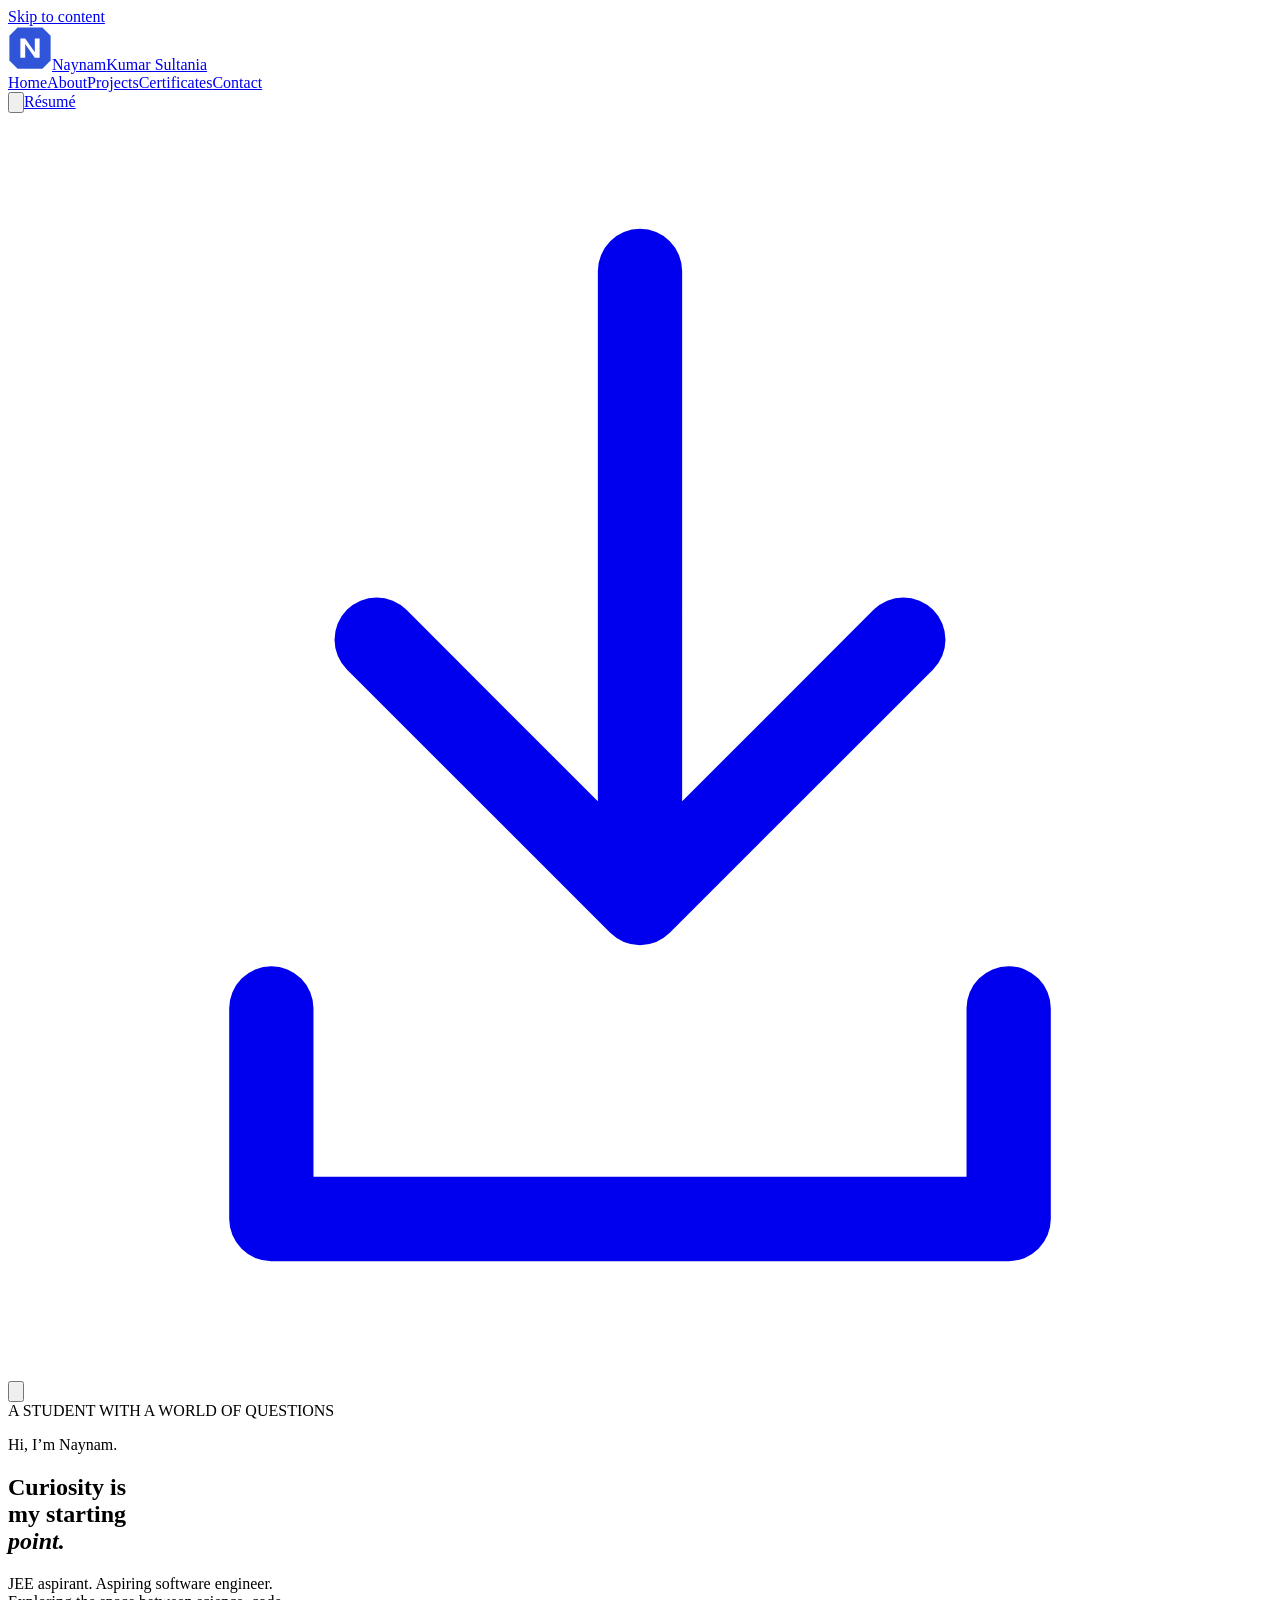
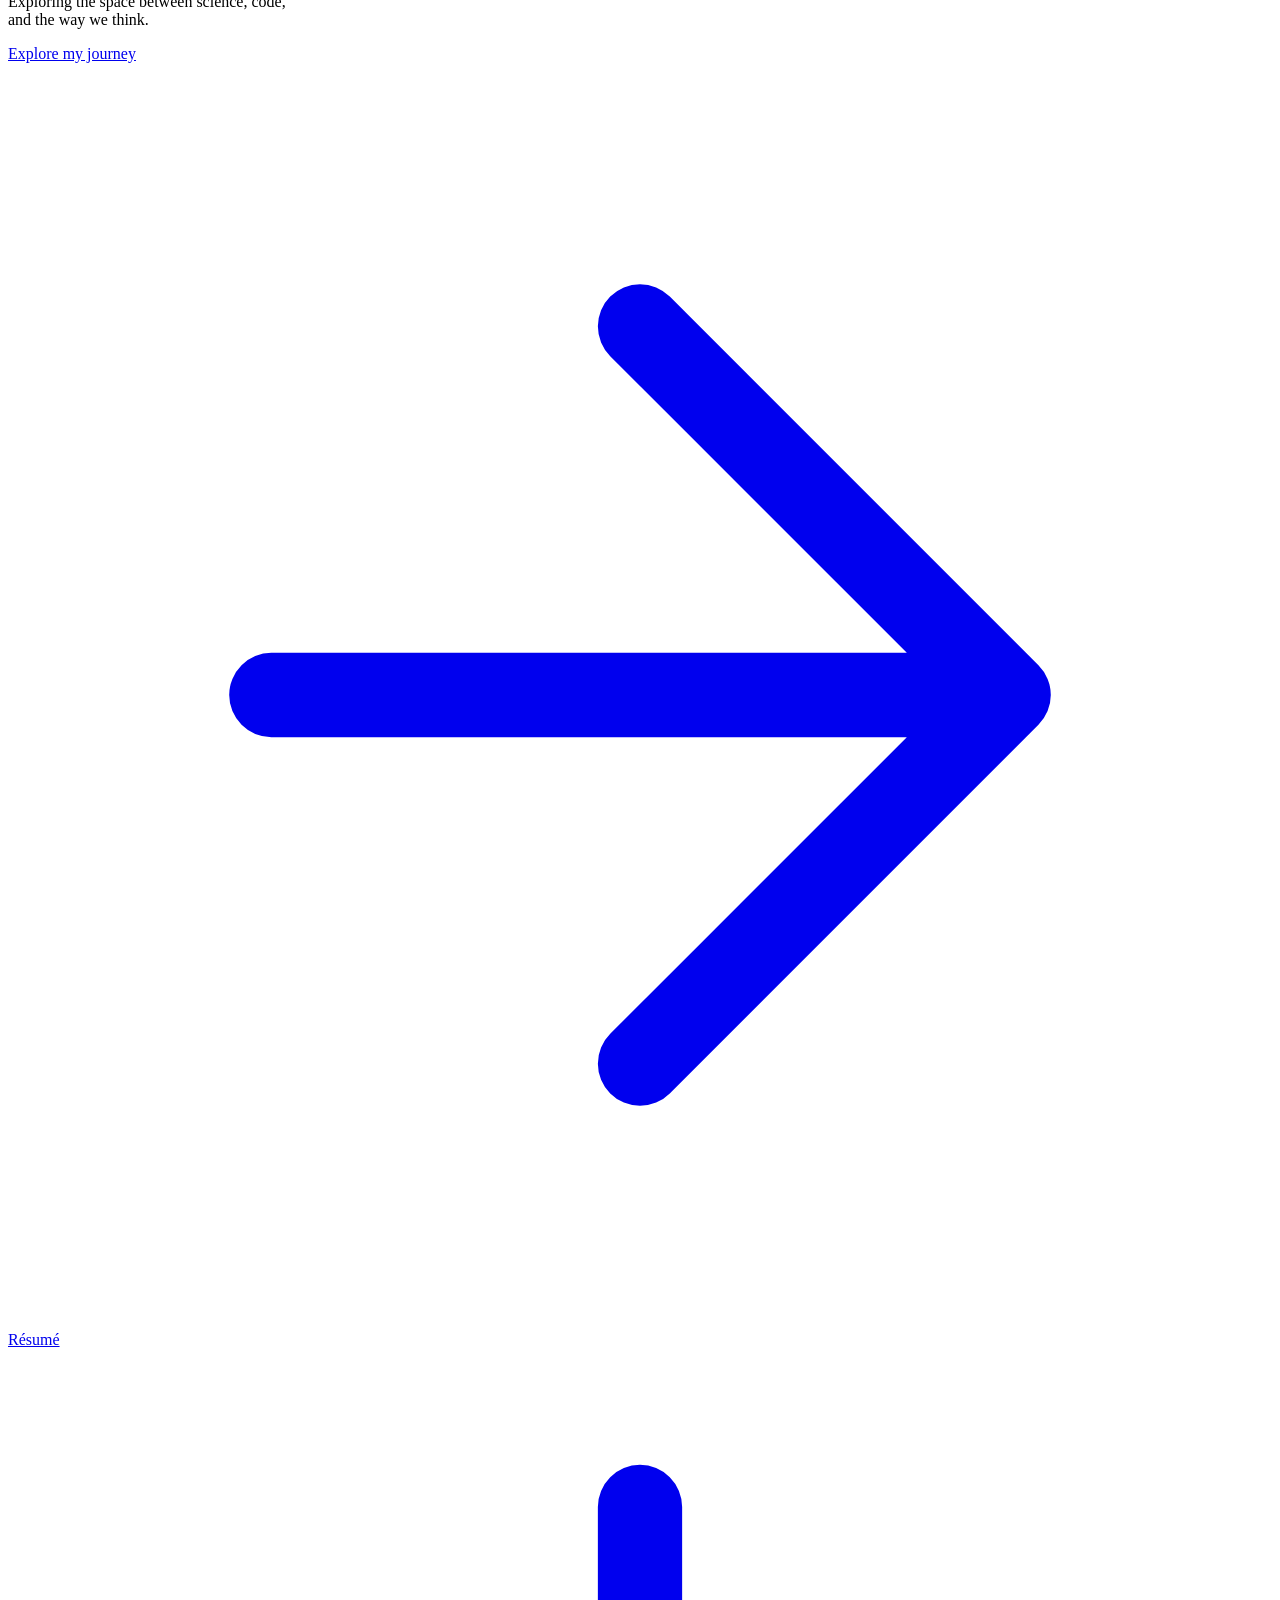
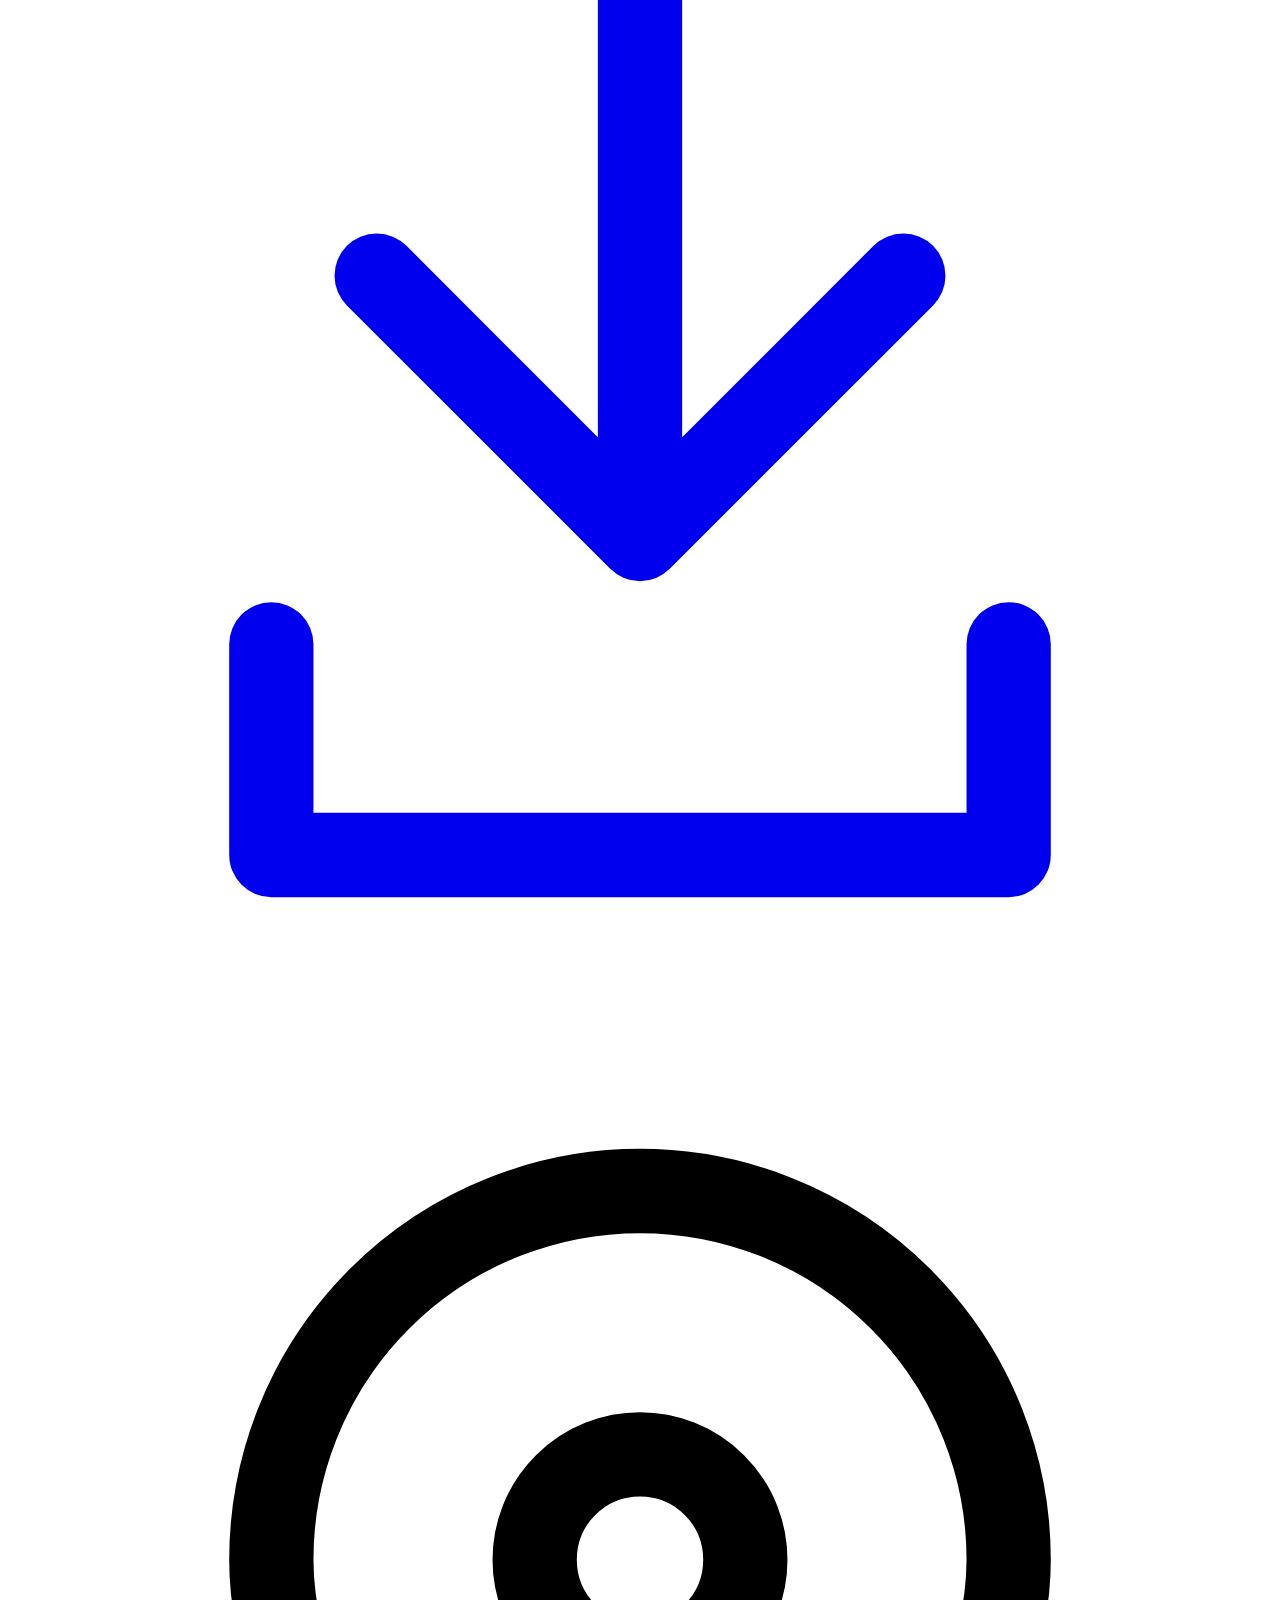
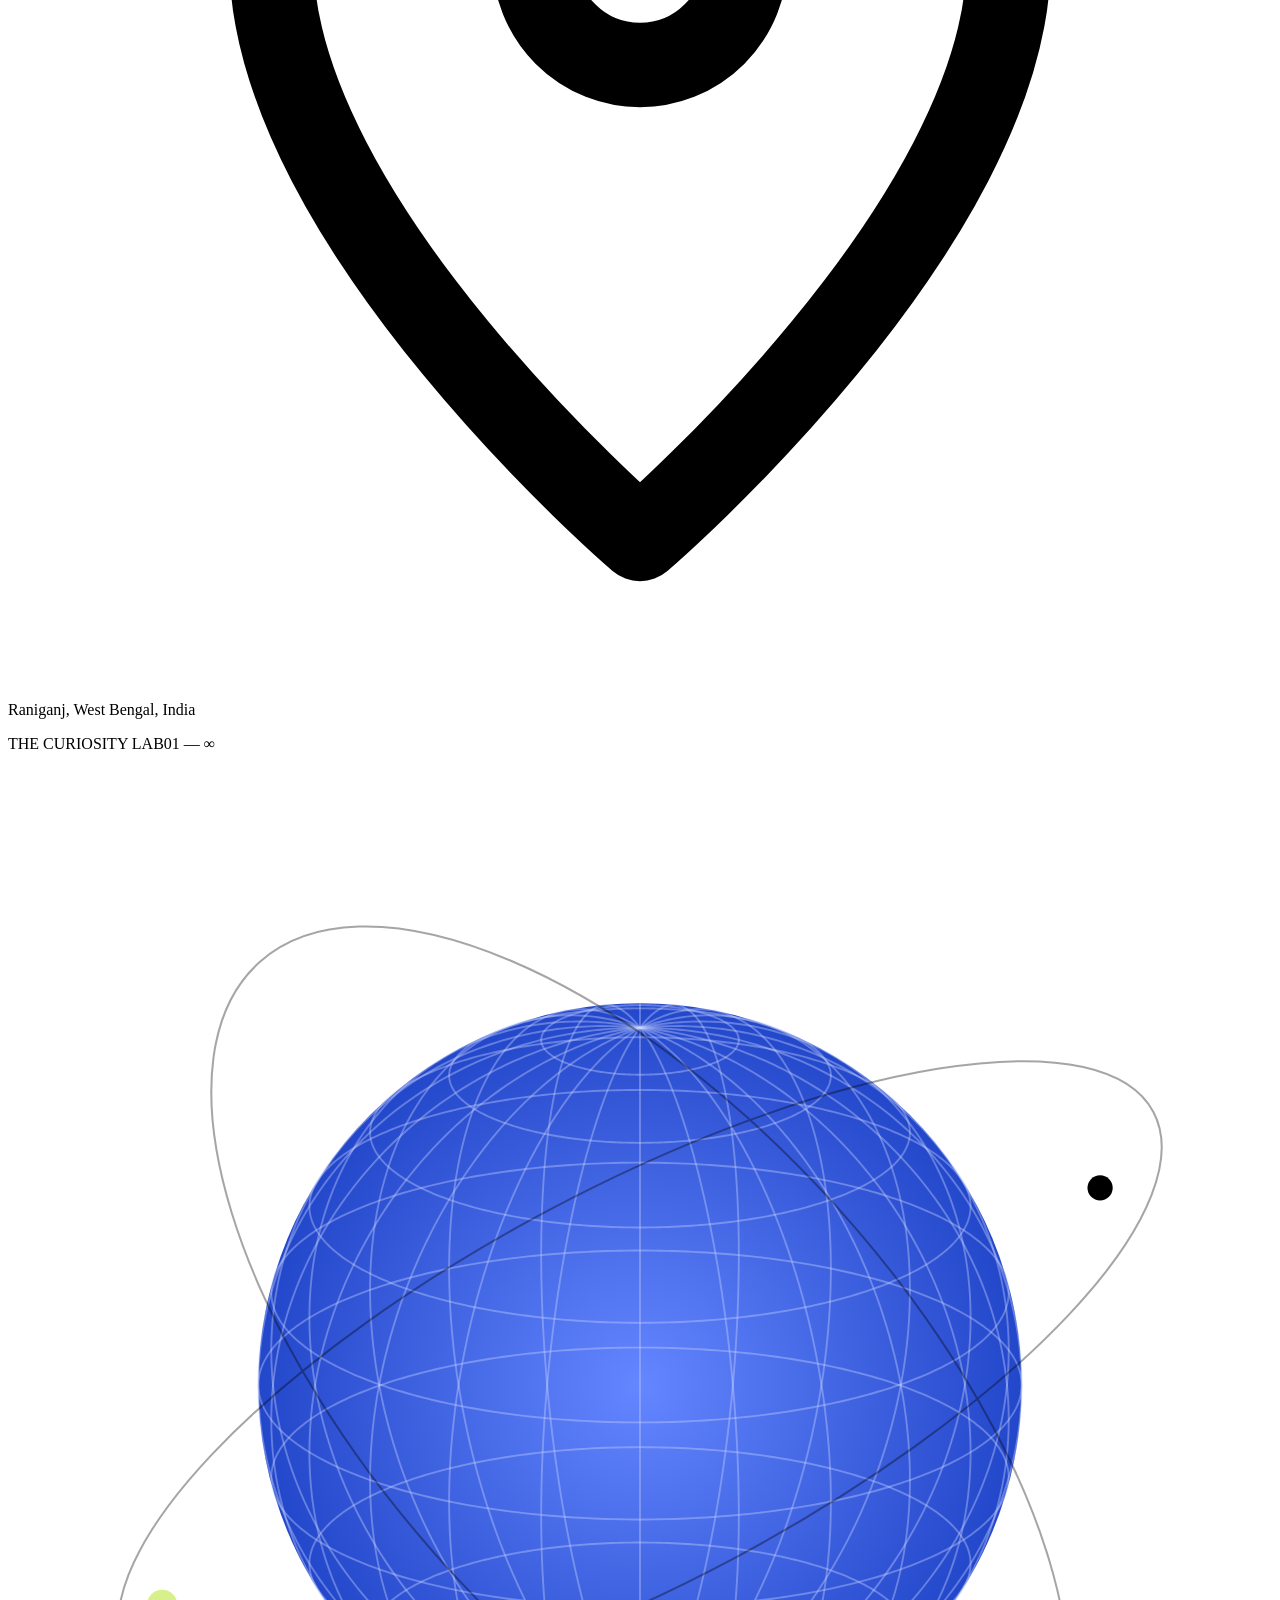
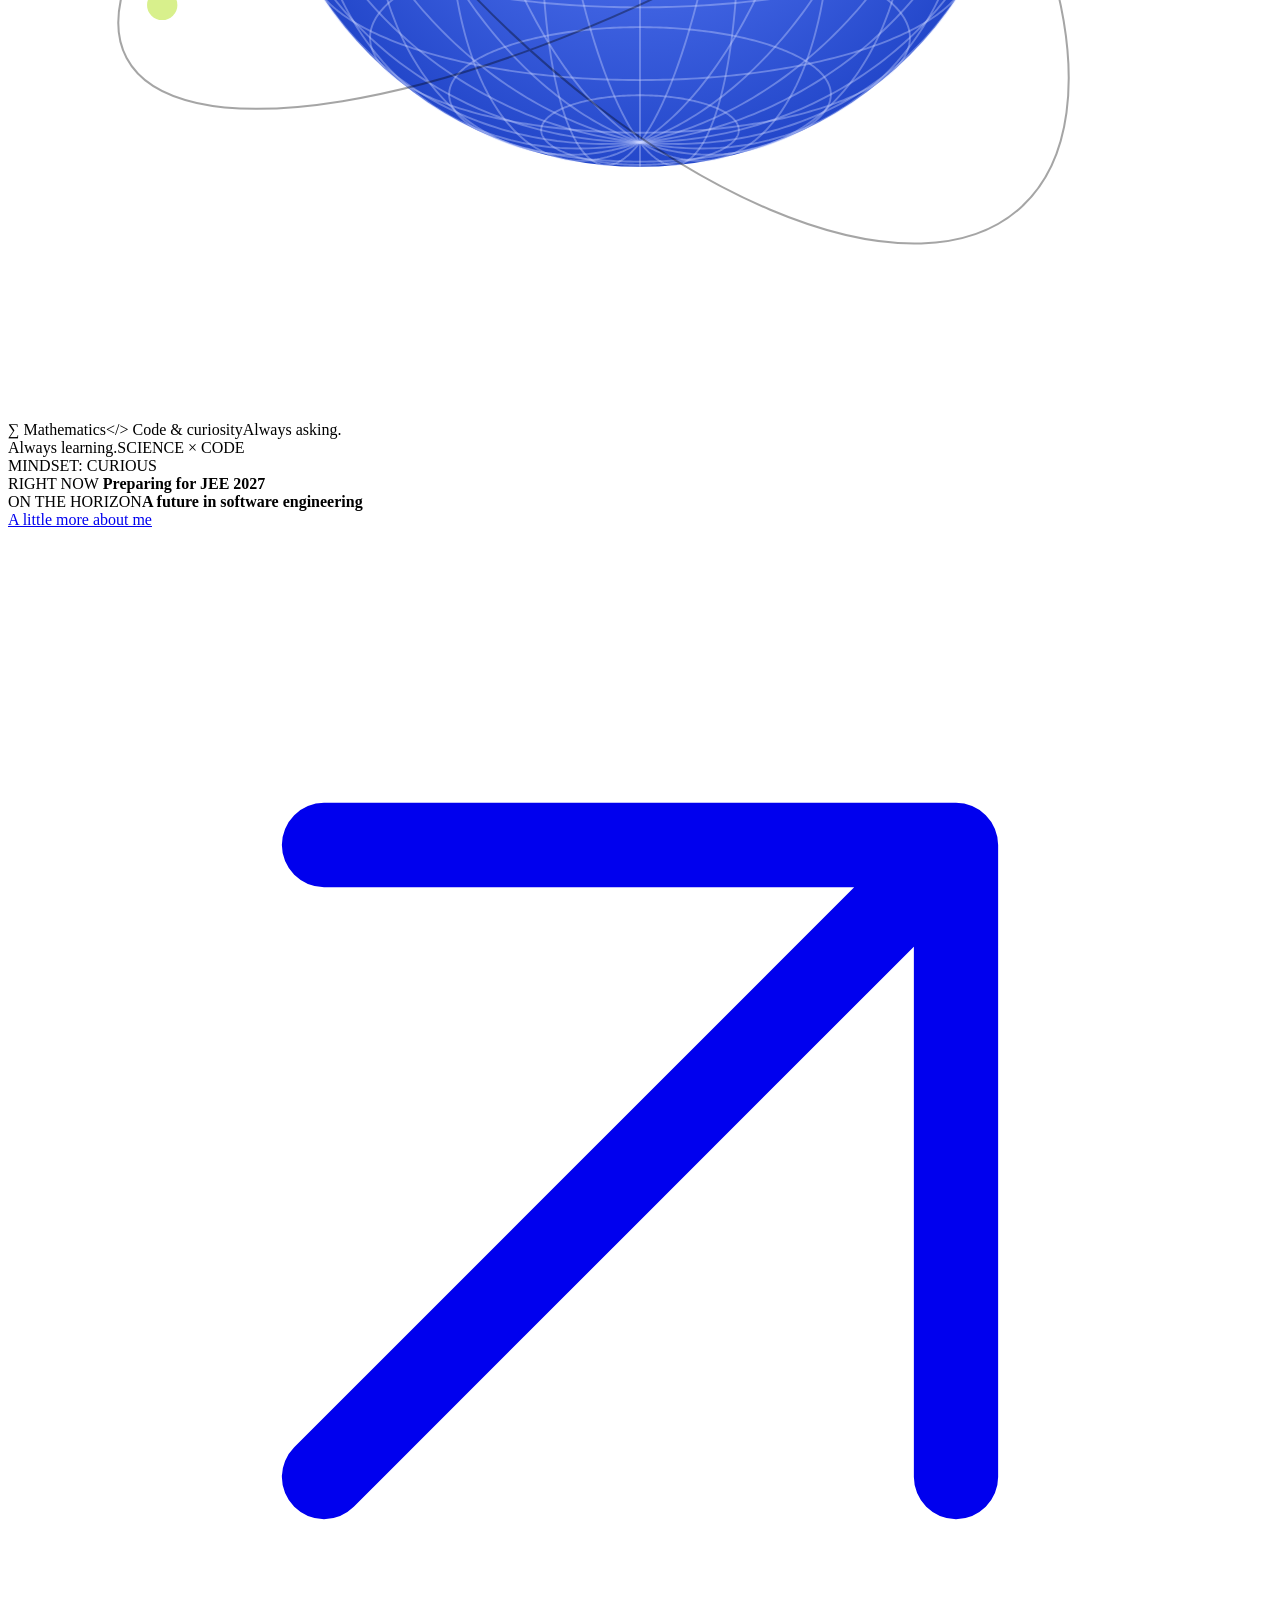
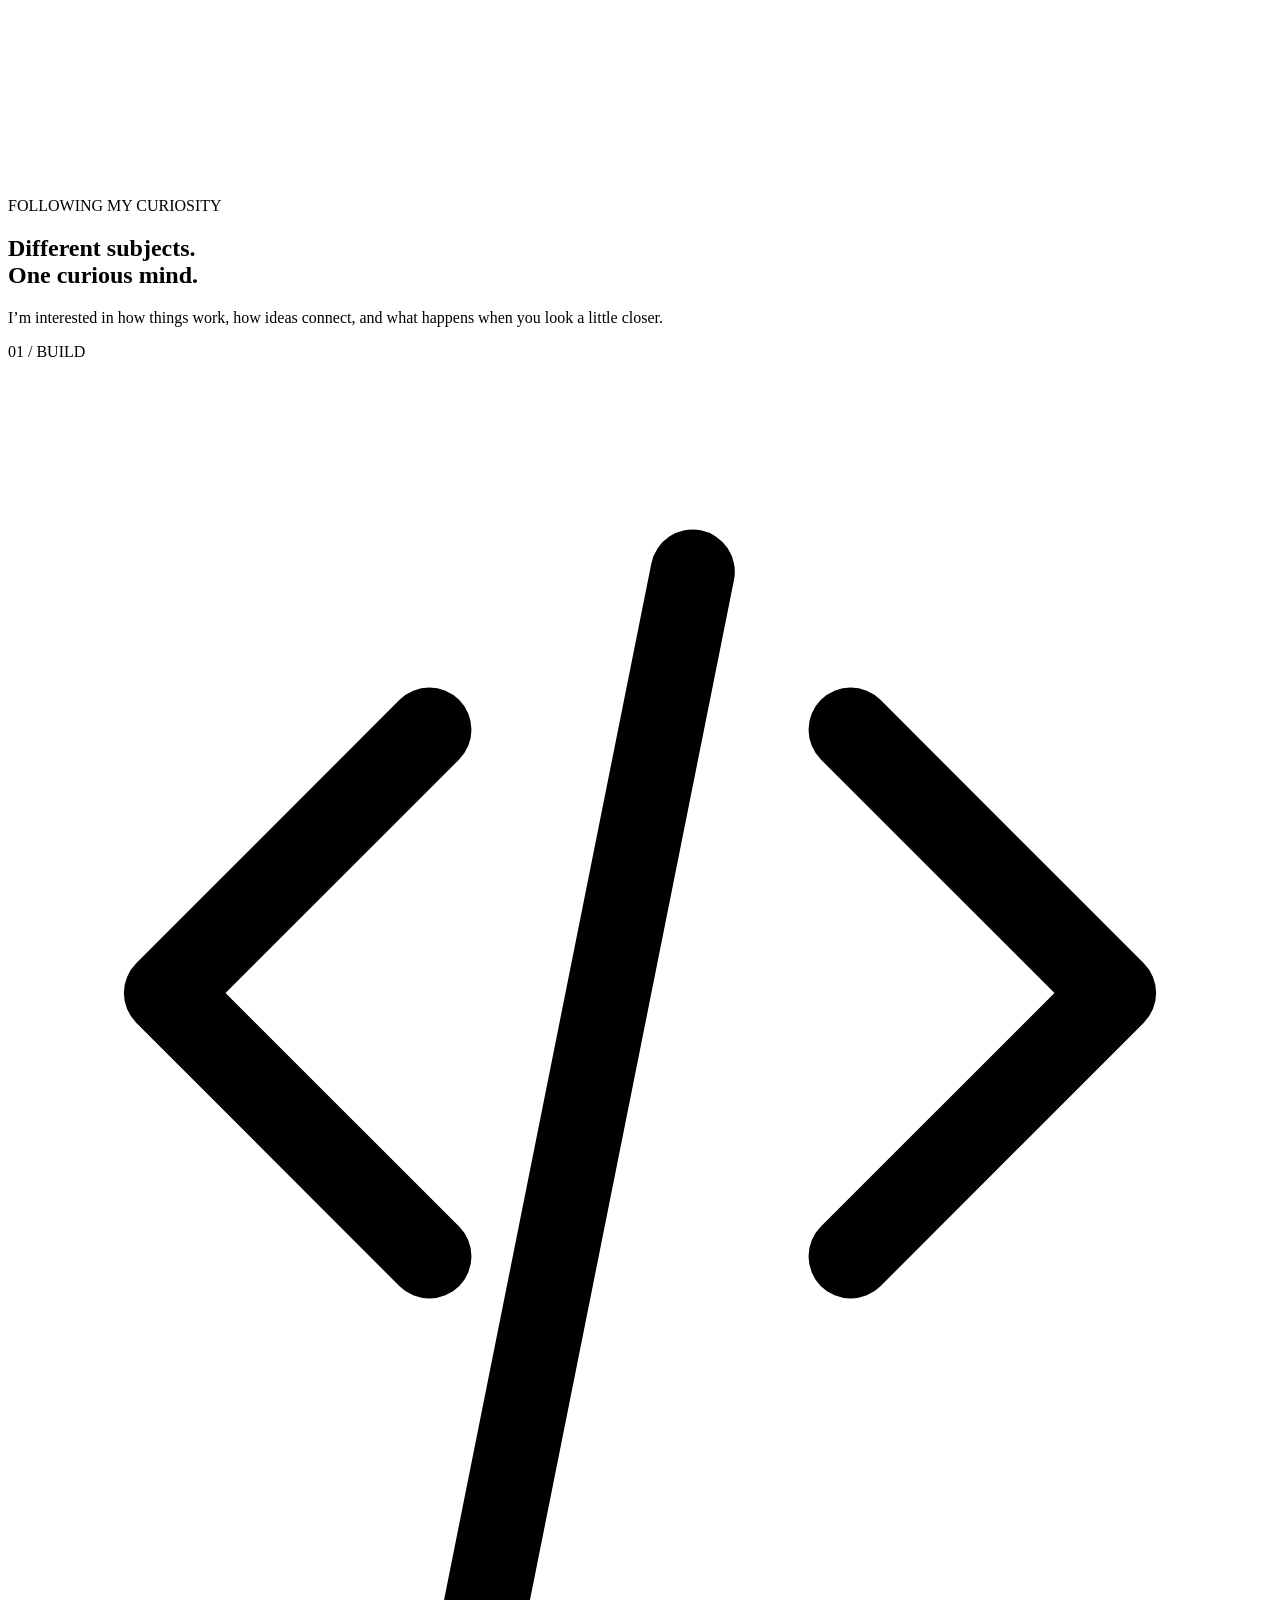
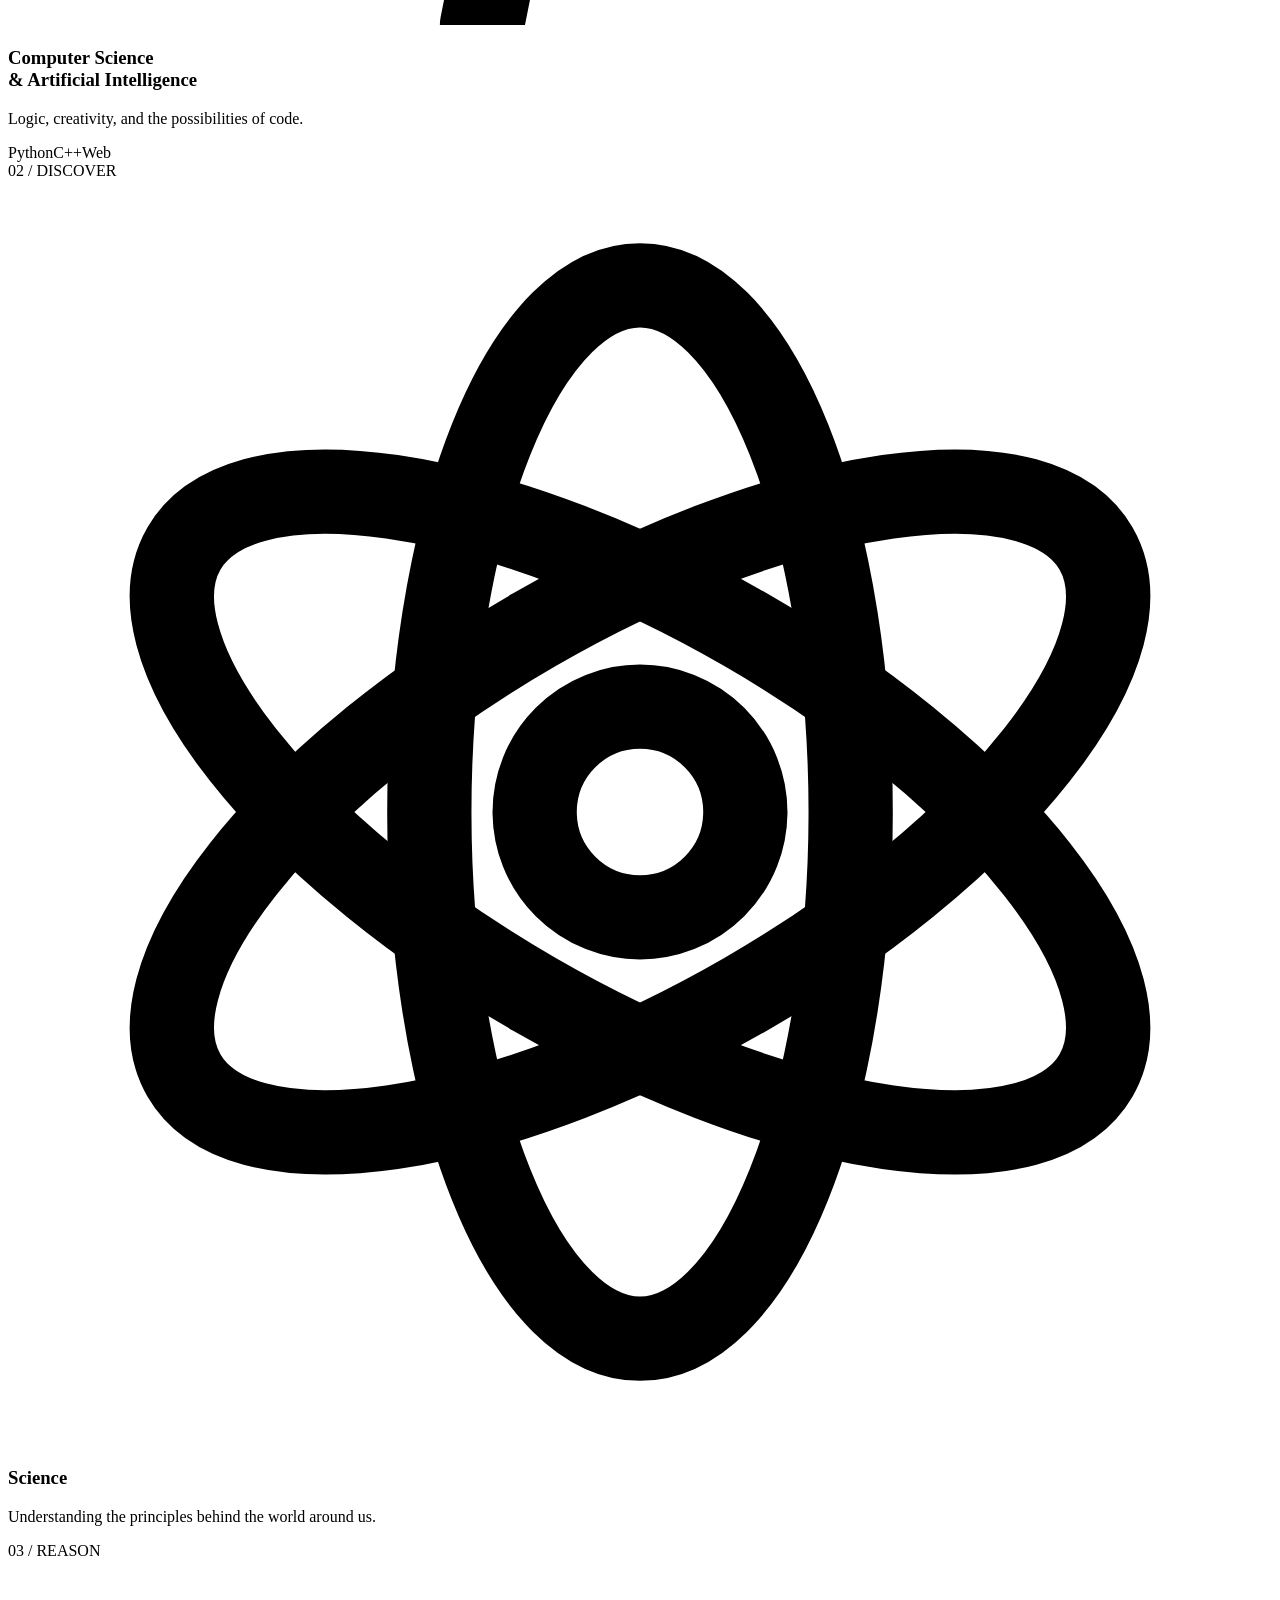
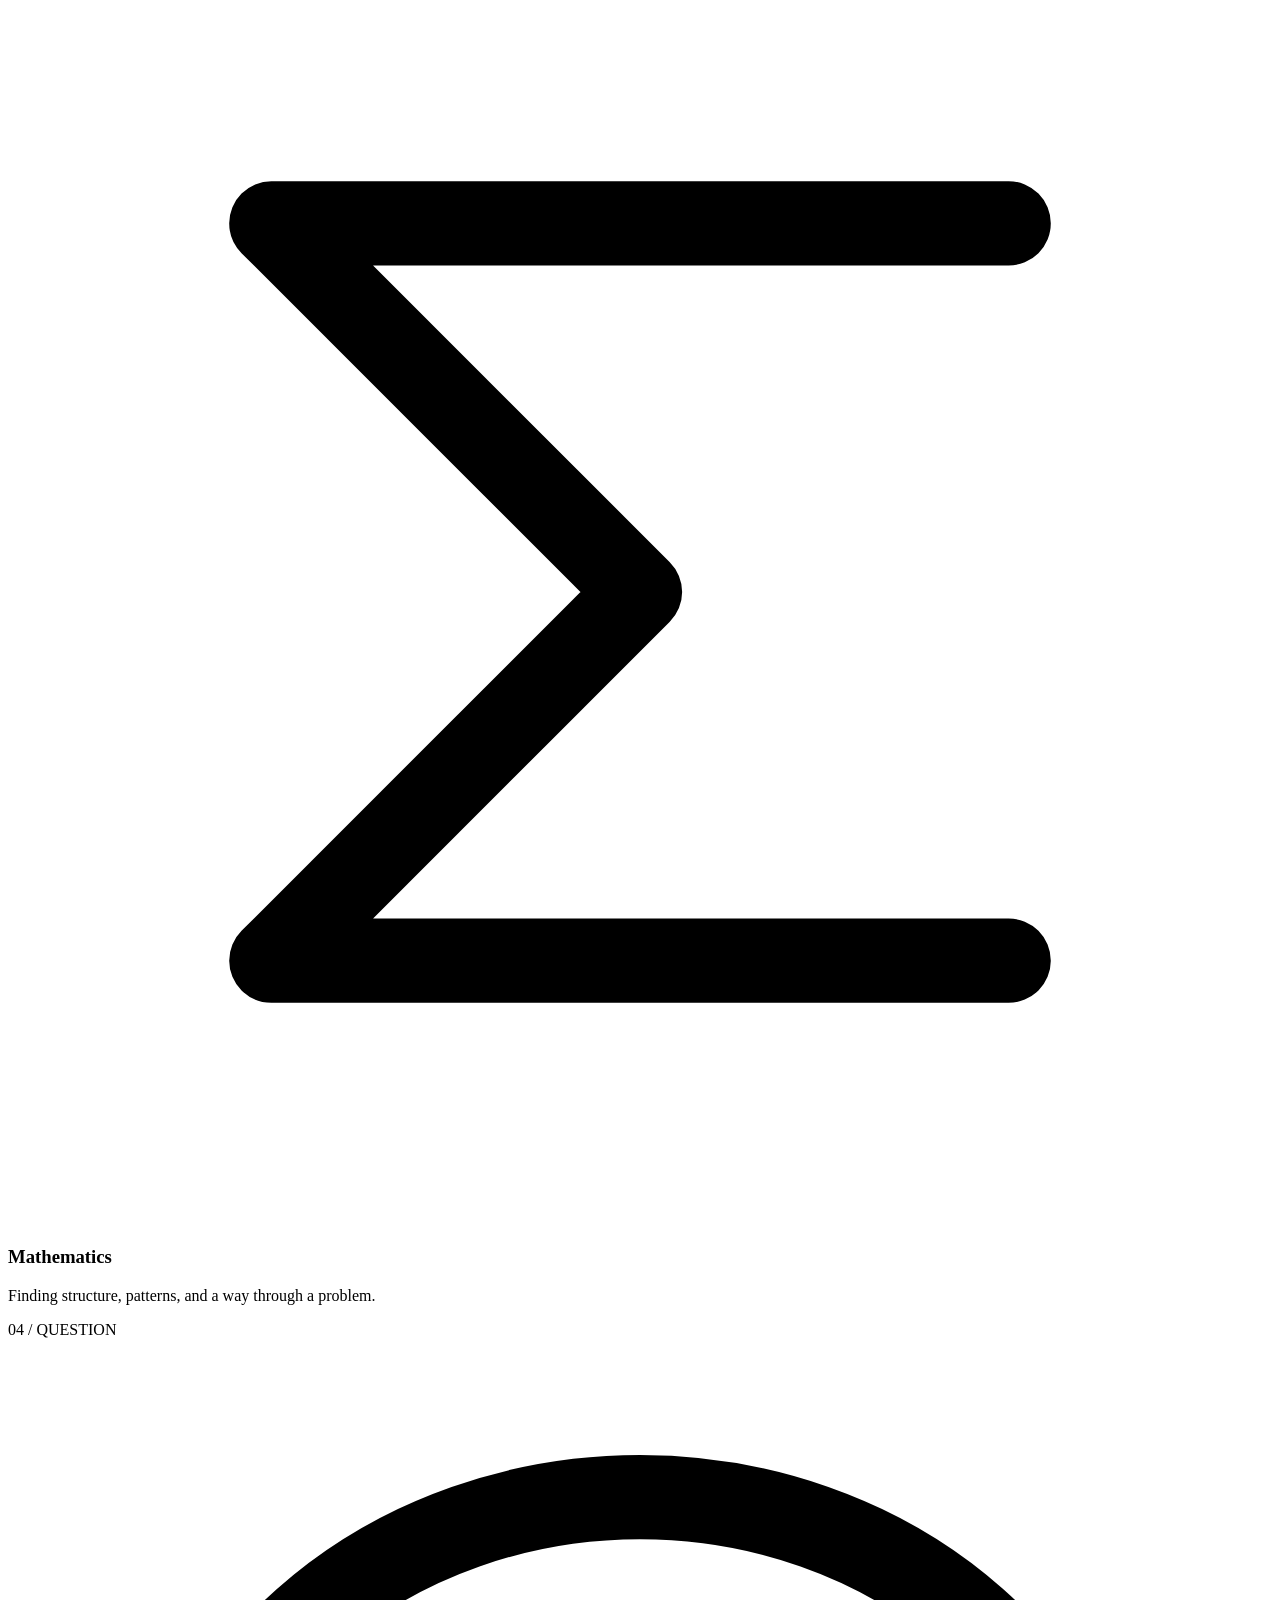
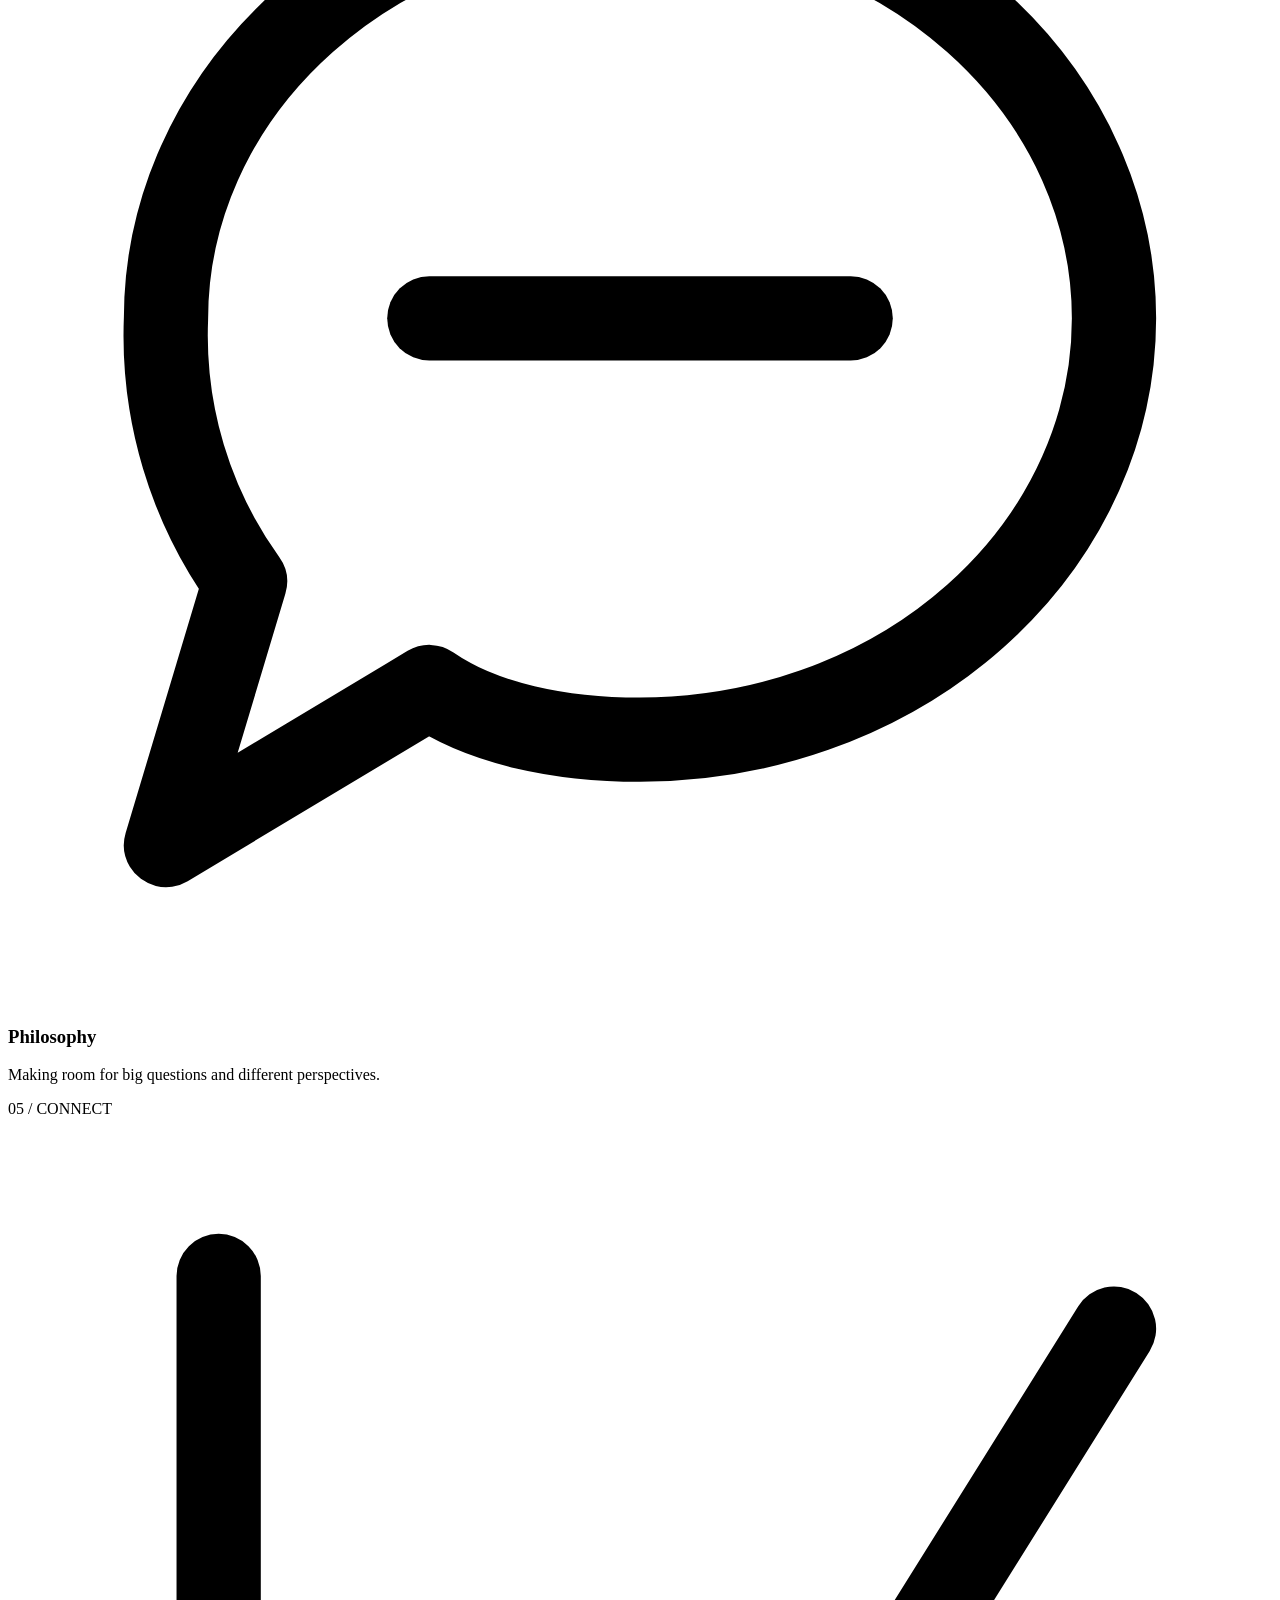
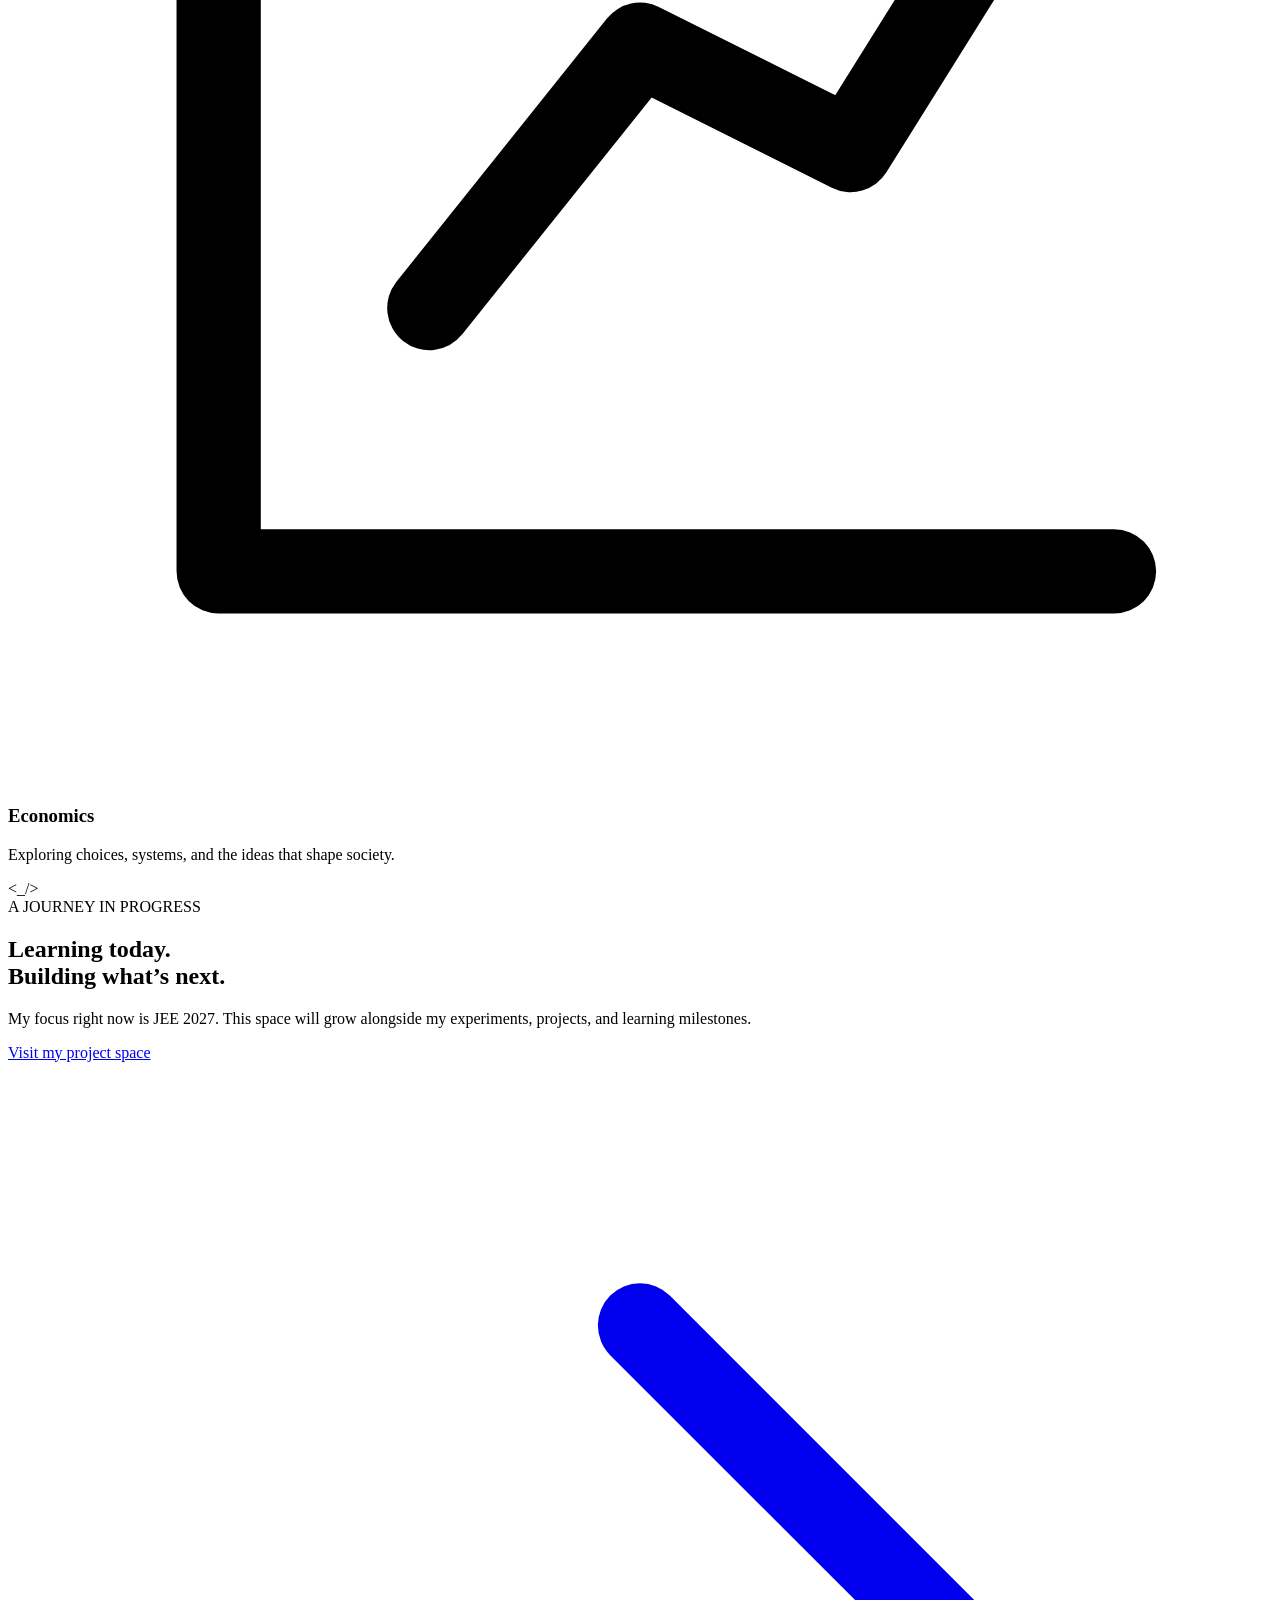
==== index.html @ 292aede2 "Publish responsive portfolio pages" ====
<!doctype html>
<html lang="en"><head><meta charset="utf-8"><meta name="viewport" content="width=device-width, initial-scale=1"><title>Home — Naynam Kumar Sultania</title><meta name="description" content="Student &amp; aspiring software engineer. Explore Naynam Kumar Sultania’s interests, education, skills, and journey toward JEE 2027."><meta name="theme-color" content="#f8f9fc"><meta name="color-scheme" content="light dark"><meta property="og:type" content="website"><meta property="og:title" content="Home — Naynam Kumar Sultania"><meta property="og:description" content="Student &amp; aspiring software engineer. Explore Naynam Kumar Sultania’s interests, education, skills, and journey toward JEE 2027."><meta name="twitter:card" content="summary"><link rel="icon" href="assets/favicon.svg?v=2" type="image/svg+xml"><script src="assets/theme.js"></script><link rel="stylesheet" href="assets/style.css?v=2"><script type="application/ld+json">{"@context": "https://schema.org", "@type": "Person", "name": "Naynam Kumar Sultania", "jobTitle": "JEE aspirant and aspiring software engineer", "email": "mailto:naynamsultania4@gmail.com", "address": {"@type": "PostalAddress", "addressLocality": "Raniganj", "addressRegion": "West Bengal", "addressCountry": "IN"}, "knowsAbout": ["Science", "Mathematics", "Computer Science", "Artificial Intelligence", "Philosophy", "Economics", "Python", "C++", "HTML", "CSS", "JavaScript", "MySQL", "PostgreSQL"], "url": "https://naynamsultania4-spec.github.io/"}</script><script defer src="assets/content.js"></script><script defer src="assets/main.js"></script><link rel="canonical" href="https://naynamsultania4-spec.github.io/"><meta property="og:url" content="https://naynamsultania4-spec.github.io/"></head>
<body data-page="index"><a class="skip-link" href="#main">Skip to content</a><header class="site-header"><div class="container header-inner"><a class="brand" href="index.html" aria-label="Naynam Kumar Sultania, home"><svg class="brand-symbol" xmlns="http://www.w3.org/2000/svg" viewBox="0 0 64 64" width="44" height="44" aria-hidden="true" focusable="false"><path class="brand-plate" d="M14 2H50L62 14V50L50 62H14L2 50V14Z" fill="#3155d9"/><path class="brand-letter" d="M18 46V18H25L39 38V18H46V46H39L25 26V46Z" fill="#ffffff"/></svg><span class="brand-wordmark" aria-hidden="true"><span class="brand-name">Naynam</span><span class="brand-surname">Kumar Sultania</span></span></a><nav id="main-nav" aria-label="Main navigation"><a href="index.html" aria-current="page">Home</a><a href="about.html" >About</a><a href="projects.html" >Projects</a><a href="certificates.html" >Certificates</a><a href="contact.html" >Contact</a></nav><div class="header-actions"><button type="button" class="icon-button theme-toggle" aria-label="Switch to dark mode"><svg class="icon" viewBox="0 0 24 24" fill="none" stroke="currentColor" stroke-width="1.6" stroke-linecap="round" stroke-linejoin="round" aria-hidden="true"><path d="M20.7 13A9 9 0 0 1 11 3.3 9 9 0 1 0 20.7 13Z"/></svg><svg class="icon" viewBox="0 0 24 24" fill="none" stroke="currentColor" stroke-width="1.6" stroke-linecap="round" stroke-linejoin="round" aria-hidden="true"><circle cx="12" cy="12" r="4"/><path d="M12 2v2m0 16v2M2 12h2m16 0h2M5 5l1.4 1.4m11.2 11.2L19 19M5 19l1.4-1.4M17.6 6.4 19 5"/></svg></button><a class="resume-link" href="assets/Naynam_Kumar_Sultania_Resume.pdf" download>Résumé <svg class="icon" viewBox="0 0 24 24" fill="none" stroke="currentColor" stroke-width="1.6" stroke-linecap="round" stroke-linejoin="round" aria-hidden="true"><path d="M12 3v12m-5-5 5 5 5-5M5 17v4h14v-4"/></svg></a><button type="button" class="icon-button menu-toggle" aria-label="Open menu" aria-controls="main-nav" aria-expanded="false"><svg class="icon" viewBox="0 0 24 24" fill="none" stroke="currentColor" stroke-width="1.6" stroke-linecap="round" stroke-linejoin="round" aria-hidden="true"><path d="M4 7h16M4 12h16M4 17h16"/></svg></button></div></div></header>
<main id="main">
<section class="hero container">
 <div class="hero-copy"><div class="availability"><span></span> A STUDENT WITH A WORLD OF QUESTIONS</div>
 <p class="hero-hello">Hi, I’m Naynam.</p><h1>Curiosity is<br>my starting<br><em>point.</em></h1>
 <p class="hero-description">JEE aspirant. Aspiring software engineer.<br>Exploring the space between science, code,<br class="desktop-break"> and the way we think.</p>
 <div class="hero-actions"><a class="button primary" href="about.html" >Explore my journey<svg class="icon" viewBox="0 0 24 24" fill="none" stroke="currentColor" stroke-width="1.6" stroke-linecap="round" stroke-linejoin="round" aria-hidden="true"><path d="M5 12h14M12 5l7 7-7 7"/></svg></a><a class="button secondary" href="assets/Naynam_Kumar_Sultania_Resume.pdf" download>Résumé<svg class="icon" viewBox="0 0 24 24" fill="none" stroke="currentColor" stroke-width="1.6" stroke-linecap="round" stroke-linejoin="round" aria-hidden="true"><path d="M12 3v12m-5-5 5 5 5-5M5 17v4h14v-4"/></svg></a></div>
 <p class="hero-location"><svg class="icon" viewBox="0 0 24 24" fill="none" stroke="currentColor" stroke-width="1.6" stroke-linecap="round" stroke-linejoin="round" aria-hidden="true"><path d="M19 10c0 5-7 11-7 11S5 15 5 10a7 7 0 0 1 14 0Z"/><circle cx="12" cy="10" r="2"/></svg> Raniganj, West Bengal, India</p></div>
 <div class="orbit-art" aria-hidden="true"><div class="art-top"><span>THE CURIOSITY LAB</span><span>01 — ∞</span></div>
    <svg class="orbital" viewBox="0 0 500 500"><defs><radialGradient id="sphere"><stop stop-color="#6486ff"/><stop offset="1" stop-color="#2347ca"/></radialGradient></defs><circle cx="250" cy="250" r="151" fill="url(#sphere)"/><g fill="none" stroke="#cad5ff" stroke-opacity=".38" stroke-width=".75"><polyline points="289.08,113.49 289.08,113.25 289.06,113.01 289.03,112.77 288.99,112.53 288.93,112.30 288.87,112.06 288.79,111.82 288.70,111.58 288.60,111.34 288.49,111.10 288.36,110.87 288.23,110.63 288.08,110.40 287.92,110.16 287.75,109.93 287.57,109.70 287.37,109.47 287.17,109.24 286.95,109.01 286.72,108.79 286.49,108.56 286.24,108.34 285.97,108.12 285.70,107.90 285.42,107.68 285.13,107.46 284.82,107.24 284.51,107.03 284.18,106.82 283.85,106.61 283.50,106.40 283.14,106.20 282.78,106.00 282.40,105.80 282.01,105.60 281.62,105.40 281.21,105.21 280.80,105.02 280.37,104.83 279.94,104.65 279.50,104.46 279.04,104.28 278.58,104.11 278.11,103.93 277.63,103.76 277.15,103.59 276.65,103.43 276.15,103.26 275.64,103.10 275.12,102.95 274.59,102.80 274.06,102.65 273.52,102.50 272.97,102.36 272.42,102.22 271.85,102.08 271.29,101.95 270.71,101.82 270.13,101.69 269.54,101.57 268.95,101.45 268.35,101.34 267.74,101.23 267.13,101.12 266.52,101.02 265.90,100.92 265.27,100.82 264.64,100.73 264.01,100.64 263.37,100.56 262.72,100.48 262.08,100.40 261.43,100.33 260.77,100.26 260.12,100.20 259.45,100.14 258.79,100.08 258.13,100.03 257.46,99.98 256.79,99.94 256.11,99.90 255.44,99.86 254.76,99.83 254.09,99.80 253.41,99.78 252.73,99.76 252.05,99.75 251.36,99.74 250.68,99.73 250.00,99.73 249.32,99.73 248.64,99.74 247.95,99.75 247.27,99.76 246.59,99.78 245.91,99.80 245.24,99.83 244.56,99.86 243.89,99.90 243.21,99.94 242.54,99.98 241.87,100.03 241.21,100.08 240.55,100.14 239.88,100.20 239.23,100.26 238.57,100.33 237.92,100.40 237.28,100.48 236.63,100.56 235.99,100.64 235.36,100.73 234.73,100.82 234.10,100.92 233.48,101.02 232.87,101.12 232.26,101.23 231.65,101.34 231.05,101.45 230.46,101.57 229.87,101.69 229.29,101.82 228.71,101.95 228.15,102.08 227.58,102.22 227.03,102.36 226.48,102.50 225.94,102.65 225.41,102.80 224.88,102.95 224.36,103.10 223.85,103.26 223.35,103.43 222.85,103.59 222.37,103.76 221.89,103.93 221.42,104.11 220.96,104.28 220.50,104.46 220.06,104.65 219.63,104.83 219.20,105.02 218.79,105.21 218.38,105.40 217.99,105.60 217.60,105.80 217.22,106.00 216.86,106.20 216.50,106.40 216.15,106.61 215.82,106.82 215.49,107.03 215.18,107.24 214.87,107.46 214.58,107.68 214.30,107.90 214.03,108.12 213.76,108.34 213.51,108.56 213.28,108.79 213.05,109.01 212.83,109.24 212.63,109.47 212.43,109.70 212.25,109.93 212.08,110.16 211.92,110.40 211.77,110.63 211.64,110.87 211.51,111.10 211.40,111.34 211.30,111.58 211.21,111.82 211.13,112.06 211.07,112.30 211.01,112.53 210.97,112.77 210.94,113.01 210.92,113.25 210.92,113.49 210.92,113.74 210.94,113.98 210.97,114.22 211.01,114.46 211.07,114.69 211.13,114.93 211.21,115.17 211.30,115.41 211.40,115.65 211.51,115.89 211.64,116.12 211.77,116.36 211.92,116.59 212.08,116.83 212.25,117.06 212.43,117.29 212.63,117.52 212.83,117.75 213.05,117.98 213.28,118.20 213.51,118.43 213.76,118.65 214.03,118.87 214.30,119.09 214.58,119.31 214.87,119.53 215.18,119.75 215.49,119.96 215.82,120.17 216.15,120.38 216.50,120.59 216.86,120.79 217.22,120.99 217.60,121.19 217.99,121.39 218.38,121.59 218.79,121.78 219.20,121.97 219.63,122.16 220.06,122.34 220.50,122.53 220.96,122.71 221.42,122.88 221.89,123.06 222.37,123.23 222.85,123.40 223.35,123.56 223.85,123.73 224.36,123.89 224.88,124.04 225.41,124.19 225.94,124.34 226.48,124.49 227.03,124.63 227.58,124.77 228.15,124.91 228.71,125.04 229.29,125.17 229.87,125.30 230.46,125.42 231.05,125.54 231.65,125.65 232.26,125.76 232.87,125.87 233.48,125.97 234.10,126.07 234.73,126.17 235.36,126.26 235.99,126.35 236.63,126.43 237.28,126.51 237.92,126.59 238.57,126.66 239.23,126.73 239.88,126.79 240.55,126.85 241.21,126.91 241.87,126.96 242.54,127.01 243.21,127.05 243.89,127.09 244.56,127.13 245.24,127.16 245.91,127.19 246.59,127.21 247.27,127.23 247.95,127.24 248.64,127.25 249.32,127.26 250.00,127.26 250.68,127.26 251.36,127.25 252.05,127.24 252.73,127.23 253.41,127.21 254.09,127.19 254.76,127.16 255.44,127.13 256.11,127.09 256.79,127.05 257.46,127.01 258.13,126.96 258.79,126.91 259.45,126.85 260.12,126.79 260.77,126.73 261.43,126.66 262.08,126.59 262.72,126.51 263.37,126.43 264.01,126.35 264.64,126.26 265.27,126.17 265.90,126.07 266.52,125.97 267.13,125.87 267.74,125.76 268.35,125.65 268.95,125.54 269.54,125.42 270.13,125.30 270.71,125.17 271.29,125.04 271.85,124.91 272.42,124.77 272.97,124.63 273.52,124.49 274.06,124.34 274.59,124.19 275.12,124.04 275.64,123.89 276.15,123.73 276.65,123.56 277.15,123.40 277.63,123.23 278.11,123.06 278.58,122.88 279.04,122.71 279.50,122.53 279.94,122.34 280.37,122.16 280.80,121.97 281.21,121.78 281.62,121.59 282.01,121.39 282.40,121.19 282.78,120.99 283.14,120.79 283.50,120.59 283.85,120.38 284.18,120.17 284.51,119.96 284.82,119.75 285.13,119.53 285.42,119.31 285.70,119.09 285.97,118.87 286.24,118.65 286.49,118.43 286.72,118.20 286.95,117.98 287.17,117.75 287.37,117.52 287.57,117.29 287.75,117.06 287.92,116.83 288.08,116.59 288.23,116.36 288.36,116.12 288.49,115.89 288.60,115.65 288.70,115.41 288.79,115.17 288.87,114.93 288.93,114.69 288.99,114.46 289.03,114.22 289.06,113.98 289.08,113.74 289.08,113.49"/><polyline points="325.50,127.61 325.49,127.15 325.45,126.68 325.40,126.22 325.32,125.76 325.21,125.29 325.09,124.83 324.94,124.37 324.77,123.91 324.57,123.45 324.35,122.99 324.11,122.54 323.85,122.08 323.56,121.63 323.26,121.18 322.93,120.73 322.58,120.28 322.20,119.84 321.80,119.39 321.39,118.95 320.95,118.52 320.49,118.08 320.00,117.65 319.50,117.22 318.97,116.80 318.43,116.37 317.86,115.95 317.27,115.54 316.66,115.13 316.03,114.72 315.38,114.31 314.72,113.91 314.03,113.52 313.32,113.13 312.59,112.74 311.85,112.36 311.08,111.98 310.30,111.61 309.49,111.24 308.67,110.88 307.84,110.52 306.98,110.16 306.11,109.82 305.22,109.47 304.31,109.14 303.39,108.81 302.45,108.48 301.49,108.16 300.52,107.85 299.53,107.54 298.53,107.24 297.51,106.94 296.48,106.65 295.44,106.37 294.38,106.10 293.31,105.83 292.22,105.56 291.12,105.31 290.01,105.06 288.89,104.82 287.75,104.58 286.60,104.35 285.45,104.13 284.28,103.92 283.10,103.71 281.91,103.51 280.71,103.32 279.50,103.13 278.28,102.95 277.06,102.78 275.82,102.62 274.58,102.47 273.33,102.32 272.07,102.18 270.81,102.05 269.54,101.92 268.27,101.81 266.98,101.70 265.70,101.60 264.41,101.50 263.11,101.42 261.81,101.34 260.51,101.28 259.20,101.21 257.89,101.16 256.58,101.12 255.27,101.08 253.95,101.05 252.63,101.03 251.32,101.02 250.00,101.02 248.68,101.02 247.37,101.03 246.05,101.05 244.73,101.08 243.42,101.12 242.11,101.16 240.80,101.21 239.49,101.28 238.19,101.34 236.89,101.42 235.59,101.50 234.30,101.60 233.02,101.70 231.73,101.81 230.46,101.92 229.19,102.05 227.93,102.18 226.67,102.32 225.42,102.47 224.18,102.62 222.94,102.78 221.72,102.95 220.50,103.13 219.29,103.32 218.09,103.51 216.90,103.71 215.72,103.92 214.55,104.13 213.40,104.35 212.25,104.58 211.11,104.82 209.99,105.06 208.88,105.31 207.78,105.56 206.69,105.83 205.62,106.10 204.56,106.37 203.52,106.65 202.49,106.94 201.47,107.24 200.47,107.54 199.48,107.85 198.51,108.16 197.55,108.48 196.61,108.81 195.69,109.14 194.78,109.47 193.89,109.82 193.02,110.16 192.16,110.52 191.33,110.88 190.51,111.24 189.70,111.61 188.92,111.98 188.15,112.36 187.41,112.74 186.68,113.13 185.97,113.52 185.28,113.91 184.62,114.31 183.97,114.72 183.34,115.13 182.73,115.54 182.14,115.95 181.57,116.37 181.03,116.80 180.50,117.22 180.00,117.65 179.51,118.08 179.05,118.52 178.61,118.95 178.20,119.39 177.80,119.84 177.42,120.28 177.07,120.73 176.74,121.18 176.44,121.63 176.15,122.08 175.89,122.54 175.65,122.99 175.43,123.45 175.23,123.91 175.06,124.37 174.91,124.83 174.79,125.29 174.68,125.76 174.60,126.22 174.55,126.68 174.51,127.15 174.50,127.61 174.51,128.08 174.55,128.54 174.60,129.00 174.68,129.47 174.79,129.93 174.91,130.39 175.06,130.85 175.23,131.31 175.43,131.77 175.65,132.23 175.89,132.69 176.15,133.14 176.44,133.60 176.74,134.05 177.07,134.50 177.42,134.94 177.80,135.39 178.20,135.83 178.61,136.27 179.05,136.71 179.51,137.14 180.00,137.58 180.50,138.01 181.03,138.43 181.57,138.85 182.14,139.27 182.73,139.69 183.34,140.10 183.97,140.51 184.62,140.91 185.28,141.31 185.97,141.71 186.68,142.10 187.41,142.49 188.15,142.87 188.92,143.25 189.70,143.62 190.51,143.99 191.33,144.35 192.16,144.71 193.02,145.06 193.89,145.41 194.78,145.75 195.69,146.09 196.61,146.42 197.55,146.74 198.51,147.06 199.48,147.38 200.47,147.69 201.47,147.99 202.49,148.28 203.52,148.57 204.56,148.85 205.62,149.13 206.69,149.40 207.78,149.66 208.88,149.92 209.99,150.17 211.11,150.41 212.25,150.65 213.40,150.87 214.55,151.10 215.72,151.31 216.90,151.52 218.09,151.72 219.29,151.91 220.50,152.10 221.72,152.27 222.94,152.44 224.18,152.61 225.42,152.76 226.67,152.91 227.93,153.05 229.19,153.18 230.46,153.30 231.73,153.42 233.02,153.53 234.30,153.63 235.59,153.72 236.89,153.81 238.19,153.88 239.49,153.95 240.80,154.01 242.11,154.06 243.42,154.11 244.73,154.14 246.05,154.17 247.37,154.19 248.68,154.21 250.00,154.21 251.32,154.21 252.63,154.19 253.95,154.17 255.27,154.14 256.58,154.11 257.89,154.06 259.20,154.01 260.51,153.95 261.81,153.88 263.11,153.81 264.41,153.72 265.70,153.63 266.98,153.53 268.27,153.42 269.54,153.30 270.81,153.18 272.07,153.05 273.33,152.91 274.58,152.76 275.82,152.61 277.06,152.44 278.28,152.27 279.50,152.10 280.71,151.91 281.91,151.72 283.10,151.52 284.28,151.31 285.45,151.10 286.60,150.87 287.75,150.65 288.89,150.41 290.01,150.17 291.12,149.92 292.22,149.66 293.31,149.40 294.38,149.13 295.44,148.85 296.48,148.57 297.51,148.28 298.53,147.99 299.53,147.69 300.52,147.38 301.49,147.06 302.45,146.74 303.39,146.42 304.31,146.09 305.22,145.75 306.11,145.41 306.98,145.06 307.84,144.71 308.67,144.35 309.49,143.99 310.30,143.62 311.08,143.25 311.85,142.87 312.59,142.49 313.32,142.10 314.03,141.71 314.72,141.31 315.38,140.91 316.03,140.51 316.66,140.10 317.27,139.69 317.86,139.27 318.43,138.85 318.97,138.43 319.50,138.01 320.00,137.58 320.49,137.14 320.95,136.71 321.39,136.27 321.80,135.83 322.20,135.39 322.58,134.94 322.93,134.50 323.26,134.05 323.56,133.60 323.85,133.14 324.11,132.69 324.35,132.23 324.57,131.77 324.77,131.31 324.94,130.85 325.09,130.39 325.21,129.93 325.32,129.47 325.40,129.00 325.45,128.54 325.49,128.08 325.50,127.61"/><polyline points="356.77,150.07 356.76,149.41 356.71,148.76 356.63,148.10 356.51,147.45 356.37,146.79 356.19,146.14 355.98,145.49 355.73,144.84 355.46,144.19 355.15,143.54 354.81,142.89 354.44,142.25 354.04,141.61 353.60,140.97 353.13,140.34 352.64,139.70 352.11,139.07 351.55,138.45 350.96,137.83 350.33,137.21 349.68,136.59 349.00,135.98 348.29,135.37 347.54,134.77 346.77,134.18 345.97,133.58 345.14,133.00 344.28,132.41 343.39,131.84 342.47,131.26 341.52,130.70 340.55,130.14 339.55,129.59 338.52,129.04 337.46,128.50 336.38,127.96 335.27,127.44 334.14,126.91 332.98,126.40 331.79,125.89 330.58,125.39 329.35,124.90 328.09,124.42 326.81,123.94 325.50,123.47 324.17,123.01 322.82,122.56 321.45,122.12 320.05,121.68 318.63,121.26 317.19,120.84 315.74,120.43 314.26,120.03 312.76,119.64 311.24,119.26 309.71,118.89 308.15,118.53 306.58,118.17 304.99,117.83 303.39,117.50 301.76,117.17 300.13,116.86 298.47,116.56 296.81,116.26 295.12,115.98 293.43,115.71 291.72,115.45 290.00,115.20 288.26,114.96 286.52,114.73 284.76,114.51 282.99,114.30 281.22,114.10 279.43,113.92 277.63,113.74 275.83,113.58 274.02,113.42 272.20,113.28 270.37,113.15 268.54,113.03 266.70,112.92 264.86,112.82 263.01,112.74 261.16,112.66 259.31,112.60 257.45,112.55 255.59,112.51 253.73,112.48 251.86,112.46 250.00,112.46 248.14,112.46 246.27,112.48 244.41,112.51 242.55,112.55 240.69,112.60 238.84,112.66 236.99,112.74 235.14,112.82 233.30,112.92 231.46,113.03 229.63,113.15 227.80,113.28 225.98,113.42 224.17,113.58 222.37,113.74 220.57,113.92 218.78,114.10 217.01,114.30 215.24,114.51 213.48,114.73 211.74,114.96 210.00,115.20 208.28,115.45 206.57,115.71 204.88,115.98 203.19,116.26 201.53,116.56 199.87,116.86 198.24,117.17 196.61,117.50 195.01,117.83 193.42,118.17 191.85,118.53 190.29,118.89 188.76,119.26 187.24,119.64 185.74,120.03 184.26,120.43 182.81,120.84 181.37,121.26 179.95,121.68 178.55,122.12 177.18,122.56 175.83,123.01 174.50,123.47 173.19,123.94 171.91,124.42 170.65,124.90 169.42,125.39 168.21,125.89 167.02,126.40 165.86,126.91 164.73,127.44 163.62,127.96 162.54,128.50 161.48,129.04 160.45,129.59 159.45,130.14 158.48,130.70 157.53,131.26 156.61,131.84 155.72,132.41 154.86,133.00 154.03,133.58 153.23,134.18 152.46,134.77 151.71,135.37 151.00,135.98 150.32,136.59 149.67,137.21 149.04,137.83 148.45,138.45 147.89,139.07 147.36,139.70 146.87,140.34 146.40,140.97 145.96,141.61 145.56,142.25 145.19,142.89 144.85,143.54 144.54,144.19 144.27,144.84 144.02,145.49 143.81,146.14 143.63,146.79 143.49,147.45 143.37,148.10 143.29,148.76 143.24,149.41 143.23,150.07 143.24,150.73 143.29,151.38 143.37,152.04 143.49,152.70 143.63,153.35 143.81,154.00 144.02,154.66 144.27,155.31 144.54,155.96 144.85,156.60 145.19,157.25 145.56,157.89 145.96,158.53 146.40,159.17 146.87,159.81 147.36,160.44 147.89,161.07 148.45,161.69 149.04,162.32 149.67,162.94 150.32,163.55 151.00,164.16 151.71,164.77 152.46,165.37 153.23,165.97 154.03,166.56 154.86,167.15 155.72,167.73 156.61,168.31 157.53,168.88 158.48,169.44 159.45,170.00 160.45,170.56 161.48,171.10 162.54,171.65 163.62,172.18 164.73,172.71 165.86,173.23 167.02,173.74 168.21,174.25 169.42,174.75 170.65,175.24 171.91,175.72 173.19,176.20 174.50,176.67 175.83,177.13 177.18,177.58 178.55,178.02 179.95,178.46 181.37,178.88 182.81,179.30 184.26,179.71 185.74,180.11 187.24,180.50 188.76,180.88 190.29,181.25 191.85,181.62 193.42,181.97 195.01,182.31 196.61,182.65 198.24,182.97 199.87,183.28 201.53,183.59 203.19,183.88 204.88,184.16 206.57,184.43 208.28,184.69 210.00,184.95 211.74,185.19 213.48,185.42 215.24,185.64 217.01,185.84 218.78,186.04 220.57,186.23 222.37,186.40 224.17,186.57 225.98,186.72 227.80,186.86 229.63,186.99 231.46,187.11 233.30,187.22 235.14,187.32 236.99,187.40 238.84,187.48 240.69,187.54 242.55,187.59 244.41,187.63 246.27,187.66 248.14,187.68 250.00,187.68 251.86,187.68 253.73,187.66 255.59,187.63 257.45,187.59 259.31,187.54 261.16,187.48 263.01,187.40 264.86,187.32 266.70,187.22 268.54,187.11 270.37,186.99 272.20,186.86 274.02,186.72 275.83,186.57 277.63,186.40 279.43,186.23 281.22,186.04 282.99,185.84 284.76,185.64 286.52,185.42 288.26,185.19 290.00,184.95 291.72,184.69 293.43,184.43 295.12,184.16 296.81,183.88 298.47,183.59 300.13,183.28 301.76,182.97 303.39,182.65 304.99,182.31 306.58,181.97 308.15,181.62 309.71,181.25 311.24,180.88 312.76,180.50 314.26,180.11 315.74,179.71 317.19,179.30 318.63,178.88 320.05,178.46 321.45,178.02 322.82,177.58 324.17,177.13 325.50,176.67 326.81,176.20 328.09,175.72 329.35,175.24 330.58,174.75 331.79,174.25 332.98,173.74 334.14,173.23 335.27,172.71 336.38,172.18 337.46,171.65 338.52,171.10 339.55,170.56 340.55,170.00 341.52,169.44 342.47,168.88 343.39,168.31 344.28,167.73 345.14,167.15 345.97,166.56 346.77,165.97 347.54,165.37 348.29,164.77 349.00,164.16 349.68,163.55 350.33,162.94 350.96,162.32 351.55,161.69 352.11,161.07 352.64,160.44 353.13,159.81 353.60,159.17 354.04,158.53 354.44,157.89 354.81,157.25 355.15,156.60 355.46,155.96 355.73,155.31 355.98,154.66 356.19,154.00 356.37,153.35 356.51,152.70 356.63,152.04 356.71,151.38 356.76,150.73 356.77,150.07"/><polyline points="380.77,179.34 380.75,178.54 380.69,177.73 380.59,176.93 380.45,176.13 380.27,175.32 380.05,174.52 379.80,173.73 379.50,172.93 379.16,172.13 378.78,171.34 378.37,170.55 377.91,169.76 377.42,168.98 376.89,168.20 376.31,167.42 375.70,166.64 375.06,165.87 374.37,165.10 373.65,164.34 372.88,163.58 372.08,162.83 371.25,162.08 370.37,161.34 369.46,160.60 368.52,159.87 367.54,159.15 366.52,158.43 365.46,157.71 364.37,157.01 363.25,156.31 362.09,155.61 360.90,154.93 359.67,154.25 358.41,153.58 357.12,152.92 355.80,152.26 354.44,151.62 353.05,150.98 351.63,150.35 350.18,149.73 348.69,149.12 347.18,148.52 345.64,147.92 344.07,147.34 342.47,146.77 340.84,146.20 339.18,145.65 337.50,145.11 335.79,144.57 334.06,144.05 332.30,143.54 330.51,143.04 328.70,142.55 326.86,142.07 325.01,141.60 323.13,141.15 321.22,140.70 319.30,140.27 317.35,139.85 315.38,139.44 313.40,139.05 311.39,138.67 309.37,138.29 307.33,137.94 305.27,137.59 303.19,137.26 301.10,136.94 298.99,136.63 296.86,136.33 294.73,136.05 292.57,135.78 290.41,135.53 288.23,135.29 286.05,135.06 283.85,134.84 281.64,134.64 279.42,134.45 277.19,134.28 274.95,134.12 272.71,133.97 270.46,133.84 268.20,133.72 265.94,133.62 263.67,133.53 261.40,133.45 259.12,133.39 256.84,133.34 254.56,133.30 252.28,133.28 250.00,133.27 247.72,133.28 245.44,133.30 243.16,133.34 240.88,133.39 238.60,133.45 236.33,133.53 234.06,133.62 231.80,133.72 229.54,133.84 227.29,133.97 225.05,134.12 222.81,134.28 220.58,134.45 218.36,134.64 216.15,134.84 213.95,135.06 211.77,135.29 209.59,135.53 207.43,135.78 205.27,136.05 203.14,136.33 201.01,136.63 198.90,136.94 196.81,137.26 194.73,137.59 192.67,137.94 190.63,138.29 188.61,138.67 186.60,139.05 184.62,139.44 182.65,139.85 180.70,140.27 178.78,140.70 176.87,141.15 174.99,141.60 173.14,142.07 171.30,142.55 169.49,143.04 167.70,143.54 165.94,144.05 164.21,144.57 162.50,145.11 160.82,145.65 159.16,146.20 157.53,146.77 155.93,147.34 154.36,147.92 152.82,148.52 151.31,149.12 149.82,149.73 148.37,150.35 146.95,150.98 145.56,151.62 144.20,152.26 142.88,152.92 141.59,153.58 140.33,154.25 139.10,154.93 137.91,155.61 136.75,156.31 135.63,157.01 134.54,157.71 133.48,158.43 132.46,159.15 131.48,159.87 130.54,160.60 129.63,161.34 128.75,162.08 127.92,162.83 127.12,163.58 126.35,164.34 125.63,165.10 124.94,165.87 124.30,166.64 123.69,167.42 123.11,168.20 122.58,168.98 122.09,169.76 121.63,170.55 121.22,171.34 120.84,172.13 120.50,172.93 120.20,173.73 119.95,174.52 119.73,175.32 119.55,176.13 119.41,176.93 119.31,177.73 119.25,178.54 119.23,179.34 119.25,180.14 119.31,180.95 119.41,181.75 119.55,182.55 119.73,183.35 119.95,184.16 120.20,184.95 120.50,185.75 120.84,186.55 121.22,187.34 121.63,188.13 122.09,188.92 122.58,189.70 123.11,190.48 123.69,191.26 124.30,192.04 124.94,192.81 125.63,193.58 126.35,194.34 127.12,195.10 127.92,195.85 128.75,196.60 129.63,197.34 130.54,198.08 131.48,198.81 132.46,199.53 133.48,200.25 134.54,200.97 135.63,201.67 136.75,202.37 137.91,203.07 139.10,203.75 140.33,204.43 141.59,205.10 142.88,205.76 144.20,206.42 145.56,207.06 146.95,207.70 148.37,208.33 149.82,208.95 151.31,209.56 152.82,210.16 154.36,210.76 155.93,211.34 157.53,211.91 159.16,212.48 160.82,213.03 162.50,213.57 164.21,214.11 165.94,214.63 167.70,215.14 169.49,215.64 171.30,216.13 173.14,216.61 174.99,217.08 176.87,217.53 178.78,217.97 180.70,218.41 182.65,218.83 184.62,219.23 186.60,219.63 188.61,220.01 190.63,220.39 192.67,220.74 194.73,221.09 196.81,221.42 198.90,221.74 201.01,222.05 203.14,222.35 205.27,222.63 207.43,222.90 209.59,223.15 211.77,223.39 213.95,223.62 216.15,223.84 218.36,224.04 220.58,224.23 222.81,224.40 225.05,224.56 227.29,224.71 229.54,224.84 231.80,224.96 234.06,225.06 236.33,225.15 238.60,225.23 240.88,225.29 243.16,225.34 245.44,225.38 247.72,225.40 250.00,225.41 252.28,225.40 254.56,225.38 256.84,225.34 259.12,225.29 261.40,225.23 263.67,225.15 265.94,225.06 268.20,224.96 270.46,224.84 272.71,224.71 274.95,224.56 277.19,224.40 279.42,224.23 281.64,224.04 283.85,223.84 286.05,223.62 288.23,223.39 290.41,223.15 292.57,222.90 294.73,222.63 296.86,222.35 298.99,222.05 301.10,221.74 303.19,221.42 305.27,221.09 307.33,220.74 309.37,220.39 311.39,220.01 313.40,219.63 315.38,219.23 317.35,218.83 319.30,218.41 321.22,217.97 323.13,217.53 325.01,217.08 326.86,216.61 328.70,216.13 330.51,215.64 332.30,215.14 334.06,214.63 335.79,214.11 337.50,213.57 339.18,213.03 340.84,212.48 342.47,211.91 344.07,211.34 345.64,210.76 347.18,210.16 348.69,209.56 350.18,208.95 351.63,208.33 353.05,207.70 354.44,207.06 355.80,206.42 357.12,205.76 358.41,205.10 359.67,204.43 360.90,203.75 362.09,203.07 363.25,202.37 364.37,201.67 365.46,200.97 366.52,200.25 367.54,199.53 368.52,198.81 369.46,198.08 370.37,197.34 371.25,196.60 372.08,195.85 372.88,195.10 373.65,194.34 374.37,193.58 375.06,192.81 375.70,192.04 376.31,191.26 376.89,190.48 377.42,189.70 377.91,188.92 378.37,188.13 378.78,187.34 379.16,186.55 379.50,185.75 379.80,184.95 380.05,184.16 380.27,183.35 380.45,182.55 380.59,181.75 380.69,180.95 380.75,180.14 380.77,179.34"/><polyline points="395.85,213.42 395.83,212.53 395.77,211.63 395.65,210.73 395.50,209.84 395.30,208.95 395.06,208.05 394.77,207.16 394.44,206.27 394.06,205.39 393.64,204.50 393.18,203.62 392.67,202.74 392.12,201.87 391.52,200.99 390.88,200.13 390.20,199.26 389.48,198.40 388.72,197.55 387.91,196.70 387.06,195.85 386.17,195.01 385.23,194.18 384.26,193.35 383.24,192.53 382.19,191.71 381.09,190.90 379.96,190.10 378.78,189.30 377.57,188.51 376.31,187.73 375.02,186.96 373.69,186.20 372.32,185.44 370.92,184.69 369.48,183.95 368.00,183.22 366.48,182.50 364.94,181.79 363.35,181.09 361.73,180.40 360.08,179.71 358.39,179.04 356.67,178.38 354.92,177.73 353.13,177.09 351.32,176.46 349.47,175.85 347.60,175.24 345.69,174.65 343.75,174.06 341.79,173.49 339.80,172.93 337.78,172.39 335.73,171.86 333.66,171.33 331.56,170.83 329.44,170.33 327.29,169.85 325.12,169.38 322.93,168.93 320.71,168.48 318.47,168.06 316.22,167.64 313.94,167.24 311.64,166.86 309.32,166.48 306.99,166.13 304.64,165.78 302.27,165.46 299.89,165.14 297.49,164.84 295.07,164.56 292.64,164.29 290.20,164.03 287.75,163.79 285.29,163.57 282.81,163.36 280.32,163.17 277.83,162.99 275.33,162.82 272.82,162.68 270.30,162.54 267.78,162.43 265.25,162.32 262.71,162.24 260.17,162.17 257.63,162.11 255.09,162.07 252.55,162.05 250.00,162.04 247.45,162.05 244.91,162.07 242.37,162.11 239.83,162.17 237.29,162.24 234.75,162.32 232.22,162.43 229.70,162.54 227.18,162.68 224.67,162.82 222.17,162.99 219.68,163.17 217.19,163.36 214.71,163.57 212.25,163.79 209.80,164.03 207.36,164.29 204.93,164.56 202.51,164.84 200.11,165.14 197.73,165.46 195.36,165.78 193.01,166.13 190.68,166.48 188.36,166.86 186.06,167.24 183.78,167.64 181.53,168.06 179.29,168.48 177.07,168.93 174.88,169.38 172.71,169.85 170.56,170.33 168.44,170.83 166.34,171.33 164.27,171.86 162.22,172.39 160.20,172.93 158.21,173.49 156.25,174.06 154.31,174.65 152.40,175.24 150.53,175.85 148.68,176.46 146.87,177.09 145.08,177.73 143.33,178.38 141.61,179.04 139.92,179.71 138.27,180.40 136.65,181.09 135.06,181.79 133.52,182.50 132.00,183.22 130.52,183.95 129.08,184.69 127.68,185.44 126.31,186.20 124.98,186.96 123.69,187.73 122.43,188.51 121.22,189.30 120.04,190.10 118.91,190.90 117.81,191.71 116.76,192.53 115.74,193.35 114.77,194.18 113.83,195.01 112.94,195.85 112.09,196.70 111.28,197.55 110.52,198.40 109.80,199.26 109.12,200.13 108.48,200.99 107.88,201.87 107.33,202.74 106.82,203.62 106.36,204.50 105.94,205.39 105.56,206.27 105.23,207.16 104.94,208.05 104.70,208.95 104.50,209.84 104.35,210.73 104.23,211.63 104.17,212.53 104.15,213.42 104.17,214.32 104.23,215.22 104.35,216.11 104.50,217.01 104.70,217.90 104.94,218.79 105.23,219.69 105.56,220.57 105.94,221.46 106.36,222.35 106.82,223.23 107.33,224.11 107.88,224.98 108.48,225.85 109.12,226.72 109.80,227.59 110.52,228.45 111.28,229.30 112.09,230.15 112.94,231.00 113.83,231.84 114.77,232.67 115.74,233.50 116.76,234.32 117.81,235.14 118.91,235.95 120.04,236.75 121.22,237.55 122.43,238.33 123.69,239.11 124.98,239.89 126.31,240.65 127.68,241.41 129.08,242.16 130.52,242.89 132.00,243.62 133.52,244.35 135.06,245.06 136.65,245.76 138.27,246.45 139.92,247.13 141.61,247.80 143.33,248.47 145.08,249.12 146.87,249.76 148.68,250.38 150.53,251.00 152.40,251.61 154.31,252.20 156.25,252.78 158.21,253.35 160.20,253.91 162.22,254.46 164.27,254.99 166.34,255.51 168.44,256.02 170.56,256.52 172.71,257.00 174.88,257.47 177.07,257.92 179.29,258.36 181.53,258.79 183.78,259.20 186.06,259.60 188.36,259.99 190.68,260.36 193.01,260.72 195.36,261.06 197.73,261.39 200.11,261.71 202.51,262.01 204.93,262.29 207.36,262.56 209.80,262.81 212.25,263.05 214.71,263.28 217.19,263.49 219.68,263.68 222.17,263.86 224.67,264.02 227.18,264.17 229.70,264.30 232.22,264.42 234.75,264.52 237.29,264.61 239.83,264.68 242.37,264.73 244.91,264.77 247.45,264.80 250.00,264.80 252.55,264.80 255.09,264.77 257.63,264.73 260.17,264.68 262.71,264.61 265.25,264.52 267.78,264.42 270.30,264.30 272.82,264.17 275.33,264.02 277.83,263.86 280.32,263.68 282.81,263.49 285.29,263.28 287.75,263.05 290.20,262.81 292.64,262.56 295.07,262.29 297.49,262.01 299.89,261.71 302.27,261.39 304.64,261.06 306.99,260.72 309.32,260.36 311.64,259.99 313.94,259.60 316.22,259.20 318.47,258.79 320.71,258.36 322.93,257.92 325.12,257.47 327.29,257.00 329.44,256.52 331.56,256.02 333.66,255.51 335.73,254.99 337.78,254.46 339.80,253.91 341.79,253.35 343.75,252.78 345.69,252.20 347.60,251.61 349.47,251.00 351.32,250.38 353.13,249.76 354.92,249.12 356.67,248.47 358.39,247.80 360.08,247.13 361.73,246.45 363.35,245.76 364.94,245.06 366.48,244.35 368.00,243.62 369.48,242.89 370.92,242.16 372.32,241.41 373.69,240.65 375.02,239.89 376.31,239.11 377.57,238.33 378.78,237.55 379.96,236.75 381.09,235.95 382.19,235.14 383.24,234.32 384.26,233.50 385.23,232.67 386.17,231.84 387.06,231.00 387.91,230.15 388.72,229.30 389.48,228.45 390.20,227.59 390.88,226.72 391.52,225.85 392.12,224.98 392.67,224.11 393.18,223.23 393.64,222.35 394.06,221.46 394.44,220.57 394.77,219.69 395.06,218.79 395.30,217.90 395.50,217.01 395.65,216.11 395.77,215.22 395.83,214.32 395.85,213.42"/><polyline points="401.00,250.00 400.98,249.07 400.91,248.14 400.79,247.22 400.63,246.29 400.43,245.36 400.17,244.44 399.87,243.52 399.53,242.60 399.14,241.68 398.71,240.76 398.23,239.85 397.70,238.94 397.13,238.03 396.51,237.13 395.85,236.23 395.15,235.34 394.40,234.45 393.61,233.56 392.77,232.68 391.89,231.81 390.97,230.94 390.00,230.07 389.00,229.22 387.95,228.36 386.85,227.52 385.72,226.68 384.54,225.85 383.33,225.03 382.07,224.21 380.77,223.40 379.43,222.60 378.06,221.81 376.64,221.03 375.18,220.25 373.69,219.49 372.16,218.73 370.59,217.99 368.99,217.25 367.35,216.52 365.67,215.81 363.96,215.10 362.21,214.41 360.43,213.72 358.62,213.05 356.77,212.39 354.89,211.74 352.98,211.10 351.04,210.47 349.06,209.85 347.06,209.25 345.03,208.66 342.96,208.08 340.87,207.52 338.76,206.97 336.61,206.43 334.44,205.90 332.24,205.39 330.02,204.89 327.77,204.40 325.50,203.93 323.21,203.48 320.89,203.03 318.55,202.60 316.19,202.19 313.82,201.79 311.42,201.41 309.00,201.04 306.57,200.68 304.11,200.34 301.65,200.01 299.16,199.70 296.66,199.41 294.15,199.13 291.62,198.87 289.08,198.62 286.53,198.39 283.97,198.17 281.39,197.97 278.81,197.78 276.22,197.61 273.62,197.46 271.02,197.32 268.40,197.20 265.78,197.10 263.16,197.01 260.53,196.94 257.90,196.88 255.27,196.84 252.64,196.81 250.00,196.81 247.36,196.81 244.73,196.84 242.10,196.88 239.47,196.94 236.84,197.01 234.22,197.10 231.60,197.20 228.98,197.32 226.38,197.46 223.78,197.61 221.19,197.78 218.61,197.97 216.03,198.17 213.47,198.39 210.92,198.62 208.38,198.87 205.85,199.13 203.34,199.41 200.84,199.70 198.35,200.01 195.89,200.34 193.43,200.68 191.00,201.04 188.58,201.41 186.18,201.79 183.81,202.19 181.45,202.60 179.11,203.03 176.79,203.48 174.50,203.93 172.23,204.40 169.98,204.89 167.76,205.39 165.56,205.90 163.39,206.43 161.24,206.97 159.13,207.52 157.04,208.08 154.97,208.66 152.94,209.25 150.94,209.85 148.96,210.47 147.02,211.10 145.11,211.74 143.23,212.39 141.38,213.05 139.57,213.72 137.79,214.41 136.04,215.10 134.33,215.81 132.65,216.52 131.01,217.25 129.41,217.99 127.84,218.73 126.31,219.49 124.82,220.25 123.36,221.03 121.94,221.81 120.57,222.60 119.23,223.40 117.93,224.21 116.67,225.03 115.46,225.85 114.28,226.68 113.15,227.52 112.05,228.36 111.00,229.22 110.00,230.07 109.03,230.94 108.11,231.81 107.23,232.68 106.39,233.56 105.60,234.45 104.85,235.34 104.15,236.23 103.49,237.13 102.87,238.03 102.30,238.94 101.77,239.85 101.29,240.76 100.86,241.68 100.47,242.60 100.13,243.52 99.83,244.44 99.57,245.36 99.37,246.29 99.21,247.22 99.09,248.14 99.02,249.07 99.00,250.00 99.02,250.93 99.09,251.86 99.21,252.78 99.37,253.71 99.57,254.64 99.83,255.56 100.13,256.48 100.47,257.40 100.86,258.32 101.29,259.24 101.77,260.15 102.30,261.06 102.87,261.97 103.49,262.87 104.15,263.77 104.85,264.66 105.60,265.55 106.39,266.44 107.23,267.32 108.11,268.19 109.03,269.06 110.00,269.93 111.00,270.78 112.05,271.64 113.15,272.48 114.28,273.32 115.46,274.15 116.67,274.97 117.93,275.79 119.23,276.60 120.57,277.40 121.94,278.19 123.36,278.97 124.82,279.75 126.31,280.51 127.84,281.27 129.41,282.01 131.01,282.75 132.65,283.48 134.33,284.19 136.04,284.90 137.79,285.59 139.57,286.28 141.38,286.95 143.23,287.61 145.11,288.26 147.02,288.90 148.96,289.53 150.94,290.15 152.94,290.75 154.97,291.34 157.04,291.92 159.13,292.48 161.24,293.03 163.39,293.57 165.56,294.10 167.76,294.61 169.98,295.11 172.23,295.60 174.50,296.07 176.79,296.52 179.11,296.97 181.45,297.40 183.81,297.81 186.18,298.21 188.58,298.59 191.00,298.96 193.43,299.32 195.89,299.66 198.35,299.99 200.84,300.30 203.34,300.59 205.85,300.87 208.38,301.13 210.92,301.38 213.47,301.61 216.03,301.83 218.61,302.03 221.19,302.22 223.78,302.39 226.38,302.54 228.98,302.68 231.60,302.80 234.22,302.90 236.84,302.99 239.47,303.06 242.10,303.12 244.73,303.16 247.36,303.19 250.00,303.19 252.64,303.19 255.27,303.16 257.90,303.12 260.53,303.06 263.16,302.99 265.78,302.90 268.40,302.80 271.02,302.68 273.62,302.54 276.22,302.39 278.81,302.22 281.39,302.03 283.97,301.83 286.53,301.61 289.08,301.38 291.62,301.13 294.15,300.87 296.66,300.59 299.16,300.30 301.65,299.99 304.11,299.66 306.57,299.32 309.00,298.96 311.42,298.59 313.82,298.21 316.19,297.81 318.55,297.40 320.89,296.97 323.21,296.52 325.50,296.07 327.77,295.60 330.02,295.11 332.24,294.61 334.44,294.10 336.61,293.57 338.76,293.03 340.87,292.48 342.96,291.92 345.03,291.34 347.06,290.75 349.06,290.15 351.04,289.53 352.98,288.90 354.89,288.26 356.77,287.61 358.62,286.95 360.43,286.28 362.21,285.59 363.96,284.90 365.67,284.19 367.35,283.48 368.99,282.75 370.59,282.01 372.16,281.27 373.69,280.51 375.18,279.75 376.64,278.97 378.06,278.19 379.43,277.40 380.77,276.60 382.07,275.79 383.33,274.97 384.54,274.15 385.72,273.32 386.85,272.48 387.95,271.64 389.00,270.78 390.00,269.93 390.97,269.06 391.89,268.19 392.77,267.32 393.61,266.44 394.40,265.55 395.15,264.66 395.85,263.77 396.51,262.87 397.13,261.97 397.70,261.06 398.23,260.15 398.71,259.24 399.14,258.32 399.53,257.40 399.87,256.48 400.17,255.56 400.43,254.64 400.63,253.71 400.79,252.78 400.91,251.86 400.98,250.93 401.00,250.00"/><polyline points="395.85,286.58 395.83,285.68 395.77,284.78 395.65,283.89 395.50,282.99 395.30,282.10 395.06,281.21 394.77,280.31 394.44,279.43 394.06,278.54 393.64,277.65 393.18,276.77 392.67,275.89 392.12,275.02 391.52,274.15 390.88,273.28 390.20,272.41 389.48,271.55 388.72,270.70 387.91,269.85 387.06,269.00 386.17,268.16 385.23,267.33 384.26,266.50 383.24,265.68 382.19,264.86 381.09,264.05 379.96,263.25 378.78,262.45 377.57,261.67 376.31,260.89 375.02,260.11 373.69,259.35 372.32,258.59 370.92,257.84 369.48,257.11 368.00,256.38 366.48,255.65 364.94,254.94 363.35,254.24 361.73,253.55 360.08,252.87 358.39,252.20 356.67,251.53 354.92,250.88 353.13,250.24 351.32,249.62 349.47,249.00 347.60,248.39 345.69,247.80 343.75,247.22 341.79,246.65 339.80,246.09 337.78,245.54 335.73,245.01 333.66,244.49 331.56,243.98 329.44,243.48 327.29,243.00 325.12,242.53 322.93,242.08 320.71,241.64 318.47,241.21 316.22,240.80 313.94,240.40 311.64,240.01 309.32,239.64 306.99,239.28 304.64,238.94 302.27,238.61 299.89,238.29 297.49,237.99 295.07,237.71 292.64,237.44 290.20,237.19 287.75,236.95 285.29,236.72 282.81,236.51 280.32,236.32 277.83,236.14 275.33,235.98 272.82,235.83 270.30,235.70 267.78,235.58 265.25,235.48 262.71,235.39 260.17,235.32 257.63,235.27 255.09,235.23 252.55,235.20 250.00,235.20 247.45,235.20 244.91,235.23 242.37,235.27 239.83,235.32 237.29,235.39 234.75,235.48 232.22,235.58 229.70,235.70 227.18,235.83 224.67,235.98 222.17,236.14 219.68,236.32 217.19,236.51 214.71,236.72 212.25,236.95 209.80,237.19 207.36,237.44 204.93,237.71 202.51,237.99 200.11,238.29 197.73,238.61 195.36,238.94 193.01,239.28 190.68,239.64 188.36,240.01 186.06,240.40 183.78,240.80 181.53,241.21 179.29,241.64 177.07,242.08 174.88,242.53 172.71,243.00 170.56,243.48 168.44,243.98 166.34,244.49 164.27,245.01 162.22,245.54 160.20,246.09 158.21,246.65 156.25,247.22 154.31,247.80 152.40,248.39 150.53,249.00 148.68,249.62 146.87,250.24 145.08,250.88 143.33,251.53 141.61,252.20 139.92,252.87 138.27,253.55 136.65,254.24 135.06,254.94 133.52,255.65 132.00,256.38 130.52,257.11 129.08,257.84 127.68,258.59 126.31,259.35 124.98,260.11 123.69,260.89 122.43,261.67 121.22,262.45 120.04,263.25 118.91,264.05 117.81,264.86 116.76,265.68 115.74,266.50 114.77,267.33 113.83,268.16 112.94,269.00 112.09,269.85 111.28,270.70 110.52,271.55 109.80,272.41 109.12,273.28 108.48,274.15 107.88,275.02 107.33,275.89 106.82,276.77 106.36,277.65 105.94,278.54 105.56,279.43 105.23,280.31 104.94,281.21 104.70,282.10 104.50,282.99 104.35,283.89 104.23,284.78 104.17,285.68 104.15,286.58 104.17,287.47 104.23,288.37 104.35,289.27 104.50,290.16 104.70,291.05 104.94,291.95 105.23,292.84 105.56,293.73 105.94,294.61 106.36,295.50 106.82,296.38 107.33,297.26 107.88,298.13 108.48,299.01 109.12,299.87 109.80,300.74 110.52,301.60 111.28,302.45 112.09,303.30 112.94,304.15 113.83,304.99 114.77,305.82 115.74,306.65 116.76,307.47 117.81,308.29 118.91,309.10 120.04,309.90 121.22,310.70 122.43,311.49 123.69,312.27 124.98,313.04 126.31,313.80 127.68,314.56 129.08,315.31 130.52,316.05 132.00,316.78 133.52,317.50 135.06,318.21 136.65,318.91 138.27,319.60 139.92,320.29 141.61,320.96 143.33,321.62 145.08,322.27 146.87,322.91 148.68,323.54 150.53,324.15 152.40,324.76 154.31,325.35 156.25,325.94 158.21,326.51 160.20,327.07 162.22,327.61 164.27,328.14 166.34,328.67 168.44,329.17 170.56,329.67 172.71,330.15 174.88,330.62 177.07,331.07 179.29,331.52 181.53,331.94 183.78,332.36 186.06,332.76 188.36,333.14 190.68,333.52 193.01,333.87 195.36,334.22 197.73,334.54 200.11,334.86 202.51,335.16 204.93,335.44 207.36,335.71 209.80,335.97 212.25,336.21 214.71,336.43 217.19,336.64 219.68,336.83 222.17,337.01 224.67,337.18 227.18,337.32 229.70,337.46 232.22,337.57 234.75,337.68 237.29,337.76 239.83,337.83 242.37,337.89 244.91,337.93 247.45,337.95 250.00,337.96 252.55,337.95 255.09,337.93 257.63,337.89 260.17,337.83 262.71,337.76 265.25,337.68 267.78,337.57 270.30,337.46 272.82,337.32 275.33,337.18 277.83,337.01 280.32,336.83 282.81,336.64 285.29,336.43 287.75,336.21 290.20,335.97 292.64,335.71 295.07,335.44 297.49,335.16 299.89,334.86 302.27,334.54 304.64,334.22 306.99,333.87 309.32,333.52 311.64,333.14 313.94,332.76 316.22,332.36 318.47,331.94 320.71,331.52 322.93,331.07 325.12,330.62 327.29,330.15 329.44,329.67 331.56,329.17 333.66,328.67 335.73,328.14 337.78,327.61 339.80,327.07 341.79,326.51 343.75,325.94 345.69,325.35 347.60,324.76 349.47,324.15 351.32,323.54 353.13,322.91 354.92,322.27 356.67,321.62 358.39,320.96 360.08,320.29 361.73,319.60 363.35,318.91 364.94,318.21 366.48,317.50 368.00,316.78 369.48,316.05 370.92,315.31 372.32,314.56 373.69,313.80 375.02,313.04 376.31,312.27 377.57,311.49 378.78,310.70 379.96,309.90 381.09,309.10 382.19,308.29 383.24,307.47 384.26,306.65 385.23,305.82 386.17,304.99 387.06,304.15 387.91,303.30 388.72,302.45 389.48,301.60 390.20,300.74 390.88,299.87 391.52,299.01 392.12,298.13 392.67,297.26 393.18,296.38 393.64,295.50 394.06,294.61 394.44,293.73 394.77,292.84 395.06,291.95 395.30,291.05 395.50,290.16 395.65,289.27 395.77,288.37 395.83,287.47 395.85,286.58"/><polyline points="380.77,320.66 380.75,319.86 380.69,319.05 380.59,318.25 380.45,317.45 380.27,316.65 380.05,315.84 379.80,315.05 379.50,314.25 379.16,313.45 378.78,312.66 378.37,311.87 377.91,311.08 377.42,310.30 376.89,309.52 376.31,308.74 375.70,307.96 375.06,307.19 374.37,306.42 373.65,305.66 372.88,304.90 372.08,304.15 371.25,303.40 370.37,302.66 369.46,301.92 368.52,301.19 367.54,300.47 366.52,299.75 365.46,299.03 364.37,298.33 363.25,297.63 362.09,296.93 360.90,296.25 359.67,295.57 358.41,294.90 357.12,294.24 355.80,293.58 354.44,292.94 353.05,292.30 351.63,291.67 350.18,291.05 348.69,290.44 347.18,289.84 345.64,289.24 344.07,288.66 342.47,288.09 340.84,287.52 339.18,286.97 337.50,286.43 335.79,285.89 334.06,285.37 332.30,284.86 330.51,284.36 328.70,283.87 326.86,283.39 325.01,282.92 323.13,282.47 321.22,282.03 319.30,281.59 317.35,281.17 315.38,280.77 313.40,280.37 311.39,279.99 309.37,279.61 307.33,279.26 305.27,278.91 303.19,278.58 301.10,278.26 298.99,277.95 296.86,277.65 294.73,277.37 292.57,277.10 290.41,276.85 288.23,276.61 286.05,276.38 283.85,276.16 281.64,275.96 279.42,275.77 277.19,275.60 274.95,275.44 272.71,275.29 270.46,275.16 268.20,275.04 265.94,274.94 263.67,274.85 261.40,274.77 259.12,274.71 256.84,274.66 254.56,274.62 252.28,274.60 250.00,274.59 247.72,274.60 245.44,274.62 243.16,274.66 240.88,274.71 238.60,274.77 236.33,274.85 234.06,274.94 231.80,275.04 229.54,275.16 227.29,275.29 225.05,275.44 222.81,275.60 220.58,275.77 218.36,275.96 216.15,276.16 213.95,276.38 211.77,276.61 209.59,276.85 207.43,277.10 205.27,277.37 203.14,277.65 201.01,277.95 198.90,278.26 196.81,278.58 194.73,278.91 192.67,279.26 190.63,279.61 188.61,279.99 186.60,280.37 184.62,280.77 182.65,281.17 180.70,281.59 178.78,282.03 176.87,282.47 174.99,282.92 173.14,283.39 171.30,283.87 169.49,284.36 167.70,284.86 165.94,285.37 164.21,285.89 162.50,286.43 160.82,286.97 159.16,287.52 157.53,288.09 155.93,288.66 154.36,289.24 152.82,289.84 151.31,290.44 149.82,291.05 148.37,291.67 146.95,292.30 145.56,292.94 144.20,293.58 142.88,294.24 141.59,294.90 140.33,295.57 139.10,296.25 137.91,296.93 136.75,297.63 135.63,298.33 134.54,299.03 133.48,299.75 132.46,300.47 131.48,301.19 130.54,301.92 129.63,302.66 128.75,303.40 127.92,304.15 127.12,304.90 126.35,305.66 125.63,306.42 124.94,307.19 124.30,307.96 123.69,308.74 123.11,309.52 122.58,310.30 122.09,311.08 121.63,311.87 121.22,312.66 120.84,313.45 120.50,314.25 120.20,315.05 119.95,315.84 119.73,316.65 119.55,317.45 119.41,318.25 119.31,319.05 119.25,319.86 119.23,320.66 119.25,321.46 119.31,322.27 119.41,323.07 119.55,323.87 119.73,324.68 119.95,325.48 120.20,326.27 120.50,327.07 120.84,327.87 121.22,328.66 121.63,329.45 122.09,330.24 122.58,331.02 123.11,331.80 123.69,332.58 124.30,333.36 124.94,334.13 125.63,334.90 126.35,335.66 127.12,336.42 127.92,337.17 128.75,337.92 129.63,338.66 130.54,339.40 131.48,340.13 132.46,340.85 133.48,341.57 134.54,342.29 135.63,342.99 136.75,343.69 137.91,344.39 139.10,345.07 140.33,345.75 141.59,346.42 142.88,347.08 144.20,347.74 145.56,348.38 146.95,349.02 148.37,349.65 149.82,350.27 151.31,350.88 152.82,351.48 154.36,352.08 155.93,352.66 157.53,353.23 159.16,353.80 160.82,354.35 162.50,354.89 164.21,355.43 165.94,355.95 167.70,356.46 169.49,356.96 171.30,357.45 173.14,357.93 174.99,358.40 176.87,358.85 178.78,359.30 180.70,359.73 182.65,360.15 184.62,360.56 186.60,360.95 188.61,361.33 190.63,361.71 192.67,362.06 194.73,362.41 196.81,362.74 198.90,363.06 201.01,363.37 203.14,363.67 205.27,363.95 207.43,364.22 209.59,364.47 211.77,364.71 213.95,364.94 216.15,365.16 218.36,365.36 220.58,365.55 222.81,365.72 225.05,365.88 227.29,366.03 229.54,366.16 231.80,366.28 234.06,366.38 236.33,366.47 238.60,366.55 240.88,366.61 243.16,366.66 245.44,366.70 247.72,366.72 250.00,366.73 252.28,366.72 254.56,366.70 256.84,366.66 259.12,366.61 261.40,366.55 263.67,366.47 265.94,366.38 268.20,366.28 270.46,366.16 272.71,366.03 274.95,365.88 277.19,365.72 279.42,365.55 281.64,365.36 283.85,365.16 286.05,364.94 288.23,364.71 290.41,364.47 292.57,364.22 294.73,363.95 296.86,363.67 298.99,363.37 301.10,363.06 303.19,362.74 305.27,362.41 307.33,362.06 309.37,361.71 311.39,361.33 313.40,360.95 315.38,360.56 317.35,360.15 319.30,359.73 321.22,359.30 323.13,358.85 325.01,358.40 326.86,357.93 328.70,357.45 330.51,356.96 332.30,356.46 334.06,355.95 335.79,355.43 337.50,354.89 339.18,354.35 340.84,353.80 342.47,353.23 344.07,352.66 345.64,352.08 347.18,351.48 348.69,350.88 350.18,350.27 351.63,349.65 353.05,349.02 354.44,348.38 355.80,347.74 357.12,347.08 358.41,346.42 359.67,345.75 360.90,345.07 362.09,344.39 363.25,343.69 364.37,342.99 365.46,342.29 366.52,341.57 367.54,340.85 368.52,340.13 369.46,339.40 370.37,338.66 371.25,337.92 372.08,337.17 372.88,336.42 373.65,335.66 374.37,334.90 375.06,334.13 375.70,333.36 376.31,332.58 376.89,331.80 377.42,331.02 377.91,330.24 378.37,329.45 378.78,328.66 379.16,327.87 379.50,327.07 379.80,326.27 380.05,325.48 380.27,324.68 380.45,323.87 380.59,323.07 380.69,322.27 380.75,321.46 380.77,320.66"/><polyline points="356.77,349.93 356.76,349.27 356.71,348.62 356.63,347.96 356.51,347.30 356.37,346.65 356.19,346.00 355.98,345.34 355.73,344.69 355.46,344.04 355.15,343.40 354.81,342.75 354.44,342.11 354.04,341.47 353.60,340.83 353.13,340.19 352.64,339.56 352.11,338.93 351.55,338.31 350.96,337.68 350.33,337.06 349.68,336.45 349.00,335.84 348.29,335.23 347.54,334.63 346.77,334.03 345.97,333.44 345.14,332.85 344.28,332.27 343.39,331.69 342.47,331.12 341.52,330.56 340.55,330.00 339.55,329.44 338.52,328.90 337.46,328.35 336.38,327.82 335.27,327.29 334.14,326.77 332.98,326.26 331.79,325.75 330.58,325.25 329.35,324.76 328.09,324.28 326.81,323.80 325.50,323.33 324.17,322.87 322.82,322.42 321.45,321.98 320.05,321.54 318.63,321.12 317.19,320.70 315.74,320.29 314.26,319.89 312.76,319.50 311.24,319.12 309.71,318.75 308.15,318.38 306.58,318.03 304.99,317.69 303.39,317.35 301.76,317.03 300.13,316.72 298.47,316.41 296.81,316.12 295.12,315.84 293.43,315.57 291.72,315.31 290.00,315.05 288.26,314.81 286.52,314.58 284.76,314.36 282.99,314.16 281.22,313.96 279.43,313.77 277.63,313.60 275.83,313.43 274.02,313.28 272.20,313.14 270.37,313.01 268.54,312.89 266.70,312.78 264.86,312.68 263.01,312.60 261.16,312.52 259.31,312.46 257.45,312.41 255.59,312.37 253.73,312.34 251.86,312.32 250.00,312.32 248.14,312.32 246.27,312.34 244.41,312.37 242.55,312.41 240.69,312.46 238.84,312.52 236.99,312.60 235.14,312.68 233.30,312.78 231.46,312.89 229.63,313.01 227.80,313.14 225.98,313.28 224.17,313.43 222.37,313.60 220.57,313.77 218.78,313.96 217.01,314.16 215.24,314.36 213.48,314.58 211.74,314.81 210.00,315.05 208.28,315.31 206.57,315.57 204.88,315.84 203.19,316.12 201.53,316.41 199.87,316.72 198.24,317.03 196.61,317.35 195.01,317.69 193.42,318.03 191.85,318.38 190.29,318.75 188.76,319.12 187.24,319.50 185.74,319.89 184.26,320.29 182.81,320.70 181.37,321.12 179.95,321.54 178.55,321.98 177.18,322.42 175.83,322.87 174.50,323.33 173.19,323.80 171.91,324.28 170.65,324.76 169.42,325.25 168.21,325.75 167.02,326.26 165.86,326.77 164.73,327.29 163.62,327.82 162.54,328.35 161.48,328.90 160.45,329.44 159.45,330.00 158.48,330.56 157.53,331.12 156.61,331.69 155.72,332.27 154.86,332.85 154.03,333.44 153.23,334.03 152.46,334.63 151.71,335.23 151.00,335.84 150.32,336.45 149.67,337.06 149.04,337.68 148.45,338.31 147.89,338.93 147.36,339.56 146.87,340.19 146.40,340.83 145.96,341.47 145.56,342.11 145.19,342.75 144.85,343.40 144.54,344.04 144.27,344.69 144.02,345.34 143.81,346.00 143.63,346.65 143.49,347.30 143.37,347.96 143.29,348.62 143.24,349.27 143.23,349.93 143.24,350.59 143.29,351.24 143.37,351.90 143.49,352.55 143.63,353.21 143.81,353.86 144.02,354.51 144.27,355.16 144.54,355.81 144.85,356.46 145.19,357.11 145.56,357.75 145.96,358.39 146.40,359.03 146.87,359.66 147.36,360.30 147.89,360.93 148.45,361.55 149.04,362.17 149.67,362.79 150.32,363.41 151.00,364.02 151.71,364.63 152.46,365.23 153.23,365.82 154.03,366.42 154.86,367.00 155.72,367.59 156.61,368.16 157.53,368.74 158.48,369.30 159.45,369.86 160.45,370.41 161.48,370.96 162.54,371.50 163.62,372.04 164.73,372.56 165.86,373.09 167.02,373.60 168.21,374.11 169.42,374.61 170.65,375.10 171.91,375.58 173.19,376.06 174.50,376.53 175.83,376.99 177.18,377.44 178.55,377.88 179.95,378.32 181.37,378.74 182.81,379.16 184.26,379.57 185.74,379.97 187.24,380.36 188.76,380.74 190.29,381.11 191.85,381.47 193.42,381.83 195.01,382.17 196.61,382.50 198.24,382.83 199.87,383.14 201.53,383.44 203.19,383.74 204.88,384.02 206.57,384.29 208.28,384.55 210.00,384.80 211.74,385.04 213.48,385.27 215.24,385.49 217.01,385.70 218.78,385.90 220.57,386.08 222.37,386.26 224.17,386.42 225.98,386.58 227.80,386.72 229.63,386.85 231.46,386.97 233.30,387.08 235.14,387.18 236.99,387.26 238.84,387.34 240.69,387.40 242.55,387.45 244.41,387.49 246.27,387.52 248.14,387.54 250.00,387.54 251.86,387.54 253.73,387.52 255.59,387.49 257.45,387.45 259.31,387.40 261.16,387.34 263.01,387.26 264.86,387.18 266.70,387.08 268.54,386.97 270.37,386.85 272.20,386.72 274.02,386.58 275.83,386.42 277.63,386.26 279.43,386.08 281.22,385.90 282.99,385.70 284.76,385.49 286.52,385.27 288.26,385.04 290.00,384.80 291.72,384.55 293.43,384.29 295.12,384.02 296.81,383.74 298.47,383.44 300.13,383.14 301.76,382.83 303.39,382.50 304.99,382.17 306.58,381.83 308.15,381.47 309.71,381.11 311.24,380.74 312.76,380.36 314.26,379.97 315.74,379.57 317.19,379.16 318.63,378.74 320.05,378.32 321.45,377.88 322.82,377.44 324.17,376.99 325.50,376.53 326.81,376.06 328.09,375.58 329.35,375.10 330.58,374.61 331.79,374.11 332.98,373.60 334.14,373.09 335.27,372.56 336.38,372.04 337.46,371.50 338.52,370.96 339.55,370.41 340.55,369.86 341.52,369.30 342.47,368.74 343.39,368.16 344.28,367.59 345.14,367.00 345.97,366.42 346.77,365.82 347.54,365.23 348.29,364.63 349.00,364.02 349.68,363.41 350.33,362.79 350.96,362.17 351.55,361.55 352.11,360.93 352.64,360.30 353.13,359.66 353.60,359.03 354.04,358.39 354.44,357.75 354.81,357.11 355.15,356.46 355.46,355.81 355.73,355.16 355.98,354.51 356.19,353.86 356.37,353.21 356.51,352.55 356.63,351.90 356.71,351.24 356.76,350.59 356.77,349.93"/><polyline points="325.50,372.39 325.49,371.92 325.45,371.46 325.40,371.00 325.32,370.53 325.21,370.07 325.09,369.61 324.94,369.15 324.77,368.69 324.57,368.23 324.35,367.77 324.11,367.31 323.85,366.86 323.56,366.40 323.26,365.95 322.93,365.50 322.58,365.06 322.20,364.61 321.80,364.17 321.39,363.73 320.95,363.29 320.49,362.86 320.00,362.42 319.50,361.99 318.97,361.57 318.43,361.15 317.86,360.73 317.27,360.31 316.66,359.90 316.03,359.49 315.38,359.09 314.72,358.69 314.03,358.29 313.32,357.90 312.59,357.51 311.85,357.13 311.08,356.75 310.30,356.38 309.49,356.01 308.67,355.65 307.84,355.29 306.98,354.94 306.11,354.59 305.22,354.25 304.31,353.91 303.39,353.58 302.45,353.26 301.49,352.94 300.52,352.62 299.53,352.31 298.53,352.01 297.51,351.72 296.48,351.43 295.44,351.15 294.38,350.87 293.31,350.60 292.22,350.34 291.12,350.08 290.01,349.83 288.89,349.59 287.75,349.35 286.60,349.13 285.45,348.90 284.28,348.69 283.10,348.48 281.91,348.28 280.71,348.09 279.50,347.90 278.28,347.73 277.06,347.56 275.82,347.39 274.58,347.24 273.33,347.09 272.07,346.95 270.81,346.82 269.54,346.70 268.27,346.58 266.98,346.47 265.70,346.37 264.41,346.28 263.11,346.19 261.81,346.12 260.51,346.05 259.20,345.99 257.89,345.94 256.58,345.89 255.27,345.86 253.95,345.83 252.63,345.81 251.32,345.79 250.00,345.79 248.68,345.79 247.37,345.81 246.05,345.83 244.73,345.86 243.42,345.89 242.11,345.94 240.80,345.99 239.49,346.05 238.19,346.12 236.89,346.19 235.59,346.28 234.30,346.37 233.02,346.47 231.73,346.58 230.46,346.70 229.19,346.82 227.93,346.95 226.67,347.09 225.42,347.24 224.18,347.39 222.94,347.56 221.72,347.73 220.50,347.90 219.29,348.09 218.09,348.28 216.90,348.48 215.72,348.69 214.55,348.90 213.40,349.13 212.25,349.35 211.11,349.59 209.99,349.83 208.88,350.08 207.78,350.34 206.69,350.60 205.62,350.87 204.56,351.15 203.52,351.43 202.49,351.72 201.47,352.01 200.47,352.31 199.48,352.62 198.51,352.94 197.55,353.26 196.61,353.58 195.69,353.91 194.78,354.25 193.89,354.59 193.02,354.94 192.16,355.29 191.33,355.65 190.51,356.01 189.70,356.38 188.92,356.75 188.15,357.13 187.41,357.51 186.68,357.90 185.97,358.29 185.28,358.69 184.62,359.09 183.97,359.49 183.34,359.90 182.73,360.31 182.14,360.73 181.57,361.15 181.03,361.57 180.50,361.99 180.00,362.42 179.51,362.86 179.05,363.29 178.61,363.73 178.20,364.17 177.80,364.61 177.42,365.06 177.07,365.50 176.74,365.95 176.44,366.40 176.15,366.86 175.89,367.31 175.65,367.77 175.43,368.23 175.23,368.69 175.06,369.15 174.91,369.61 174.79,370.07 174.68,370.53 174.60,371.00 174.55,371.46 174.51,371.92 174.50,372.39 174.51,372.85 174.55,373.32 174.60,373.78 174.68,374.24 174.79,374.71 174.91,375.17 175.06,375.63 175.23,376.09 175.43,376.55 175.65,377.01 175.89,377.46 176.15,377.92 176.44,378.37 176.74,378.82 177.07,379.27 177.42,379.72 177.80,380.16 178.20,380.61 178.61,381.05 179.05,381.48 179.51,381.92 180.00,382.35 180.50,382.78 181.03,383.20 181.57,383.63 182.14,384.05 182.73,384.46 183.34,384.87 183.97,385.28 184.62,385.69 185.28,386.09 185.97,386.48 186.68,386.87 187.41,387.26 188.15,387.64 188.92,388.02 189.70,388.39 190.51,388.76 191.33,389.12 192.16,389.48 193.02,389.84 193.89,390.18 194.78,390.53 195.69,390.86 196.61,391.19 197.55,391.52 198.51,391.84 199.48,392.15 200.47,392.46 201.47,392.76 202.49,393.06 203.52,393.35 204.56,393.63 205.62,393.90 206.69,394.17 207.78,394.44 208.88,394.69 209.99,394.94 211.11,395.18 212.25,395.42 213.40,395.65 214.55,395.87 215.72,396.08 216.90,396.29 218.09,396.49 219.29,396.68 220.50,396.87 221.72,397.05 222.94,397.22 224.18,397.38 225.42,397.53 226.67,397.68 227.93,397.82 229.19,397.95 230.46,398.08 231.73,398.19 233.02,398.30 234.30,398.40 235.59,398.50 236.89,398.58 238.19,398.66 239.49,398.72 240.80,398.79 242.11,398.84 243.42,398.88 244.73,398.92 246.05,398.95 247.37,398.97 248.68,398.98 250.00,398.98 251.32,398.98 252.63,398.97 253.95,398.95 255.27,398.92 256.58,398.88 257.89,398.84 259.20,398.79 260.51,398.72 261.81,398.66 263.11,398.58 264.41,398.50 265.70,398.40 266.98,398.30 268.27,398.19 269.54,398.08 270.81,397.95 272.07,397.82 273.33,397.68 274.58,397.53 275.82,397.38 277.06,397.22 278.28,397.05 279.50,396.87 280.71,396.68 281.91,396.49 283.10,396.29 284.28,396.08 285.45,395.87 286.60,395.65 287.75,395.42 288.89,395.18 290.01,394.94 291.12,394.69 292.22,394.44 293.31,394.17 294.38,393.90 295.44,393.63 296.48,393.35 297.51,393.06 298.53,392.76 299.53,392.46 300.52,392.15 301.49,391.84 302.45,391.52 303.39,391.19 304.31,390.86 305.22,390.53 306.11,390.18 306.98,389.84 307.84,389.48 308.67,389.12 309.49,388.76 310.30,388.39 311.08,388.02 311.85,387.64 312.59,387.26 313.32,386.87 314.03,386.48 314.72,386.09 315.38,385.69 316.03,385.28 316.66,384.87 317.27,384.46 317.86,384.05 318.43,383.63 318.97,383.20 319.50,382.78 320.00,382.35 320.49,381.92 320.95,381.48 321.39,381.05 321.80,380.61 322.20,380.16 322.58,379.72 322.93,379.27 323.26,378.82 323.56,378.37 323.85,377.92 324.11,377.46 324.35,377.01 324.57,376.55 324.77,376.09 324.94,375.63 325.09,375.17 325.21,374.71 325.32,374.24 325.40,373.78 325.45,373.32 325.49,372.85 325.50,372.39"/><polyline points="289.08,386.51 289.08,386.26 289.06,386.02 289.03,385.78 288.99,385.54 288.93,385.31 288.87,385.07 288.79,384.83 288.70,384.59 288.60,384.35 288.49,384.11 288.36,383.88 288.23,383.64 288.08,383.41 287.92,383.17 287.75,382.94 287.57,382.71 287.37,382.48 287.17,382.25 286.95,382.02 286.72,381.80 286.49,381.57 286.24,381.35 285.97,381.13 285.70,380.91 285.42,380.69 285.13,380.47 284.82,380.25 284.51,380.04 284.18,379.83 283.85,379.62 283.50,379.41 283.14,379.21 282.78,379.01 282.40,378.81 282.01,378.61 281.62,378.41 281.21,378.22 280.80,378.03 280.37,377.84 279.94,377.66 279.50,377.47 279.04,377.29 278.58,377.12 278.11,376.94 277.63,376.77 277.15,376.60 276.65,376.44 276.15,376.27 275.64,376.11 275.12,375.96 274.59,375.81 274.06,375.66 273.52,375.51 272.97,375.37 272.42,375.23 271.85,375.09 271.29,374.96 270.71,374.83 270.13,374.70 269.54,374.58 268.95,374.46 268.35,374.35 267.74,374.24 267.13,374.13 266.52,374.03 265.90,373.93 265.27,373.83 264.64,373.74 264.01,373.65 263.37,373.57 262.72,373.49 262.08,373.41 261.43,373.34 260.77,373.27 260.12,373.21 259.45,373.15 258.79,373.09 258.13,373.04 257.46,372.99 256.79,372.95 256.11,372.91 255.44,372.87 254.76,372.84 254.09,372.81 253.41,372.79 252.73,372.77 252.05,372.76 251.36,372.75 250.68,372.74 250.00,372.74 249.32,372.74 248.64,372.75 247.95,372.76 247.27,372.77 246.59,372.79 245.91,372.81 245.24,372.84 244.56,372.87 243.89,372.91 243.21,372.95 242.54,372.99 241.87,373.04 241.21,373.09 240.55,373.15 239.88,373.21 239.23,373.27 238.57,373.34 237.92,373.41 237.28,373.49 236.63,373.57 235.99,373.65 235.36,373.74 234.73,373.83 234.10,373.93 233.48,374.03 232.87,374.13 232.26,374.24 231.65,374.35 231.05,374.46 230.46,374.58 229.87,374.70 229.29,374.83 228.71,374.96 228.15,375.09 227.58,375.23 227.03,375.37 226.48,375.51 225.94,375.66 225.41,375.81 224.88,375.96 224.36,376.11 223.85,376.27 223.35,376.44 222.85,376.60 222.37,376.77 221.89,376.94 221.42,377.12 220.96,377.29 220.50,377.47 220.06,377.66 219.63,377.84 219.20,378.03 218.79,378.22 218.38,378.41 217.99,378.61 217.60,378.81 217.22,379.01 216.86,379.21 216.50,379.41 216.15,379.62 215.82,379.83 215.49,380.04 215.18,380.25 214.87,380.47 214.58,380.69 214.30,380.91 214.03,381.13 213.76,381.35 213.51,381.57 213.28,381.80 213.05,382.02 212.83,382.25 212.63,382.48 212.43,382.71 212.25,382.94 212.08,383.17 211.92,383.41 211.77,383.64 211.64,383.88 211.51,384.11 211.40,384.35 211.30,384.59 211.21,384.83 211.13,385.07 211.07,385.31 211.01,385.54 210.97,385.78 210.94,386.02 210.92,386.26 210.92,386.51 210.92,386.75 210.94,386.99 210.97,387.23 211.01,387.47 211.07,387.70 211.13,387.94 211.21,388.18 211.30,388.42 211.40,388.66 211.51,388.90 211.64,389.13 211.77,389.37 211.92,389.60 212.08,389.84 212.25,390.07 212.43,390.30 212.63,390.53 212.83,390.76 213.05,390.99 213.28,391.21 213.51,391.44 213.76,391.66 214.03,391.88 214.30,392.10 214.58,392.32 214.87,392.54 215.18,392.76 215.49,392.97 215.82,393.18 216.15,393.39 216.50,393.60 216.86,393.80 217.22,394.00 217.60,394.20 217.99,394.40 218.38,394.60 218.79,394.79 219.20,394.98 219.63,395.17 220.06,395.35 220.50,395.54 220.96,395.72 221.42,395.89 221.89,396.07 222.37,396.24 222.85,396.41 223.35,396.57 223.85,396.74 224.36,396.90 224.88,397.05 225.41,397.20 225.94,397.35 226.48,397.50 227.03,397.64 227.58,397.78 228.15,397.92 228.71,398.05 229.29,398.18 229.87,398.31 230.46,398.43 231.05,398.55 231.65,398.66 232.26,398.77 232.87,398.88 233.48,398.98 234.10,399.08 234.73,399.18 235.36,399.27 235.99,399.36 236.63,399.44 237.28,399.52 237.92,399.60 238.57,399.67 239.23,399.74 239.88,399.80 240.55,399.86 241.21,399.92 241.87,399.97 242.54,400.02 243.21,400.06 243.89,400.10 244.56,400.14 245.24,400.17 245.91,400.20 246.59,400.22 247.27,400.24 247.95,400.25 248.64,400.26 249.32,400.27 250.00,400.27 250.68,400.27 251.36,400.26 252.05,400.25 252.73,400.24 253.41,400.22 254.09,400.20 254.76,400.17 255.44,400.14 256.11,400.10 256.79,400.06 257.46,400.02 258.13,399.97 258.79,399.92 259.45,399.86 260.12,399.80 260.77,399.74 261.43,399.67 262.08,399.60 262.72,399.52 263.37,399.44 264.01,399.36 264.64,399.27 265.27,399.18 265.90,399.08 266.52,398.98 267.13,398.88 267.74,398.77 268.35,398.66 268.95,398.55 269.54,398.43 270.13,398.31 270.71,398.18 271.29,398.05 271.85,397.92 272.42,397.78 272.97,397.64 273.52,397.50 274.06,397.35 274.59,397.20 275.12,397.05 275.64,396.90 276.15,396.74 276.65,396.57 277.15,396.41 277.63,396.24 278.11,396.07 278.58,395.89 279.04,395.72 279.50,395.54 279.94,395.35 280.37,395.17 280.80,394.98 281.21,394.79 281.62,394.60 282.01,394.40 282.40,394.20 282.78,394.00 283.14,393.80 283.50,393.60 283.85,393.39 284.18,393.18 284.51,392.97 284.82,392.76 285.13,392.54 285.42,392.32 285.70,392.10 285.97,391.88 286.24,391.66 286.49,391.44 286.72,391.21 286.95,390.99 287.17,390.76 287.37,390.53 287.57,390.30 287.75,390.07 287.92,389.84 288.08,389.60 288.23,389.37 288.36,389.13 288.49,388.90 288.60,388.66 288.70,388.42 288.79,388.18 288.87,387.94 288.93,387.70 288.99,387.47 289.03,387.23 289.06,386.99 289.08,386.75 289.08,386.51"/><polyline points="401.00,250.00 400.98,252.47 400.91,254.93 400.79,257.40 400.63,259.86 400.43,262.32 400.17,264.77 399.87,267.22 399.53,269.67 399.14,272.11 398.71,274.54 398.23,276.97 397.70,279.38 397.13,281.79 396.51,284.19 395.85,286.58 395.15,288.95 394.40,291.32 393.61,293.67 392.77,296.01 391.89,298.33 390.97,300.64 390.00,302.94 389.00,305.22 387.95,307.48 386.85,309.72 385.72,311.95 384.54,314.16 383.33,316.35 382.07,318.51 380.77,320.66 379.43,322.79 378.06,324.89 376.64,326.97 375.18,329.03 373.69,331.06 372.16,333.07 370.59,335.05 368.99,337.01 367.35,338.94 365.67,340.84 363.96,342.71 362.21,344.56 360.43,346.38 358.62,348.17 356.77,349.93 354.89,351.66 352.98,353.36 351.04,355.02 349.06,356.66 347.06,358.26 345.03,359.83 342.96,361.36 340.87,362.86 338.76,364.33 336.61,365.76 334.44,367.16 332.24,368.52 330.02,369.85 327.77,371.14 325.50,372.39 323.21,373.60 320.89,374.78 318.55,375.92 316.19,377.02 313.82,378.08 311.42,379.10 309.00,380.09 306.57,381.03 304.11,381.93 301.65,382.80 299.16,383.62 296.66,384.40 294.15,385.15 291.62,385.85 289.08,386.51 286.53,387.12 283.97,387.70 281.39,388.23 278.81,388.72 276.22,389.17 273.62,389.58 271.02,389.95 268.40,390.27 265.78,390.55 263.16,390.78 260.53,390.98 257.90,391.13 255.27,391.23 252.64,391.30 250.00,391.32 247.36,391.30 244.73,391.23 242.10,391.13 239.47,390.98 236.84,390.78 234.22,390.55 231.60,390.27 228.98,389.95 226.38,389.58 223.78,389.17 221.19,388.72 218.61,388.23 216.03,387.70 213.47,387.12 210.92,386.51 208.38,385.85 205.85,385.15 203.34,384.40 200.84,383.62 198.35,382.80 195.89,381.93 193.43,381.03 191.00,380.09 188.58,379.10 186.18,378.08 183.81,377.02 181.45,375.92 179.11,374.78 176.79,373.60 174.50,372.39 172.23,371.14 169.98,369.85 167.76,368.52 165.56,367.16 163.39,365.76 161.24,364.33 159.13,362.86 157.04,361.36 154.97,359.83 152.94,358.26 150.94,356.66 148.96,355.02 147.02,353.36 145.11,351.66 143.23,349.93 141.38,348.17 139.57,346.38 137.79,344.56 136.04,342.71 134.33,340.84 132.65,338.94 131.01,337.01 129.41,335.05 127.84,333.07 126.31,331.06 124.82,329.03 123.36,326.97 121.94,324.89 120.57,322.79 119.23,320.66 117.93,318.51 116.67,316.35 115.46,314.16 114.28,311.95 113.15,309.72 112.05,307.48 111.00,305.22 110.00,302.94 109.03,300.64 108.11,298.33 107.23,296.01 106.39,293.67 105.60,291.32 104.85,288.95 104.15,286.58 103.49,284.19 102.87,281.79 102.30,279.38 101.77,276.97 101.29,274.54 100.86,272.11 100.47,269.67 100.13,267.22 99.83,264.77 99.57,262.32 99.37,259.86 99.21,257.40 99.09,254.93 99.02,252.47 99.00,250.00 99.02,247.53 99.09,245.07 99.21,242.60 99.37,240.14 99.57,237.68 99.83,235.23 100.13,232.78 100.47,230.33 100.86,227.89 101.29,225.46 101.77,223.03 102.30,220.62 102.87,218.21 103.49,215.81 104.15,213.42 104.85,211.05 105.60,208.68 106.39,206.33 107.23,203.99 108.11,201.67 109.03,199.36 110.00,197.06 111.00,194.78 112.05,192.52 113.15,190.28 114.28,188.05 115.46,185.84 116.67,183.65 117.93,181.49 119.23,179.34 120.57,177.21 121.94,175.11 123.36,173.03 124.82,170.97 126.31,168.94 127.84,166.93 129.41,164.95 131.01,162.99 132.65,161.06 134.33,159.16 136.04,157.29 137.79,155.44 139.57,153.62 141.38,151.83 143.23,150.07 145.11,148.34 147.02,146.64 148.96,144.98 150.94,143.34 152.94,141.74 154.97,140.17 157.04,138.64 159.13,137.14 161.24,135.67 163.39,134.24 165.56,132.84 167.76,131.48 169.98,130.15 172.23,128.86 174.50,127.61 176.79,126.40 179.11,125.22 181.45,124.08 183.81,122.98 186.18,121.92 188.58,120.90 191.00,119.91 193.43,118.97 195.89,118.07 198.35,117.20 200.84,116.38 203.34,115.60 205.85,114.85 208.38,114.15 210.92,113.49 213.47,112.88 216.03,112.30 218.61,111.77 221.19,111.28 223.78,110.83 226.38,110.42 228.98,110.05 231.60,109.73 234.22,109.45 236.84,109.22 239.47,109.02 242.10,108.87 244.73,108.77 247.36,108.70 250.00,108.68 252.64,108.70 255.27,108.77 257.90,108.87 260.53,109.02 263.16,109.22 265.78,109.45 268.40,109.73 271.02,110.05 273.62,110.42 276.22,110.83 278.81,111.28 281.39,111.77 283.97,112.30 286.53,112.88 289.08,113.49 291.62,114.15 294.15,114.85 296.66,115.60 299.16,116.38 301.65,117.20 304.11,118.07 306.57,118.97 309.00,119.91 311.42,120.90 313.82,121.92 316.19,122.98 318.55,124.08 320.89,125.22 323.21,126.40 325.50,127.61 327.77,128.86 330.02,130.15 332.24,131.48 334.44,132.84 336.61,134.24 338.76,135.67 340.87,137.14 342.96,138.64 345.03,140.17 347.06,141.74 349.06,143.34 351.04,144.98 352.98,146.64 354.89,148.34 356.77,150.07 358.62,151.83 360.43,153.62 362.21,155.44 363.96,157.29 365.67,159.16 367.35,161.06 368.99,162.99 370.59,164.95 372.16,166.93 373.69,168.94 375.18,170.97 376.64,173.03 378.06,175.11 379.43,177.21 380.77,179.34 382.07,181.49 383.33,183.65 384.54,185.84 385.72,188.05 386.85,190.28 387.95,192.52 389.00,194.78 390.00,197.06 390.97,199.36 391.89,201.67 392.77,203.99 393.61,206.33 394.40,208.68 395.15,211.05 395.85,213.42 396.51,215.81 397.13,218.21 397.70,220.62 398.23,223.03 398.71,225.46 399.14,227.89 399.53,230.33 399.87,232.78 400.17,235.23 400.43,237.68 400.63,240.14 400.79,242.60 400.91,245.07 400.98,247.53 401.00,250.00"/><polyline points="395.85,236.23 395.83,238.70 395.77,241.17 395.65,243.65 395.50,246.12 395.30,248.60 395.06,251.08 394.77,253.56 394.44,256.03 394.06,258.51 393.64,260.98 393.18,263.45 392.67,265.92 392.12,268.38 391.52,270.83 390.88,273.28 390.20,275.72 389.48,278.15 388.72,280.58 387.91,282.99 387.06,285.40 386.17,287.79 385.23,290.17 384.26,292.55 383.24,294.90 382.19,297.25 381.09,299.58 379.96,301.89 378.78,304.19 377.57,306.47 376.31,308.74 375.02,310.98 373.69,313.21 372.32,315.42 370.92,317.61 369.48,319.78 368.00,321.93 366.48,324.05 364.94,326.16 363.35,328.24 361.73,330.29 360.08,332.32 358.39,334.33 356.67,336.31 354.92,338.27 353.13,340.19 351.32,342.09 349.47,343.97 347.60,345.81 345.69,347.62 343.75,349.41 341.79,351.16 339.80,352.89 337.78,354.58 335.73,356.24 333.66,357.87 331.56,359.46 329.44,361.02 327.29,362.55 325.12,364.04 322.93,365.50 320.71,366.93 318.47,368.32 316.22,369.67 313.94,370.98 311.64,372.26 309.32,373.50 306.99,374.71 304.64,375.87 302.27,377.00 299.89,378.09 297.49,379.14 295.07,380.15 292.64,381.12 290.20,382.05 287.75,382.94 285.29,383.79 282.81,384.60 280.32,385.37 277.83,386.10 275.33,386.78 272.82,387.43 270.30,388.03 267.78,388.59 265.25,389.11 262.71,389.58 260.17,390.02 257.63,390.41 255.09,390.75 252.55,391.06 250.00,391.32 247.45,391.54 244.91,391.71 242.37,391.85 239.83,391.94 237.29,391.98 234.75,391.99 232.22,391.94 229.70,391.86 227.18,391.73 224.67,391.56 222.17,391.35 219.68,391.09 217.19,390.80 214.71,390.45 212.25,390.07 209.80,389.64 207.36,389.17 204.93,388.66 202.51,388.10 200.11,387.51 197.73,386.87 195.36,386.19 193.01,385.47 190.68,384.70 188.36,383.90 186.06,383.05 183.78,382.17 181.53,381.24 179.29,380.28 177.07,379.27 174.88,378.23 172.71,377.14 170.56,376.02 168.44,374.86 166.34,373.66 164.27,372.42 162.22,371.15 160.20,369.84 158.21,368.49 156.25,367.11 154.31,365.69 152.40,364.23 150.53,362.74 148.68,361.22 146.87,359.66 145.08,358.07 143.33,356.45 141.61,354.79 139.92,353.10 138.27,351.39 136.65,349.64 135.06,347.85 133.52,346.04 132.00,344.20 130.52,342.34 129.08,340.44 127.68,338.51 126.31,336.56 124.98,334.59 123.69,332.58 122.43,330.55 121.22,328.50 120.04,326.43 118.91,324.32 117.81,322.20 116.76,320.06 115.74,317.89 114.77,315.70 113.83,313.50 112.94,311.27 112.09,309.03 111.28,306.76 110.52,304.48 109.80,302.19 109.12,299.87 108.48,297.55 107.88,295.20 107.33,292.85 106.82,290.48 106.36,288.10 105.94,285.71 105.56,283.30 105.23,280.89 104.94,278.46 104.70,276.03 104.50,273.59 104.35,271.14 104.23,268.69 104.17,266.23 104.15,263.77 104.17,261.30 104.23,258.83 104.35,256.35 104.50,253.88 104.70,251.40 104.94,248.92 105.23,246.44 105.56,243.97 105.94,241.49 106.36,239.02 106.82,236.55 107.33,234.08 107.88,231.62 108.48,229.17 109.12,226.72 109.80,224.28 110.52,221.85 111.28,219.42 112.09,217.01 112.94,214.60 113.83,212.21 114.77,209.83 115.74,207.45 116.76,205.10 117.81,202.75 118.91,200.42 120.04,198.11 121.22,195.81 122.43,193.53 123.69,191.26 124.98,189.02 126.31,186.79 127.68,184.58 129.08,182.39 130.52,180.22 132.00,178.07 133.52,175.95 135.06,173.84 136.65,171.76 138.27,169.71 139.92,167.68 141.61,165.67 143.33,163.69 145.08,161.73 146.87,159.81 148.68,157.91 150.53,156.03 152.40,154.19 154.31,152.38 156.25,150.59 158.21,148.84 160.20,147.11 162.22,145.42 164.27,143.76 166.34,142.13 168.44,140.54 170.56,138.98 172.71,137.45 174.88,135.96 177.07,134.50 179.29,133.07 181.53,131.68 183.78,130.33 186.06,129.02 188.36,127.74 190.68,126.50 193.01,125.29 195.36,124.13 197.73,123.00 200.11,121.91 202.51,120.86 204.93,119.85 207.36,118.88 209.80,117.95 212.25,117.06 214.71,116.21 217.19,115.40 219.68,114.63 222.17,113.90 224.67,113.22 227.18,112.57 229.70,111.97 232.22,111.41 234.75,110.89 237.29,110.42 239.83,109.98 242.37,109.59 244.91,109.25 247.45,108.94 250.00,108.68 252.55,108.46 255.09,108.29 257.63,108.15 260.17,108.06 262.71,108.02 265.25,108.01 267.78,108.06 270.30,108.14 272.82,108.27 275.33,108.44 277.83,108.65 280.32,108.91 282.81,109.20 285.29,109.55 287.75,109.93 290.20,110.36 292.64,110.83 295.07,111.34 297.49,111.90 299.89,112.49 302.27,113.13 304.64,113.81 306.99,114.53 309.32,115.30 311.64,116.10 313.94,116.95 316.22,117.83 318.47,118.76 320.71,119.72 322.93,120.73 325.12,121.77 327.29,122.86 329.44,123.98 331.56,125.14 333.66,126.34 335.73,127.58 337.78,128.85 339.80,130.16 341.79,131.51 343.75,132.89 345.69,134.31 347.60,135.77 349.47,137.26 351.32,138.78 353.13,140.34 354.92,141.93 356.67,143.55 358.39,145.21 360.08,146.90 361.73,148.61 363.35,150.36 364.94,152.15 366.48,153.96 368.00,155.80 369.48,157.66 370.92,159.56 372.32,161.49 373.69,163.44 375.02,165.41 376.31,167.42 377.57,169.45 378.78,171.50 379.96,173.57 381.09,175.68 382.19,177.80 383.24,179.94 384.26,182.11 385.23,184.30 386.17,186.50 387.06,188.73 387.91,190.97 388.72,193.24 389.48,195.52 390.20,197.81 390.88,200.13 391.52,202.45 392.12,204.80 392.67,207.15 393.18,209.52 393.64,211.90 394.06,214.29 394.44,216.70 394.77,219.11 395.06,221.54 395.30,223.97 395.50,226.41 395.65,228.86 395.77,231.31 395.83,233.77 395.85,236.23"/><polyline points="380.77,223.40 380.75,225.87 380.69,228.35 380.59,230.84 380.45,233.33 380.27,235.82 380.05,238.32 379.80,240.82 379.50,243.33 379.16,245.84 378.78,248.35 378.37,250.86 377.91,253.37 377.42,255.88 376.89,258.38 376.31,260.89 375.70,263.39 375.06,265.88 374.37,268.38 373.65,270.86 372.88,273.34 372.08,275.81 371.25,278.28 370.37,280.74 369.46,283.18 368.52,285.62 367.54,288.05 366.52,290.46 365.46,292.86 364.37,295.25 363.25,297.63 362.09,299.99 360.90,302.33 359.67,304.66 358.41,306.98 357.12,309.27 355.80,311.55 354.44,313.81 353.05,316.05 351.63,318.27 350.18,320.46 348.69,322.64 347.18,324.80 345.64,326.93 344.07,329.04 342.47,331.12 340.84,333.18 339.18,335.22 337.50,337.22 335.79,339.21 334.06,341.16 332.30,343.09 330.51,344.99 328.70,346.86 326.86,348.70 325.01,350.51 323.13,352.29 321.22,354.04 319.30,355.75 317.35,357.44 315.38,359.09 313.40,360.71 311.39,362.29 309.37,363.84 307.33,365.36 305.27,366.84 303.19,368.28 301.10,369.69 298.99,371.07 296.86,372.40 294.73,373.70 292.57,374.96 290.41,376.18 288.23,377.37 286.05,378.51 283.85,379.62 281.64,380.69 279.42,381.72 277.19,382.70 274.95,383.65 272.71,384.55 270.46,385.42 268.20,386.24 265.94,387.03 263.67,387.77 261.40,388.46 259.12,389.12 256.84,389.73 254.56,390.31 252.28,390.83 250.00,391.32 247.72,391.76 245.44,392.16 243.16,392.52 240.88,392.83 238.60,393.10 236.33,393.33 234.06,393.51 231.80,393.65 229.54,393.74 227.29,393.79 225.05,393.80 222.81,393.76 220.58,393.68 218.36,393.56 216.15,393.39 213.95,393.18 211.77,392.92 209.59,392.62 207.43,392.28 205.27,391.89 203.14,391.47 201.01,390.99 198.90,390.48 196.81,389.92 194.73,389.32 192.67,388.68 190.63,387.99 188.61,387.26 186.60,386.50 184.62,385.69 182.65,384.83 180.70,383.94 178.78,383.01 176.87,382.03 174.99,381.02 173.14,379.96 171.30,378.87 169.49,377.74 167.70,376.56 165.94,375.35 164.21,374.10 162.50,372.82 160.82,371.49 159.16,370.13 157.53,368.74 155.93,367.30 154.36,365.83 152.82,364.33 151.31,362.79 149.82,361.21 148.37,359.61 146.95,357.96 145.56,356.29 144.20,354.58 142.88,352.84 141.59,351.08 140.33,349.27 139.10,347.44 137.91,345.58 136.75,343.69 135.63,341.78 134.54,339.83 133.48,337.86 132.46,335.86 131.48,333.83 130.54,331.78 129.63,329.70 128.75,327.60 127.92,325.47 127.12,323.33 126.35,321.16 125.63,318.97 124.94,316.75 124.30,314.52 123.69,312.27 123.11,310.00 122.58,307.71 122.09,305.40 121.63,303.07 121.22,300.73 120.84,298.38 120.50,296.01 120.20,293.62 119.95,291.22 119.73,288.81 119.55,286.39 119.41,283.96 119.31,281.51 119.25,279.06 119.23,276.60 119.25,274.13 119.31,271.65 119.41,269.16 119.55,266.67 119.73,264.18 119.95,261.68 120.20,259.18 120.50,256.67 120.84,254.16 121.22,251.65 121.63,249.14 122.09,246.63 122.58,244.12 123.11,241.62 123.69,239.11 124.30,236.61 124.94,234.12 125.63,231.62 126.35,229.14 127.12,226.66 127.92,224.19 128.75,221.72 129.63,219.26 130.54,216.82 131.48,214.38 132.46,211.95 133.48,209.54 134.54,207.14 135.63,204.75 136.75,202.37 137.91,200.01 139.10,197.67 140.33,195.34 141.59,193.02 142.88,190.73 144.20,188.45 145.56,186.19 146.95,183.95 148.37,181.73 149.82,179.54 151.31,177.36 152.82,175.20 154.36,173.07 155.93,170.96 157.53,168.88 159.16,166.82 160.82,164.78 162.50,162.78 164.21,160.79 165.94,158.84 167.70,156.91 169.49,155.01 171.30,153.14 173.14,151.30 174.99,149.49 176.87,147.71 178.78,145.96 180.70,144.25 182.65,142.56 184.62,140.91 186.60,139.29 188.61,137.71 190.63,136.16 192.67,134.64 194.73,133.16 196.81,131.72 198.90,130.31 201.01,128.93 203.14,127.60 205.27,126.30 207.43,125.04 209.59,123.82 211.77,122.63 213.95,121.49 216.15,120.38 218.36,119.31 220.58,118.28 222.81,117.30 225.05,116.35 227.29,115.45 229.54,114.58 231.80,113.76 234.06,112.97 236.33,112.23 238.60,111.54 240.88,110.88 243.16,110.27 245.44,109.69 247.72,109.17 250.00,108.68 252.28,108.24 254.56,107.84 256.84,107.48 259.12,107.17 261.40,106.90 263.67,106.67 265.94,106.49 268.20,106.35 270.46,106.26 272.71,106.21 274.95,106.20 277.19,106.24 279.42,106.32 281.64,106.44 283.85,106.61 286.05,106.82 288.23,107.08 290.41,107.38 292.57,107.72 294.73,108.11 296.86,108.53 298.99,109.01 301.10,109.52 303.19,110.08 305.27,110.68 307.33,111.32 309.37,112.01 311.39,112.74 313.40,113.50 315.38,114.31 317.35,115.17 319.30,116.06 321.22,116.99 323.13,117.97 325.01,118.98 326.86,120.04 328.70,121.13 330.51,122.26 332.30,123.44 334.06,124.65 335.79,125.90 337.50,127.18 339.18,128.51 340.84,129.87 342.47,131.26 344.07,132.70 345.64,134.17 347.18,135.67 348.69,137.21 350.18,138.79 351.63,140.39 353.05,142.04 354.44,143.71 355.80,145.42 357.12,147.16 358.41,148.92 359.67,150.73 360.90,152.56 362.09,154.42 363.25,156.31 364.37,158.22 365.46,160.17 366.52,162.14 367.54,164.14 368.52,166.17 369.46,168.22 370.37,170.30 371.25,172.40 372.08,174.53 372.88,176.67 373.65,178.84 374.37,181.03 375.06,183.25 375.70,185.48 376.31,187.73 376.89,190.00 377.42,192.29 377.91,194.60 378.37,196.93 378.78,199.27 379.16,201.62 379.50,203.99 379.80,206.38 380.05,208.78 380.27,211.19 380.45,213.61 380.59,216.04 380.69,218.49 380.75,220.94 380.77,223.40"/><polyline points="356.77,212.39 356.76,214.86 356.71,217.34 356.63,219.83 356.51,222.34 356.37,224.85 356.19,227.36 355.98,229.89 355.73,232.42 355.46,234.96 355.15,237.50 354.81,240.04 354.44,242.59 354.04,245.14 353.60,247.69 353.13,250.24 352.64,252.80 352.11,255.35 351.55,257.90 350.96,260.45 350.33,262.99 349.68,265.53 349.00,268.07 348.29,270.59 347.54,273.12 346.77,275.64 345.97,278.14 345.14,280.64 344.28,283.14 343.39,285.62 342.47,288.09 341.52,290.54 340.55,292.99 339.55,295.42 338.52,297.84 337.46,300.25 336.38,302.64 335.27,305.01 334.14,307.37 332.98,309.70 331.79,312.03 330.58,314.33 329.35,316.61 328.09,318.87 326.81,321.11 325.50,323.33 324.17,325.53 322.82,327.70 321.45,329.85 320.05,331.98 318.63,334.08 317.19,336.16 315.74,338.20 314.26,340.23 312.76,342.22 311.24,344.19 309.71,346.13 308.15,348.04 306.58,349.91 304.99,351.76 303.39,353.58 301.76,355.37 300.13,357.12 298.47,358.84 296.81,360.53 295.12,362.18 293.43,363.80 291.72,365.39 290.00,366.94 288.26,368.45 286.52,369.93 284.76,371.38 282.99,372.78 281.22,374.15 279.43,375.48 277.63,376.77 275.83,378.02 274.02,379.24 272.20,380.41 270.37,381.55 268.54,382.64 266.70,383.70 264.86,384.71 263.01,385.68 261.16,386.61 259.31,387.50 257.45,388.35 255.59,389.16 253.73,389.92 251.86,390.64 250.00,391.32 248.14,391.96 246.27,392.55 244.41,393.10 242.55,393.60 240.69,394.06 238.84,394.48 236.99,394.85 235.14,395.18 233.30,395.46 231.46,395.70 229.63,395.90 227.80,396.05 225.98,396.16 224.17,396.22 222.37,396.24 220.57,396.21 218.78,396.14 217.01,396.03 215.24,395.87 213.48,395.66 211.74,395.41 210.00,395.12 208.28,394.78 206.57,394.40 204.88,393.98 203.19,393.51 201.53,392.99 199.87,392.44 198.24,391.84 196.61,391.19 195.01,390.51 193.42,389.78 191.85,389.01 190.29,388.19 188.76,387.34 187.24,386.44 185.74,385.50 184.26,384.52 182.81,383.50 181.37,382.44 179.95,381.33 178.55,380.19 177.18,379.01 175.83,377.79 174.50,376.53 173.19,375.23 171.91,373.89 170.65,372.51 169.42,371.10 168.21,369.65 167.02,368.17 165.86,366.65 164.73,365.09 163.62,363.50 162.54,361.87 161.48,360.21 160.45,358.51 159.45,356.79 158.48,355.03 157.53,353.23 156.61,351.41 155.72,349.56 154.86,347.67 154.03,345.76 153.23,343.81 152.46,341.84 151.71,339.84 151.00,337.81 150.32,335.76 149.67,333.68 149.04,331.57 148.45,329.44 147.89,327.29 147.36,325.11 146.87,322.91 146.40,320.68 145.96,318.44 145.56,316.17 145.19,313.89 144.85,311.58 144.54,309.26 144.27,306.92 144.02,304.56 143.81,302.18 143.63,299.79 143.49,297.38 143.37,294.96 143.29,292.52 143.24,290.07 143.23,287.61 143.24,285.14 143.29,282.66 143.37,280.17 143.49,277.66 143.63,275.15 143.81,272.64 144.02,270.11 144.27,267.58 144.54,265.04 144.85,262.50 145.19,259.96 145.56,257.41 145.96,254.86 146.40,252.31 146.87,249.76 147.36,247.20 147.89,244.65 148.45,242.10 149.04,239.55 149.67,237.01 150.32,234.47 151.00,231.93 151.71,229.41 152.46,226.88 153.23,224.36 154.03,221.86 154.86,219.36 155.72,216.86 156.61,214.38 157.53,211.91 158.48,209.46 159.45,207.01 160.45,204.58 161.48,202.16 162.54,199.75 163.62,197.36 164.73,194.99 165.86,192.63 167.02,190.30 168.21,187.97 169.42,185.67 170.65,183.39 171.91,181.13 173.19,178.89 174.50,176.67 175.83,174.47 177.18,172.30 178.55,170.15 179.95,168.02 181.37,165.92 182.81,163.84 184.26,161.80 185.74,159.77 187.24,157.78 188.76,155.81 190.29,153.87 191.85,151.96 193.42,150.09 195.01,148.24 196.61,146.42 198.24,144.63 199.87,142.88 201.53,141.16 203.19,139.47 204.88,137.82 206.57,136.20 208.28,134.61 210.00,133.06 211.74,131.55 213.48,130.07 215.24,128.62 217.01,127.22 218.78,125.85 220.57,124.52 222.37,123.23 224.17,121.98 225.98,120.76 227.80,119.59 229.63,118.45 231.46,117.36 233.30,116.30 235.14,115.29 236.99,114.32 238.84,113.39 240.69,112.50 242.55,111.65 244.41,110.84 246.27,110.08 248.14,109.36 250.00,108.68 251.86,108.04 253.73,107.45 255.59,106.90 257.45,106.40 259.31,105.94 261.16,105.52 263.01,105.15 264.86,104.82 266.70,104.54 268.54,104.30 270.37,104.10 272.20,103.95 274.02,103.84 275.83,103.78 277.63,103.76 279.43,103.79 281.22,103.86 282.99,103.97 284.76,104.13 286.52,104.34 288.26,104.59 290.00,104.88 291.72,105.22 293.43,105.60 295.12,106.02 296.81,106.49 298.47,107.01 300.13,107.56 301.76,108.16 303.39,108.81 304.99,109.49 306.58,110.22 308.15,110.99 309.71,111.81 311.24,112.66 312.76,113.56 314.26,114.50 315.74,115.48 317.19,116.50 318.63,117.56 320.05,118.67 321.45,119.81 322.82,120.99 324.17,122.21 325.50,123.47 326.81,124.77 328.09,126.11 329.35,127.49 330.58,128.90 331.79,130.35 332.98,131.83 334.14,133.35 335.27,134.91 336.38,136.50 337.46,138.13 338.52,139.79 339.55,141.49 340.55,143.21 341.52,144.97 342.47,146.77 343.39,148.59 344.28,150.44 345.14,152.33 345.97,154.24 346.77,156.19 347.54,158.16 348.29,160.16 349.00,162.19 349.68,164.24 350.33,166.32 350.96,168.43 351.55,170.56 352.11,172.71 352.64,174.89 353.13,177.09 353.60,179.32 354.04,181.56 354.44,183.83 354.81,186.11 355.15,188.42 355.46,190.74 355.73,193.08 355.98,195.44 356.19,197.82 356.37,200.21 356.51,202.62 356.63,205.04 356.71,207.48 356.76,209.93 356.77,212.39"/><polyline points="325.50,203.93 325.49,206.41 325.45,208.89 325.40,211.39 325.32,213.90 325.21,216.43 325.09,218.96 324.94,221.50 324.77,224.05 324.57,226.61 324.35,229.17 324.11,231.74 323.85,234.32 323.56,236.90 323.26,239.49 322.93,242.08 322.58,244.67 322.20,247.26 321.80,249.86 321.39,252.45 320.95,255.05 320.49,257.64 320.00,260.23 319.50,262.81 318.97,265.40 318.43,267.97 317.86,270.55 317.27,273.11 316.66,275.67 316.03,278.22 315.38,280.77 314.72,283.30 314.03,285.82 313.32,288.33 312.59,290.83 311.85,293.32 311.08,295.80 310.30,298.26 309.49,300.70 308.67,303.14 307.84,305.55 306.98,307.95 306.11,310.33 305.22,312.69 304.31,315.03 303.39,317.35 302.45,319.66 301.49,321.94 300.52,324.20 299.53,326.43 298.53,328.65 297.51,330.84 296.48,333.00 295.44,335.14 294.38,337.25 293.31,339.34 292.22,341.40 291.12,343.43 290.01,345.43 288.89,347.41 287.75,349.35 286.60,351.27 285.45,353.15 284.28,355.00 283.10,356.82 281.91,358.61 280.71,360.37 279.50,362.09 278.28,363.77 277.06,365.43 275.82,367.04 274.58,368.62 273.33,370.17 272.07,371.68 270.81,373.15 269.54,374.58 268.27,375.98 266.98,377.34 265.70,378.65 264.41,379.93 263.11,381.17 261.81,382.37 260.51,383.53 259.20,384.65 257.89,385.73 256.58,386.77 255.27,387.76 253.95,388.72 252.63,389.63 251.32,390.49 250.00,391.32 248.68,392.10 247.37,392.84 246.05,393.54 244.73,394.19 243.42,394.80 242.11,395.36 240.80,395.88 239.49,396.36 238.19,396.79 236.89,397.17 235.59,397.51 234.30,397.81 233.02,398.06 231.73,398.27 230.46,398.43 229.19,398.54 227.93,398.61 226.67,398.64 225.42,398.62 224.18,398.55 222.94,398.44 221.72,398.29 220.50,398.09 219.29,397.84 218.09,397.55 216.90,397.21 215.72,396.83 214.55,396.41 213.40,395.94 212.25,395.42 211.11,394.86 209.99,394.26 208.88,393.61 207.78,392.92 206.69,392.19 205.62,391.41 204.56,390.59 203.52,389.72 202.49,388.82 201.47,387.87 200.47,386.88 199.48,385.85 198.51,384.77 197.55,383.66 196.61,382.50 195.69,381.31 194.78,380.07 193.89,378.80 193.02,377.48 192.16,376.13 191.33,374.74 190.51,373.31 189.70,371.84 188.92,370.33 188.15,368.79 187.41,367.22 186.68,365.60 185.97,363.96 185.28,362.27 184.62,360.56 183.97,358.80 183.34,357.02 182.73,355.20 182.14,353.36 181.57,351.48 181.03,349.56 180.50,347.62 180.00,345.65 179.51,343.65 179.05,341.62 178.61,339.57 178.20,337.48 177.80,335.37 177.42,333.24 177.07,331.07 176.74,328.89 176.44,326.68 176.15,324.44 175.89,322.19 175.65,319.91 175.43,317.61 175.23,315.29 175.06,312.95 174.91,310.59 174.79,308.21 174.68,305.81 174.60,303.40 174.55,300.97 174.51,298.53 174.50,296.07 174.51,293.59 174.55,291.11 174.60,288.61 174.68,286.10 174.79,283.57 174.91,281.04 175.06,278.50 175.23,275.95 175.43,273.39 175.65,270.83 175.89,268.26 176.15,265.68 176.44,263.10 176.74,260.51 177.07,257.92 177.42,255.33 177.80,252.74 178.20,250.14 178.61,247.55 179.05,244.95 179.51,242.36 180.00,239.77 180.50,237.19 181.03,234.60 181.57,232.03 182.14,229.45 182.73,226.89 183.34,224.33 183.97,221.78 184.62,219.23 185.28,216.70 185.97,214.18 186.68,211.67 187.41,209.17 188.15,206.68 188.92,204.20 189.70,201.74 190.51,199.30 191.33,196.86 192.16,194.45 193.02,192.05 193.89,189.67 194.78,187.31 195.69,184.97 196.61,182.65 197.55,180.34 198.51,178.06 199.48,175.80 200.47,173.57 201.47,171.35 202.49,169.16 203.52,167.00 204.56,164.86 205.62,162.75 206.69,160.66 207.78,158.60 208.88,156.57 209.99,154.57 211.11,152.59 212.25,150.65 213.40,148.73 214.55,146.85 215.72,145.00 216.90,143.18 218.09,141.39 219.29,139.63 220.50,137.91 221.72,136.23 222.94,134.57 224.18,132.96 225.42,131.38 226.67,129.83 227.93,128.32 229.19,126.85 230.46,125.42 231.73,124.02 233.02,122.66 234.30,121.35 235.59,120.07 236.89,118.83 238.19,117.63 239.49,116.47 240.80,115.35 242.11,114.27 243.42,113.23 244.73,112.24 246.05,111.28 247.37,110.37 248.68,109.51 250.00,108.68 251.32,107.90 252.63,107.16 253.95,106.46 255.27,105.81 256.58,105.20 257.89,104.64 259.20,104.12 260.51,103.64 261.81,103.21 263.11,102.83 264.41,102.49 265.70,102.19 266.98,101.94 268.27,101.73 269.54,101.57 270.81,101.46 272.07,101.39 273.33,101.36 274.58,101.38 275.82,101.45 277.06,101.56 278.28,101.71 279.50,101.91 280.71,102.16 281.91,102.45 283.10,102.79 284.28,103.17 285.45,103.59 286.60,104.06 287.75,104.58 288.89,105.14 290.01,105.74 291.12,106.39 292.22,107.08 293.31,107.81 294.38,108.59 295.44,109.41 296.48,110.28 297.51,111.18 298.53,112.13 299.53,113.12 300.52,114.15 301.49,115.23 302.45,116.34 303.39,117.50 304.31,118.69 305.22,119.93 306.11,121.20 306.98,122.52 307.84,123.87 308.67,125.26 309.49,126.69 310.30,128.16 311.08,129.67 311.85,131.21 312.59,132.78 313.32,134.40 314.03,136.04 314.72,137.73 315.38,139.44 316.03,141.20 316.66,142.98 317.27,144.80 317.86,146.64 318.43,148.52 318.97,150.44 319.50,152.38 320.00,154.35 320.49,156.35 320.95,158.38 321.39,160.43 321.80,162.52 322.20,164.63 322.58,166.76 322.93,168.93 323.26,171.11 323.56,173.32 323.85,175.56 324.11,177.81 324.35,180.09 324.57,182.39 324.77,184.71 324.94,187.05 325.09,189.41 325.21,191.79 325.32,194.19 325.40,196.60 325.45,199.03 325.49,201.47 325.50,203.93"/><polyline points="289.08,198.62 289.08,201.09 289.06,203.58 289.03,206.09 288.99,208.60 288.93,211.13 288.87,213.67 288.79,216.22 288.70,218.79 288.60,221.36 288.49,223.94 288.36,226.53 288.23,229.12 288.08,231.73 287.92,234.33 287.75,236.95 287.57,239.56 287.37,242.18 287.17,244.80 286.95,247.43 286.72,250.05 286.49,252.68 286.24,255.30 285.97,257.92 285.70,260.54 285.42,263.16 285.13,265.77 284.82,268.38 284.51,270.98 284.18,273.57 283.85,276.16 283.50,278.74 283.14,281.31 282.78,283.88 282.40,286.43 282.01,288.97 281.62,291.50 281.21,294.01 280.80,296.52 280.37,299.01 279.94,301.48 279.50,303.94 279.04,306.38 278.58,308.80 278.11,311.21 277.63,313.60 277.15,315.97 276.65,318.31 276.15,320.64 275.64,322.95 275.12,325.23 274.59,327.49 274.06,329.73 273.52,331.94 272.97,334.13 272.42,336.29 271.85,338.43 271.29,340.54 270.71,342.62 270.13,344.67 269.54,346.70 268.95,348.69 268.35,350.66 267.74,352.59 267.13,354.49 266.52,356.37 265.90,358.20 265.27,360.01 264.64,361.78 264.01,363.52 263.37,365.22 262.72,366.89 262.08,368.53 261.43,370.12 260.77,371.68 260.12,373.21 259.45,374.69 258.79,376.14 258.13,377.55 257.46,378.92 256.79,380.25 256.11,381.54 255.44,382.79 254.76,384.01 254.09,385.18 253.41,386.30 252.73,387.39 252.05,388.44 251.36,389.44 250.68,390.40 250.00,391.32 249.32,392.20 248.64,393.03 247.95,393.82 247.27,394.56 246.59,395.26 245.91,395.92 245.24,396.53 244.56,397.10 243.89,397.62 243.21,398.10 242.54,398.53 241.87,398.91 241.21,399.26 240.55,399.55 239.88,399.80 239.23,400.01 238.57,400.17 237.92,400.28 237.28,400.35 236.63,400.37 235.99,400.35 235.36,400.28 234.73,400.16 234.10,400.00 233.48,399.79 232.87,399.54 232.26,399.24 231.65,398.90 231.05,398.51 230.46,398.08 229.87,397.60 229.29,397.07 228.71,396.51 228.15,395.89 227.58,395.23 227.03,394.53 226.48,393.79 225.94,393.00 225.41,392.16 224.88,391.28 224.36,390.36 223.85,389.40 223.35,388.40 222.85,387.35 222.37,386.26 221.89,385.13 221.42,383.96 220.96,382.75 220.50,381.49 220.06,380.20 219.63,378.87 219.20,377.49 218.79,376.08 218.38,374.63 217.99,373.15 217.60,371.62 217.22,370.06 216.86,368.46 216.50,366.83 216.15,365.16 215.82,363.45 215.49,361.71 215.18,359.94 214.87,358.13 214.58,356.29 214.30,354.42 214.03,352.51 213.76,350.58 213.51,348.61 213.28,346.62 213.05,344.59 212.83,342.54 212.63,340.45 212.43,338.34 212.25,336.21 212.08,334.04 211.92,331.85 211.77,329.64 211.64,327.40 211.51,325.14 211.40,322.86 211.30,320.55 211.21,318.22 211.13,315.87 211.07,313.50 211.01,311.11 210.97,308.71 210.94,306.28 210.92,303.84 210.92,301.38 210.92,298.91 210.94,296.42 210.97,293.91 211.01,291.40 211.07,288.87 211.13,286.33 211.21,283.78 211.30,281.21 211.40,278.64 211.51,276.06 211.64,273.47 211.77,270.88 211.92,268.27 212.08,265.67 212.25,263.05 212.43,260.44 212.63,257.82 212.83,255.20 213.05,252.57 213.28,249.95 213.51,247.32 213.76,244.70 214.03,242.08 214.30,239.46 214.58,236.84 214.87,234.23 215.18,231.62 215.49,229.02 215.82,226.43 216.15,223.84 216.50,221.26 216.86,218.69 217.22,216.12 217.60,213.57 217.99,211.03 218.38,208.50 218.79,205.99 219.20,203.48 219.63,200.99 220.06,198.52 220.50,196.06 220.96,193.62 221.42,191.20 221.89,188.79 222.37,186.40 222.85,184.03 223.35,181.69 223.85,179.36 224.36,177.05 224.88,174.77 225.41,172.51 225.94,170.27 226.48,168.06 227.03,165.87 227.58,163.71 228.15,161.57 228.71,159.46 229.29,157.38 229.87,155.33 230.46,153.30 231.05,151.31 231.65,149.34 232.26,147.41 232.87,145.51 233.48,143.63 234.10,141.80 234.73,139.99 235.36,138.22 235.99,136.48 236.63,134.78 237.28,133.11 237.92,131.47 238.57,129.88 239.23,128.32 239.88,126.79 240.55,125.31 241.21,123.86 241.87,122.45 242.54,121.08 243.21,119.75 243.89,118.46 244.56,117.21 245.24,115.99 245.91,114.82 246.59,113.70 247.27,112.61 247.95,111.56 248.64,110.56 249.32,109.60 250.00,108.68 250.68,107.80 251.36,106.97 252.05,106.18 252.73,105.44 253.41,104.74 254.09,104.08 254.76,103.47 255.44,102.90 256.11,102.38 256.79,101.90 257.46,101.47 258.13,101.09 258.79,100.74 259.45,100.45 260.12,100.20 260.77,99.99 261.43,99.83 262.08,99.72 262.72,99.65 263.37,99.63 264.01,99.65 264.64,99.72 265.27,99.84 265.90,100.00 266.52,100.21 267.13,100.46 267.74,100.76 268.35,101.10 268.95,101.49 269.54,101.92 270.13,102.40 270.71,102.93 271.29,103.49 271.85,104.11 272.42,104.77 272.97,105.47 273.52,106.21 274.06,107.00 274.59,107.84 275.12,108.72 275.64,109.64 276.15,110.60 276.65,111.60 277.15,112.65 277.63,113.74 278.11,114.87 278.58,116.04 279.04,117.25 279.50,118.51 279.94,119.80 280.37,121.13 280.80,122.51 281.21,123.92 281.62,125.37 282.01,126.85 282.40,128.38 282.78,129.94 283.14,131.54 283.50,133.17 283.85,134.84 284.18,136.55 284.51,138.29 284.82,140.06 285.13,141.87 285.42,143.71 285.70,145.58 285.97,147.49 286.24,149.42 286.49,151.39 286.72,153.38 286.95,155.41 287.17,157.46 287.37,159.55 287.57,161.66 287.75,163.79 287.92,165.96 288.08,168.15 288.23,170.36 288.36,172.60 288.49,174.86 288.60,177.14 288.70,179.45 288.79,181.78 288.87,184.13 288.93,186.50 288.99,188.89 289.03,191.29 289.06,193.72 289.08,196.16 289.08,198.62"/><polyline points="250.00,196.81 250.00,199.28 250.00,201.77 250.00,204.28 250.00,206.79 250.00,209.33 250.00,211.87 250.00,214.43 250.00,216.99 250.00,219.57 250.00,222.15 250.00,224.75 250.00,227.35 250.00,229.96 250.00,232.58 250.00,235.20 250.00,237.82 250.00,240.45 250.00,243.08 250.00,245.71 250.00,248.35 250.00,250.98 250.00,253.62 250.00,256.25 250.00,258.89 250.00,261.51 250.00,264.14 250.00,266.76 250.00,269.38 250.00,271.99 250.00,274.59 250.00,277.19 250.00,279.78 250.00,282.36 250.00,284.93 250.00,287.48 250.00,290.03 250.00,292.57 250.00,295.09 250.00,297.60 250.00,300.09 250.00,302.57 250.00,305.03 250.00,307.48 250.00,309.91 250.00,312.32 250.00,314.71 250.00,317.08 250.00,319.43 250.00,321.76 250.00,324.07 250.00,326.35 250.00,328.61 250.00,330.85 250.00,333.06 250.00,335.25 250.00,337.41 250.00,339.55 250.00,341.66 250.00,343.74 250.00,345.79 250.00,347.81 250.00,349.81 250.00,351.77 250.00,353.70 250.00,355.60 250.00,357.47 250.00,359.30 250.00,361.10 250.00,362.87 250.00,364.60 250.00,366.30 250.00,367.97 250.00,369.59 250.00,371.18 250.00,372.74 250.00,374.25 250.00,375.73 250.00,377.17 250.00,378.57 250.00,379.94 250.00,381.26 250.00,382.54 250.00,383.78 250.00,384.99 250.00,386.15 250.00,387.27 250.00,388.34 250.00,389.38 250.00,390.37 250.00,391.32 250.00,392.23 250.00,393.09 250.00,393.91 250.00,394.69 250.00,395.42 250.00,396.11 250.00,396.75 250.00,397.35 250.00,397.90 250.00,398.41 250.00,398.87 250.00,399.29 250.00,399.66 250.00,399.99 250.00,400.27 250.00,400.51 250.00,400.70 250.00,400.84 250.00,400.94 250.00,400.99 250.00,401.00 250.00,400.96 250.00,400.87 250.00,400.74 250.00,400.56 250.00,400.34 250.00,400.07 250.00,399.75 250.00,399.39 250.00,398.98 250.00,398.53 250.00,398.03 250.00,397.49 250.00,396.91 250.00,396.27 250.00,395.60 250.00,394.88 250.00,394.11 250.00,393.30 250.00,392.45 250.00,391.55 250.00,390.61 250.00,389.63 250.00,388.61 250.00,387.54 250.00,386.43 250.00,385.28 250.00,384.09 250.00,382.86 250.00,381.59 250.00,380.27 250.00,378.92 250.00,377.53 250.00,376.10 250.00,374.63 250.00,373.12 250.00,371.58 250.00,370.00 250.00,368.38 250.00,366.73 250.00,365.04 250.00,363.31 250.00,361.55 250.00,359.76 250.00,357.93 250.00,356.07 250.00,354.18 250.00,352.26 250.00,350.31 250.00,348.32 250.00,346.30 250.00,344.26 250.00,342.19 250.00,340.09 250.00,337.96 250.00,335.80 250.00,333.62 250.00,331.41 250.00,329.18 250.00,326.93 250.00,324.65 250.00,322.34 250.00,320.02 250.00,317.67 250.00,315.31 250.00,312.92 250.00,310.52 250.00,308.09 250.00,305.65 250.00,303.19 250.00,300.72 250.00,298.23 250.00,295.72 250.00,293.21 250.00,290.67 250.00,288.13 250.00,285.57 250.00,283.01 250.00,280.43 250.00,277.85 250.00,275.25 250.00,272.65 250.00,270.04 250.00,267.42 250.00,264.80 250.00,262.18 250.00,259.55 250.00,256.92 250.00,254.29 250.00,251.65 250.00,249.02 250.00,246.38 250.00,243.75 250.00,241.11 250.00,238.49 250.00,235.86 250.00,233.24 250.00,230.62 250.00,228.01 250.00,225.41 250.00,222.81 250.00,220.22 250.00,217.64 250.00,215.07 250.00,212.52 250.00,209.97 250.00,207.43 250.00,204.91 250.00,202.40 250.00,199.91 250.00,197.43 250.00,194.97 250.00,192.52 250.00,190.09 250.00,187.68 250.00,185.29 250.00,182.92 250.00,180.57 250.00,178.24 250.00,175.93 250.00,173.65 250.00,171.39 250.00,169.15 250.00,166.94 250.00,164.75 250.00,162.59 250.00,160.45 250.00,158.34 250.00,156.26 250.00,154.21 250.00,152.19 250.00,150.19 250.00,148.23 250.00,146.30 250.00,144.40 250.00,142.53 250.00,140.70 250.00,138.90 250.00,137.13 250.00,135.40 250.00,133.70 250.00,132.03 250.00,130.41 250.00,128.82 250.00,127.26 250.00,125.75 250.00,124.27 250.00,122.83 250.00,121.43 250.00,120.06 250.00,118.74 250.00,117.46 250.00,116.22 250.00,115.01 250.00,113.85 250.00,112.73 250.00,111.66 250.00,110.62 250.00,109.63 250.00,108.68 250.00,107.77 250.00,106.91 250.00,106.09 250.00,105.31 250.00,104.58 250.00,103.89 250.00,103.25 250.00,102.65 250.00,102.10 250.00,101.59 250.00,101.13 250.00,100.71 250.00,100.34 250.00,100.01 250.00,99.73 250.00,99.49 250.00,99.30 250.00,99.16 250.00,99.06 250.00,99.01 250.00,99.00 250.00,99.04 250.00,99.13 250.00,99.26 250.00,99.44 250.00,99.66 250.00,99.93 250.00,100.25 250.00,100.61 250.00,101.02 250.00,101.47 250.00,101.97 250.00,102.51 250.00,103.09 250.00,103.73 250.00,104.40 250.00,105.12 250.00,105.89 250.00,106.70 250.00,107.55 250.00,108.45 250.00,109.39 250.00,110.37 250.00,111.39 250.00,112.46 250.00,113.57 250.00,114.72 250.00,115.91 250.00,117.14 250.00,118.41 250.00,119.73 250.00,121.08 250.00,122.47 250.00,123.90 250.00,125.37 250.00,126.88 250.00,128.42 250.00,130.00 250.00,131.62 250.00,133.27 250.00,134.96 250.00,136.69 250.00,138.45 250.00,140.24 250.00,142.07 250.00,143.93 250.00,145.82 250.00,147.74 250.00,149.69 250.00,151.68 250.00,153.70 250.00,155.74 250.00,157.81 250.00,159.91 250.00,162.04 250.00,164.20 250.00,166.38 250.00,168.59 250.00,170.82 250.00,173.07 250.00,175.35 250.00,177.66 250.00,179.98 250.00,182.33 250.00,184.69 250.00,187.08 250.00,189.48 250.00,191.91 250.00,194.35 250.00,196.81"/><polyline points="210.92,198.62 210.92,201.09 210.94,203.58 210.97,206.09 211.01,208.60 211.07,211.13 211.13,213.67 211.21,216.22 211.30,218.79 211.40,221.36 211.51,223.94 211.64,226.53 211.77,229.12 211.92,231.73 212.08,234.33 212.25,236.95 212.43,239.56 212.63,242.18 212.83,244.80 213.05,247.43 213.28,250.05 213.51,252.68 213.76,255.30 214.03,257.92 214.30,260.54 214.58,263.16 214.87,265.77 215.18,268.38 215.49,270.98 215.82,273.57 216.15,276.16 216.50,278.74 216.86,281.31 217.22,283.88 217.60,286.43 217.99,288.97 218.38,291.50 218.79,294.01 219.20,296.52 219.63,299.01 220.06,301.48 220.50,303.94 220.96,306.38 221.42,308.80 221.89,311.21 222.37,313.60 222.85,315.97 223.35,318.31 223.85,320.64 224.36,322.95 224.88,325.23 225.41,327.49 225.94,329.73 226.48,331.94 227.03,334.13 227.58,336.29 228.15,338.43 228.71,340.54 229.29,342.62 229.87,344.67 230.46,346.70 231.05,348.69 231.65,350.66 232.26,352.59 232.87,354.49 233.48,356.37 234.10,358.20 234.73,360.01 235.36,361.78 235.99,363.52 236.63,365.22 237.28,366.89 237.92,368.53 238.57,370.12 239.23,371.68 239.88,373.21 240.55,374.69 241.21,376.14 241.87,377.55 242.54,378.92 243.21,380.25 243.89,381.54 244.56,382.79 245.24,384.01 245.91,385.18 246.59,386.30 247.27,387.39 247.95,388.44 248.64,389.44 249.32,390.40 250.00,391.32 250.68,392.20 251.36,393.03 252.05,393.82 252.73,394.56 253.41,395.26 254.09,395.92 254.76,396.53 255.44,397.10 256.11,397.62 256.79,398.10 257.46,398.53 258.13,398.91 258.79,399.26 259.45,399.55 260.12,399.80 260.77,400.01 261.43,400.17 262.08,400.28 262.72,400.35 263.37,400.37 264.01,400.35 264.64,400.28 265.27,400.16 265.90,400.00 266.52,399.79 267.13,399.54 267.74,399.24 268.35,398.90 268.95,398.51 269.54,398.08 270.13,397.60 270.71,397.07 271.29,396.51 271.85,395.89 272.42,395.23 272.97,394.53 273.52,393.79 274.06,393.00 274.59,392.16 275.12,391.28 275.64,390.36 276.15,389.40 276.65,388.40 277.15,387.35 277.63,386.26 278.11,385.13 278.58,383.96 279.04,382.75 279.50,381.49 279.94,380.20 280.37,378.87 280.80,377.49 281.21,376.08 281.62,374.63 282.01,373.15 282.40,371.62 282.78,370.06 283.14,368.46 283.50,366.83 283.85,365.16 284.18,363.45 284.51,361.71 284.82,359.94 285.13,358.13 285.42,356.29 285.70,354.42 285.97,352.51 286.24,350.58 286.49,348.61 286.72,346.62 286.95,344.59 287.17,342.54 287.37,340.45 287.57,338.34 287.75,336.21 287.92,334.04 288.08,331.85 288.23,329.64 288.36,327.40 288.49,325.14 288.60,322.86 288.70,320.55 288.79,318.22 288.87,315.87 288.93,313.50 288.99,311.11 289.03,308.71 289.06,306.28 289.08,303.84 289.08,301.38 289.08,298.91 289.06,296.42 289.03,293.91 288.99,291.40 288.93,288.87 288.87,286.33 288.79,283.78 288.70,281.21 288.60,278.64 288.49,276.06 288.36,273.47 288.23,270.88 288.08,268.27 287.92,265.67 287.75,263.05 287.57,260.44 287.37,257.82 287.17,255.20 286.95,252.57 286.72,249.95 286.49,247.32 286.24,244.70 285.97,242.08 285.70,239.46 285.42,236.84 285.13,234.23 284.82,231.62 284.51,229.02 284.18,226.43 283.85,223.84 283.50,221.26 283.14,218.69 282.78,216.12 282.40,213.57 282.01,211.03 281.62,208.50 281.21,205.99 280.80,203.48 280.37,200.99 279.94,198.52 279.50,196.06 279.04,193.62 278.58,191.20 278.11,188.79 277.63,186.40 277.15,184.03 276.65,181.69 276.15,179.36 275.64,177.05 275.12,174.77 274.59,172.51 274.06,170.27 273.52,168.06 272.97,165.87 272.42,163.71 271.85,161.57 271.29,159.46 270.71,157.38 270.13,155.33 269.54,153.30 268.95,151.31 268.35,149.34 267.74,147.41 267.13,145.51 266.52,143.63 265.90,141.80 265.27,139.99 264.64,138.22 264.01,136.48 263.37,134.78 262.72,133.11 262.08,131.47 261.43,129.88 260.77,128.32 260.12,126.79 259.45,125.31 258.79,123.86 258.13,122.45 257.46,121.08 256.79,119.75 256.11,118.46 255.44,117.21 254.76,115.99 254.09,114.82 253.41,113.70 252.73,112.61 252.05,111.56 251.36,110.56 250.68,109.60 250.00,108.68 249.32,107.80 248.64,106.97 247.95,106.18 247.27,105.44 246.59,104.74 245.91,104.08 245.24,103.47 244.56,102.90 243.89,102.38 243.21,101.90 242.54,101.47 241.87,101.09 241.21,100.74 240.55,100.45 239.88,100.20 239.23,99.99 238.57,99.83 237.92,99.72 237.28,99.65 236.63,99.63 235.99,99.65 235.36,99.72 234.73,99.84 234.10,100.00 233.48,100.21 232.87,100.46 232.26,100.76 231.65,101.10 231.05,101.49 230.46,101.92 229.87,102.40 229.29,102.93 228.71,103.49 228.15,104.11 227.58,104.77 227.03,105.47 226.48,106.21 225.94,107.00 225.41,107.84 224.88,108.72 224.36,109.64 223.85,110.60 223.35,111.60 222.85,112.65 222.37,113.74 221.89,114.87 221.42,116.04 220.96,117.25 220.50,118.51 220.06,119.80 219.63,121.13 219.20,122.51 218.79,123.92 218.38,125.37 217.99,126.85 217.60,128.38 217.22,129.94 216.86,131.54 216.50,133.17 216.15,134.84 215.82,136.55 215.49,138.29 215.18,140.06 214.87,141.87 214.58,143.71 214.30,145.58 214.03,147.49 213.76,149.42 213.51,151.39 213.28,153.38 213.05,155.41 212.83,157.46 212.63,159.55 212.43,161.66 212.25,163.79 212.08,165.96 211.92,168.15 211.77,170.36 211.64,172.60 211.51,174.86 211.40,177.14 211.30,179.45 211.21,181.78 211.13,184.13 211.07,186.50 211.01,188.89 210.97,191.29 210.94,193.72 210.92,196.16 210.92,198.62"/><polyline points="174.50,203.93 174.51,206.41 174.55,208.89 174.60,211.39 174.68,213.90 174.79,216.43 174.91,218.96 175.06,221.50 175.23,224.05 175.43,226.61 175.65,229.17 175.89,231.74 176.15,234.32 176.44,236.90 176.74,239.49 177.07,242.08 177.42,244.67 177.80,247.26 178.20,249.86 178.61,252.45 179.05,255.05 179.51,257.64 180.00,260.23 180.50,262.81 181.03,265.40 181.57,267.97 182.14,270.55 182.73,273.11 183.34,275.67 183.97,278.22 184.62,280.77 185.28,283.30 185.97,285.82 186.68,288.33 187.41,290.83 188.15,293.32 188.92,295.80 189.70,298.26 190.51,300.70 191.33,303.14 192.16,305.55 193.02,307.95 193.89,310.33 194.78,312.69 195.69,315.03 196.61,317.35 197.55,319.66 198.51,321.94 199.48,324.20 200.47,326.43 201.47,328.65 202.49,330.84 203.52,333.00 204.56,335.14 205.62,337.25 206.69,339.34 207.78,341.40 208.88,343.43 209.99,345.43 211.11,347.41 212.25,349.35 213.40,351.27 214.55,353.15 215.72,355.00 216.90,356.82 218.09,358.61 219.29,360.37 220.50,362.09 221.72,363.77 222.94,365.43 224.18,367.04 225.42,368.62 226.67,370.17 227.93,371.68 229.19,373.15 230.46,374.58 231.73,375.98 233.02,377.34 234.30,378.65 235.59,379.93 236.89,381.17 238.19,382.37 239.49,383.53 240.80,384.65 242.11,385.73 243.42,386.77 244.73,387.76 246.05,388.72 247.37,389.63 248.68,390.49 250.00,391.32 251.32,392.10 252.63,392.84 253.95,393.54 255.27,394.19 256.58,394.80 257.89,395.36 259.20,395.88 260.51,396.36 261.81,396.79 263.11,397.17 264.41,397.51 265.70,397.81 266.98,398.06 268.27,398.27 269.54,398.43 270.81,398.54 272.07,398.61 273.33,398.64 274.58,398.62 275.82,398.55 277.06,398.44 278.28,398.29 279.50,398.09 280.71,397.84 281.91,397.55 283.10,397.21 284.28,396.83 285.45,396.41 286.60,395.94 287.75,395.42 288.89,394.86 290.01,394.26 291.12,393.61 292.22,392.92 293.31,392.19 294.38,391.41 295.44,390.59 296.48,389.72 297.51,388.82 298.53,387.87 299.53,386.88 300.52,385.85 301.49,384.77 302.45,383.66 303.39,382.50 304.31,381.31 305.22,380.07 306.11,378.80 306.98,377.48 307.84,376.13 308.67,374.74 309.49,373.31 310.30,371.84 311.08,370.33 311.85,368.79 312.59,367.22 313.32,365.60 314.03,363.96 314.72,362.27 315.38,360.56 316.03,358.80 316.66,357.02 317.27,355.20 317.86,353.36 318.43,351.48 318.97,349.56 319.50,347.62 320.00,345.65 320.49,343.65 320.95,341.62 321.39,339.57 321.80,337.48 322.20,335.37 322.58,333.24 322.93,331.07 323.26,328.89 323.56,326.68 323.85,324.44 324.11,322.19 324.35,319.91 324.57,317.61 324.77,315.29 324.94,312.95 325.09,310.59 325.21,308.21 325.32,305.81 325.40,303.40 325.45,300.97 325.49,298.53 325.50,296.07 325.49,293.59 325.45,291.11 325.40,288.61 325.32,286.10 325.21,283.57 325.09,281.04 324.94,278.50 324.77,275.95 324.57,273.39 324.35,270.83 324.11,268.26 323.85,265.68 323.56,263.10 323.26,260.51 322.93,257.92 322.58,255.33 322.20,252.74 321.80,250.14 321.39,247.55 320.95,244.95 320.49,242.36 320.00,239.77 319.50,237.19 318.97,234.60 318.43,232.03 317.86,229.45 317.27,226.89 316.66,224.33 316.03,221.78 315.38,219.23 314.72,216.70 314.03,214.18 313.32,211.67 312.59,209.17 311.85,206.68 311.08,204.20 310.30,201.74 309.49,199.30 308.67,196.86 307.84,194.45 306.98,192.05 306.11,189.67 305.22,187.31 304.31,184.97 303.39,182.65 302.45,180.34 301.49,178.06 300.52,175.80 299.53,173.57 298.53,171.35 297.51,169.16 296.48,167.00 295.44,164.86 294.38,162.75 293.31,160.66 292.22,158.60 291.12,156.57 290.01,154.57 288.89,152.59 287.75,150.65 286.60,148.73 285.45,146.85 284.28,145.00 283.10,143.18 281.91,141.39 280.71,139.63 279.50,137.91 278.28,136.23 277.06,134.57 275.82,132.96 274.58,131.38 273.33,129.83 272.07,128.32 270.81,126.85 269.54,125.42 268.27,124.02 266.98,122.66 265.70,121.35 264.41,120.07 263.11,118.83 261.81,117.63 260.51,116.47 259.20,115.35 257.89,114.27 256.58,113.23 255.27,112.24 253.95,111.28 252.63,110.37 251.32,109.51 250.00,108.68 248.68,107.90 247.37,107.16 246.05,106.46 244.73,105.81 243.42,105.20 242.11,104.64 240.80,104.12 239.49,103.64 238.19,103.21 236.89,102.83 235.59,102.49 234.30,102.19 233.02,101.94 231.73,101.73 230.46,101.57 229.19,101.46 227.93,101.39 226.67,101.36 225.42,101.38 224.18,101.45 222.94,101.56 221.72,101.71 220.50,101.91 219.29,102.16 218.09,102.45 216.90,102.79 215.72,103.17 214.55,103.59 213.40,104.06 212.25,104.58 211.11,105.14 209.99,105.74 208.88,106.39 207.78,107.08 206.69,107.81 205.62,108.59 204.56,109.41 203.52,110.28 202.49,111.18 201.47,112.13 200.47,113.12 199.48,114.15 198.51,115.23 197.55,116.34 196.61,117.50 195.69,118.69 194.78,119.93 193.89,121.20 193.02,122.52 192.16,123.87 191.33,125.26 190.51,126.69 189.70,128.16 188.92,129.67 188.15,131.21 187.41,132.78 186.68,134.40 185.97,136.04 185.28,137.73 184.62,139.44 183.97,141.20 183.34,142.98 182.73,144.80 182.14,146.64 181.57,148.52 181.03,150.44 180.50,152.38 180.00,154.35 179.51,156.35 179.05,158.38 178.61,160.43 178.20,162.52 177.80,164.63 177.42,166.76 177.07,168.93 176.74,171.11 176.44,173.32 176.15,175.56 175.89,177.81 175.65,180.09 175.43,182.39 175.23,184.71 175.06,187.05 174.91,189.41 174.79,191.79 174.68,194.19 174.60,196.60 174.55,199.03 174.51,201.47 174.50,203.93"/><polyline points="143.23,212.39 143.24,214.86 143.29,217.34 143.37,219.83 143.49,222.34 143.63,224.85 143.81,227.36 144.02,229.89 144.27,232.42 144.54,234.96 144.85,237.50 145.19,240.04 145.56,242.59 145.96,245.14 146.40,247.69 146.87,250.24 147.36,252.80 147.89,255.35 148.45,257.90 149.04,260.45 149.67,262.99 150.32,265.53 151.00,268.07 151.71,270.59 152.46,273.12 153.23,275.64 154.03,278.14 154.86,280.64 155.72,283.14 156.61,285.62 157.53,288.09 158.48,290.54 159.45,292.99 160.45,295.42 161.48,297.84 162.54,300.25 163.62,302.64 164.73,305.01 165.86,307.37 167.02,309.70 168.21,312.03 169.42,314.33 170.65,316.61 171.91,318.87 173.19,321.11 174.50,323.33 175.83,325.53 177.18,327.70 178.55,329.85 179.95,331.98 181.37,334.08 182.81,336.16 184.26,338.20 185.74,340.23 187.24,342.22 188.76,344.19 190.29,346.13 191.85,348.04 193.42,349.91 195.01,351.76 196.61,353.58 198.24,355.37 199.87,357.12 201.53,358.84 203.19,360.53 204.88,362.18 206.57,363.80 208.28,365.39 210.00,366.94 211.74,368.45 213.48,369.93 215.24,371.38 217.01,372.78 218.78,374.15 220.57,375.48 222.37,376.77 224.17,378.02 225.98,379.24 227.80,380.41 229.63,381.55 231.46,382.64 233.30,383.70 235.14,384.71 236.99,385.68 238.84,386.61 240.69,387.50 242.55,388.35 244.41,389.16 246.27,389.92 248.14,390.64 250.00,391.32 251.86,391.96 253.73,392.55 255.59,393.10 257.45,393.60 259.31,394.06 261.16,394.48 263.01,394.85 264.86,395.18 266.70,395.46 268.54,395.70 270.37,395.90 272.20,396.05 274.02,396.16 275.83,396.22 277.63,396.24 279.43,396.21 281.22,396.14 282.99,396.03 284.76,395.87 286.52,395.66 288.26,395.41 290.00,395.12 291.72,394.78 293.43,394.40 295.12,393.98 296.81,393.51 298.47,392.99 300.13,392.44 301.76,391.84 303.39,391.19 304.99,390.51 306.58,389.78 308.15,389.01 309.71,388.19 311.24,387.34 312.76,386.44 314.26,385.50 315.74,384.52 317.19,383.50 318.63,382.44 320.05,381.33 321.45,380.19 322.82,379.01 324.17,377.79 325.50,376.53 326.81,375.23 328.09,373.89 329.35,372.51 330.58,371.10 331.79,369.65 332.98,368.17 334.14,366.65 335.27,365.09 336.38,363.50 337.46,361.87 338.52,360.21 339.55,358.51 340.55,356.79 341.52,355.03 342.47,353.23 343.39,351.41 344.28,349.56 345.14,347.67 345.97,345.76 346.77,343.81 347.54,341.84 348.29,339.84 349.00,337.81 349.68,335.76 350.33,333.68 350.96,331.57 351.55,329.44 352.11,327.29 352.64,325.11 353.13,322.91 353.60,320.68 354.04,318.44 354.44,316.17 354.81,313.89 355.15,311.58 355.46,309.26 355.73,306.92 355.98,304.56 356.19,302.18 356.37,299.79 356.51,297.38 356.63,294.96 356.71,292.52 356.76,290.07 356.77,287.61 356.76,285.14 356.71,282.66 356.63,280.17 356.51,277.66 356.37,275.15 356.19,272.64 355.98,270.11 355.73,267.58 355.46,265.04 355.15,262.50 354.81,259.96 354.44,257.41 354.04,254.86 353.60,252.31 353.13,249.76 352.64,247.20 352.11,244.65 351.55,242.10 350.96,239.55 350.33,237.01 349.68,234.47 349.00,231.93 348.29,229.41 347.54,226.88 346.77,224.36 345.97,221.86 345.14,219.36 344.28,216.86 343.39,214.38 342.47,211.91 341.52,209.46 340.55,207.01 339.55,204.58 338.52,202.16 337.46,199.75 336.38,197.36 335.27,194.99 334.14,192.63 332.98,190.30 331.79,187.97 330.58,185.67 329.35,183.39 328.09,181.13 326.81,178.89 325.50,176.67 324.17,174.47 322.82,172.30 321.45,170.15 320.05,168.02 318.63,165.92 317.19,163.84 315.74,161.80 314.26,159.77 312.76,157.78 311.24,155.81 309.71,153.87 308.15,151.96 306.58,150.09 304.99,148.24 303.39,146.42 301.76,144.63 300.13,142.88 298.47,141.16 296.81,139.47 295.12,137.82 293.43,136.20 291.72,134.61 290.00,133.06 288.26,131.55 286.52,130.07 284.76,128.62 282.99,127.22 281.22,125.85 279.43,124.52 277.63,123.23 275.83,121.98 274.02,120.76 272.20,119.59 270.37,118.45 268.54,117.36 266.70,116.30 264.86,115.29 263.01,114.32 261.16,113.39 259.31,112.50 257.45,111.65 255.59,110.84 253.73,110.08 251.86,109.36 250.00,108.68 248.14,108.04 246.27,107.45 244.41,106.90 242.55,106.40 240.69,105.94 238.84,105.52 236.99,105.15 235.14,104.82 233.30,104.54 231.46,104.30 229.63,104.10 227.80,103.95 225.98,103.84 224.17,103.78 222.37,103.76 220.57,103.79 218.78,103.86 217.01,103.97 215.24,104.13 213.48,104.34 211.74,104.59 210.00,104.88 208.28,105.22 206.57,105.60 204.88,106.02 203.19,106.49 201.53,107.01 199.87,107.56 198.24,108.16 196.61,108.81 195.01,109.49 193.42,110.22 191.85,110.99 190.29,111.81 188.76,112.66 187.24,113.56 185.74,114.50 184.26,115.48 182.81,116.50 181.37,117.56 179.95,118.67 178.55,119.81 177.18,120.99 175.83,122.21 174.50,123.47 173.19,124.77 171.91,126.11 170.65,127.49 169.42,128.90 168.21,130.35 167.02,131.83 165.86,133.35 164.73,134.91 163.62,136.50 162.54,138.13 161.48,139.79 160.45,141.49 159.45,143.21 158.48,144.97 157.53,146.77 156.61,148.59 155.72,150.44 154.86,152.33 154.03,154.24 153.23,156.19 152.46,158.16 151.71,160.16 151.00,162.19 150.32,164.24 149.67,166.32 149.04,168.43 148.45,170.56 147.89,172.71 147.36,174.89 146.87,177.09 146.40,179.32 145.96,181.56 145.56,183.83 145.19,186.11 144.85,188.42 144.54,190.74 144.27,193.08 144.02,195.44 143.81,197.82 143.63,200.21 143.49,202.62 143.37,205.04 143.29,207.48 143.24,209.93 143.23,212.39"/><polyline points="119.23,223.40 119.25,225.87 119.31,228.35 119.41,230.84 119.55,233.33 119.73,235.82 119.95,238.32 120.20,240.82 120.50,243.33 120.84,245.84 121.22,248.35 121.63,250.86 122.09,253.37 122.58,255.88 123.11,258.38 123.69,260.89 124.30,263.39 124.94,265.88 125.63,268.38 126.35,270.86 127.12,273.34 127.92,275.81 128.75,278.28 129.63,280.74 130.54,283.18 131.48,285.62 132.46,288.05 133.48,290.46 134.54,292.86 135.63,295.25 136.75,297.63 137.91,299.99 139.10,302.33 140.33,304.66 141.59,306.98 142.88,309.27 144.20,311.55 145.56,313.81 146.95,316.05 148.37,318.27 149.82,320.46 151.31,322.64 152.82,324.80 154.36,326.93 155.93,329.04 157.53,331.12 159.16,333.18 160.82,335.22 162.50,337.22 164.21,339.21 165.94,341.16 167.70,343.09 169.49,344.99 171.30,346.86 173.14,348.70 174.99,350.51 176.87,352.29 178.78,354.04 180.70,355.75 182.65,357.44 184.62,359.09 186.60,360.71 188.61,362.29 190.63,363.84 192.67,365.36 194.73,366.84 196.81,368.28 198.90,369.69 201.01,371.07 203.14,372.40 205.27,373.70 207.43,374.96 209.59,376.18 211.77,377.37 213.95,378.51 216.15,379.62 218.36,380.69 220.58,381.72 222.81,382.70 225.05,383.65 227.29,384.55 229.54,385.42 231.80,386.24 234.06,387.03 236.33,387.77 238.60,388.46 240.88,389.12 243.16,389.73 245.44,390.31 247.72,390.83 250.00,391.32 252.28,391.76 254.56,392.16 256.84,392.52 259.12,392.83 261.40,393.10 263.67,393.33 265.94,393.51 268.20,393.65 270.46,393.74 272.71,393.79 274.95,393.80 277.19,393.76 279.42,393.68 281.64,393.56 283.85,393.39 286.05,393.18 288.23,392.92 290.41,392.62 292.57,392.28 294.73,391.89 296.86,391.47 298.99,390.99 301.10,390.48 303.19,389.92 305.27,389.32 307.33,388.68 309.37,387.99 311.39,387.26 313.40,386.50 315.38,385.69 317.35,384.83 319.30,383.94 321.22,383.01 323.13,382.03 325.01,381.02 326.86,379.96 328.70,378.87 330.51,377.74 332.30,376.56 334.06,375.35 335.79,374.10 337.50,372.82 339.18,371.49 340.84,370.13 342.47,368.74 344.07,367.30 345.64,365.83 347.18,364.33 348.69,362.79 350.18,361.21 351.63,359.61 353.05,357.96 354.44,356.29 355.80,354.58 357.12,352.84 358.41,351.08 359.67,349.27 360.90,347.44 362.09,345.58 363.25,343.69 364.37,341.78 365.46,339.83 366.52,337.86 367.54,335.86 368.52,333.83 369.46,331.78 370.37,329.70 371.25,327.60 372.08,325.47 372.88,323.33 373.65,321.16 374.37,318.97 375.06,316.75 375.70,314.52 376.31,312.27 376.89,310.00 377.42,307.71 377.91,305.40 378.37,303.07 378.78,300.73 379.16,298.38 379.50,296.01 379.80,293.62 380.05,291.22 380.27,288.81 380.45,286.39 380.59,283.96 380.69,281.51 380.75,279.06 380.77,276.60 380.75,274.13 380.69,271.65 380.59,269.16 380.45,266.67 380.27,264.18 380.05,261.68 379.80,259.18 379.50,256.67 379.16,254.16 378.78,251.65 378.37,249.14 377.91,246.63 377.42,244.12 376.89,241.62 376.31,239.11 375.70,236.61 375.06,234.12 374.37,231.62 373.65,229.14 372.88,226.66 372.08,224.19 371.25,221.72 370.37,219.26 369.46,216.82 368.52,214.38 367.54,211.95 366.52,209.54 365.46,207.14 364.37,204.75 363.25,202.37 362.09,200.01 360.90,197.67 359.67,195.34 358.41,193.02 357.12,190.73 355.80,188.45 354.44,186.19 353.05,183.95 351.63,181.73 350.18,179.54 348.69,177.36 347.18,175.20 345.64,173.07 344.07,170.96 342.47,168.88 340.84,166.82 339.18,164.78 337.50,162.78 335.79,160.79 334.06,158.84 332.30,156.91 330.51,155.01 328.70,153.14 326.86,151.30 325.01,149.49 323.13,147.71 321.22,145.96 319.30,144.25 317.35,142.56 315.38,140.91 313.40,139.29 311.39,137.71 309.37,136.16 307.33,134.64 305.27,133.16 303.19,131.72 301.10,130.31 298.99,128.93 296.86,127.60 294.73,126.30 292.57,125.04 290.41,123.82 288.23,122.63 286.05,121.49 283.85,120.38 281.64,119.31 279.42,118.28 277.19,117.30 274.95,116.35 272.71,115.45 270.46,114.58 268.20,113.76 265.94,112.97 263.67,112.23 261.40,111.54 259.12,110.88 256.84,110.27 254.56,109.69 252.28,109.17 250.00,108.68 247.72,108.24 245.44,107.84 243.16,107.48 240.88,107.17 238.60,106.90 236.33,106.67 234.06,106.49 231.80,106.35 229.54,106.26 227.29,106.21 225.05,106.20 222.81,106.24 220.58,106.32 218.36,106.44 216.15,106.61 213.95,106.82 211.77,107.08 209.59,107.38 207.43,107.72 205.27,108.11 203.14,108.53 201.01,109.01 198.90,109.52 196.81,110.08 194.73,110.68 192.67,111.32 190.63,112.01 188.61,112.74 186.60,113.50 184.62,114.31 182.65,115.17 180.70,116.06 178.78,116.99 176.87,117.97 174.99,118.98 173.14,120.04 171.30,121.13 169.49,122.26 167.70,123.44 165.94,124.65 164.21,125.90 162.50,127.18 160.82,128.51 159.16,129.87 157.53,131.26 155.93,132.70 154.36,134.17 152.82,135.67 151.31,137.21 149.82,138.79 148.37,140.39 146.95,142.04 145.56,143.71 144.20,145.42 142.88,147.16 141.59,148.92 140.33,150.73 139.10,152.56 137.91,154.42 136.75,156.31 135.63,158.22 134.54,160.17 133.48,162.14 132.46,164.14 131.48,166.17 130.54,168.22 129.63,170.30 128.75,172.40 127.92,174.53 127.12,176.67 126.35,178.84 125.63,181.03 124.94,183.25 124.30,185.48 123.69,187.73 123.11,190.00 122.58,192.29 122.09,194.60 121.63,196.93 121.22,199.27 120.84,201.62 120.50,203.99 120.20,206.38 119.95,208.78 119.73,211.19 119.55,213.61 119.41,216.04 119.31,218.49 119.25,220.94 119.23,223.40"/><polyline points="104.15,236.23 104.17,238.70 104.23,241.17 104.35,243.65 104.50,246.12 104.70,248.60 104.94,251.08 105.23,253.56 105.56,256.03 105.94,258.51 106.36,260.98 106.82,263.45 107.33,265.92 107.88,268.38 108.48,270.83 109.12,273.28 109.80,275.72 110.52,278.15 111.28,280.58 112.09,282.99 112.94,285.40 113.83,287.79 114.77,290.17 115.74,292.55 116.76,294.90 117.81,297.25 118.91,299.58 120.04,301.89 121.22,304.19 122.43,306.47 123.69,308.74 124.98,310.98 126.31,313.21 127.68,315.42 129.08,317.61 130.52,319.78 132.00,321.93 133.52,324.05 135.06,326.16 136.65,328.24 138.27,330.29 139.92,332.32 141.61,334.33 143.33,336.31 145.08,338.27 146.87,340.19 148.68,342.09 150.53,343.97 152.40,345.81 154.31,347.62 156.25,349.41 158.21,351.16 160.20,352.89 162.22,354.58 164.27,356.24 166.34,357.87 168.44,359.46 170.56,361.02 172.71,362.55 174.88,364.04 177.07,365.50 179.29,366.93 181.53,368.32 183.78,369.67 186.06,370.98 188.36,372.26 190.68,373.50 193.01,374.71 195.36,375.87 197.73,377.00 200.11,378.09 202.51,379.14 204.93,380.15 207.36,381.12 209.80,382.05 212.25,382.94 214.71,383.79 217.19,384.60 219.68,385.37 222.17,386.10 224.67,386.78 227.18,387.43 229.70,388.03 232.22,388.59 234.75,389.11 237.29,389.58 239.83,390.02 242.37,390.41 244.91,390.75 247.45,391.06 250.00,391.32 252.55,391.54 255.09,391.71 257.63,391.85 260.17,391.94 262.71,391.98 265.25,391.99 267.78,391.94 270.30,391.86 272.82,391.73 275.33,391.56 277.83,391.35 280.32,391.09 282.81,390.80 285.29,390.45 287.75,390.07 290.20,389.64 292.64,389.17 295.07,388.66 297.49,388.10 299.89,387.51 302.27,386.87 304.64,386.19 306.99,385.47 309.32,384.70 311.64,383.90 313.94,383.05 316.22,382.17 318.47,381.24 320.71,380.28 322.93,379.27 325.12,378.23 327.29,377.14 329.44,376.02 331.56,374.86 333.66,373.66 335.73,372.42 337.78,371.15 339.80,369.84 341.79,368.49 343.75,367.11 345.69,365.69 347.60,364.23 349.47,362.74 351.32,361.22 353.13,359.66 354.92,358.07 356.67,356.45 358.39,354.79 360.08,353.10 361.73,351.39 363.35,349.64 364.94,347.85 366.48,346.04 368.00,344.20 369.48,342.34 370.92,340.44 372.32,338.51 373.69,336.56 375.02,334.59 376.31,332.58 377.57,330.55 378.78,328.50 379.96,326.43 381.09,324.32 382.19,322.20 383.24,320.06 384.26,317.89 385.23,315.70 386.17,313.50 387.06,311.27 387.91,309.03 388.72,306.76 389.48,304.48 390.20,302.19 390.88,299.87 391.52,297.55 392.12,295.20 392.67,292.85 393.18,290.48 393.64,288.10 394.06,285.71 394.44,283.30 394.77,280.89 395.06,278.46 395.30,276.03 395.50,273.59 395.65,271.14 395.77,268.69 395.83,266.23 395.85,263.77 395.83,261.30 395.77,258.83 395.65,256.35 395.50,253.88 395.30,251.40 395.06,248.92 394.77,246.44 394.44,243.97 394.06,241.49 393.64,239.02 393.18,236.55 392.67,234.08 392.12,231.62 391.52,229.17 390.88,226.72 390.20,224.28 389.48,221.85 388.72,219.42 387.91,217.01 387.06,214.60 386.17,212.21 385.23,209.83 384.26,207.45 383.24,205.10 382.19,202.75 381.09,200.42 379.96,198.11 378.78,195.81 377.57,193.53 376.31,191.26 375.02,189.02 373.69,186.79 372.32,184.58 370.92,182.39 369.48,180.22 368.00,178.07 366.48,175.95 364.94,173.84 363.35,171.76 361.73,169.71 360.08,167.68 358.39,165.67 356.67,163.69 354.92,161.73 353.13,159.81 351.32,157.91 349.47,156.03 347.60,154.19 345.69,152.38 343.75,150.59 341.79,148.84 339.80,147.11 337.78,145.42 335.73,143.76 333.66,142.13 331.56,140.54 329.44,138.98 327.29,137.45 325.12,135.96 322.93,134.50 320.71,133.07 318.47,131.68 316.22,130.33 313.94,129.02 311.64,127.74 309.32,126.50 306.99,125.29 304.64,124.13 302.27,123.00 299.89,121.91 297.49,120.86 295.07,119.85 292.64,118.88 290.20,117.95 287.75,117.06 285.29,116.21 282.81,115.40 280.32,114.63 277.83,113.90 275.33,113.22 272.82,112.57 270.30,111.97 267.78,111.41 265.25,110.89 262.71,110.42 260.17,109.98 257.63,109.59 255.09,109.25 252.55,108.94 250.00,108.68 247.45,108.46 244.91,108.29 242.37,108.15 239.83,108.06 237.29,108.02 234.75,108.01 232.22,108.06 229.70,108.14 227.18,108.27 224.67,108.44 222.17,108.65 219.68,108.91 217.19,109.20 214.71,109.55 212.25,109.93 209.80,110.36 207.36,110.83 204.93,111.34 202.51,111.90 200.11,112.49 197.73,113.13 195.36,113.81 193.01,114.53 190.68,115.30 188.36,116.10 186.06,116.95 183.78,117.83 181.53,118.76 179.29,119.72 177.07,120.73 174.88,121.77 172.71,122.86 170.56,123.98 168.44,125.14 166.34,126.34 164.27,127.58 162.22,128.85 160.20,130.16 158.21,131.51 156.25,132.89 154.31,134.31 152.40,135.77 150.53,137.26 148.68,138.78 146.87,140.34 145.08,141.93 143.33,143.55 141.61,145.21 139.92,146.90 138.27,148.61 136.65,150.36 135.06,152.15 133.52,153.96 132.00,155.80 130.52,157.66 129.08,159.56 127.68,161.49 126.31,163.44 124.98,165.41 123.69,167.42 122.43,169.45 121.22,171.50 120.04,173.57 118.91,175.68 117.81,177.80 116.76,179.94 115.74,182.11 114.77,184.30 113.83,186.50 112.94,188.73 112.09,190.97 111.28,193.24 110.52,195.52 109.80,197.81 109.12,200.13 108.48,202.45 107.88,204.80 107.33,207.15 106.82,209.52 106.36,211.90 105.94,214.29 105.56,216.70 105.23,219.11 104.94,221.54 104.70,223.97 104.50,226.41 104.35,228.86 104.23,231.31 104.17,233.77 104.15,236.23"/></g><g fill="none" stroke="currentColor" stroke-width=".8" opacity=".35"><ellipse cx="250" cy="250" rx="230" ry="78" transform="rotate(-28 250 250)"/><ellipse cx="250" cy="250" rx="225" ry="105" transform="rotate(48 250 250)"/></g><circle cx="61" cy="337" r="6" fill="#d8f08c"/><circle cx="432" cy="172" r="5" fill="currentColor"/></svg>
    <span class="orbit-label label-math">∑ <span>Mathematics</span></span><span class="orbit-label label-code">&lt;/&gt; <span>Code & curiosity</span></span><span class="art-note">Always asking.<br>Always learning.</span><span class="art-coordinate">SCIENCE × CODE<br>MINDSET: CURIOUS</span></div>
</section>
<section class="now-strip container" aria-label="At a glance"><div><span class="tiny-label">RIGHT NOW</span><strong><span class="status-dot"></span> Preparing for JEE 2027</strong></div><div><span class="tiny-label">ON THE HORIZON</span><strong>A future in software engineering</strong></div><a href="about.html">A little more about me <svg class="icon" viewBox="0 0 24 24" fill="none" stroke="currentColor" stroke-width="1.6" stroke-linecap="round" stroke-linejoin="round" aria-hidden="true"><path d="M6 18 18 6M6 6h12v12"/></svg></a></section>
<section class="interests section container"><div class="section-heading reveal"><div><span class="eyebrow">FOLLOWING MY CURIOSITY</span><h2>Different subjects.<br>One curious mind.</h2></div><p>I’m interested in how things work, how ideas connect, and what happens when you look a little closer.</p></div>
<div class="interest-grid">
 <article class="interest-card interest-featured reveal"><span class="card-index">01 / BUILD</span><svg class="icon" viewBox="0 0 24 24" fill="none" stroke="currentColor" stroke-width="1.6" stroke-linecap="round" stroke-linejoin="round" aria-hidden="true"><path d="m8 7-5 5 5 5m8-10 5 5-5 5m-3-13-4 20"/></svg><h3>Computer Science<br>& Artificial Intelligence</h3><p>Logic, creativity, and the possibilities of code.</p><div class="tags"><span>Python</span><span>C++</span><span>Web</span></div></article>
 <article class="interest-card reveal"><span class="card-index">02 / DISCOVER</span><svg class="icon" viewBox="0 0 24 24" fill="none" stroke="currentColor" stroke-width="1.6" stroke-linecap="round" stroke-linejoin="round" aria-hidden="true"><circle cx="12" cy="12" r="2"/><ellipse cx="12" cy="12" rx="10" ry="4" transform="rotate(30 12 12)"/><ellipse cx="12" cy="12" rx="10" ry="4" transform="rotate(90 12 12)"/><ellipse cx="12" cy="12" rx="10" ry="4" transform="rotate(150 12 12)"/></svg><h3>Science</h3><p>Understanding the principles behind the world around us.</p></article>
 <article class="interest-card reveal"><span class="card-index">03 / REASON</span><svg class="icon" viewBox="0 0 24 24" fill="none" stroke="currentColor" stroke-width="1.6" stroke-linecap="round" stroke-linejoin="round" aria-hidden="true"><path d="M19 5H5l7 7-7 7h14"/></svg><h3>Mathematics</h3><p>Finding structure, patterns, and a way through a problem.</p></article>
 <article class="interest-card reveal"><span class="card-index">04 / QUESTION</span><svg class="icon" viewBox="0 0 24 24" fill="none" stroke="currentColor" stroke-width="1.6" stroke-linecap="round" stroke-linejoin="round" aria-hidden="true"><path d="M21 11a9 8 0 0 1-9 8c-1.5 0-3-.3-4-1l-5 3 1.5-5A8 8 0 0 1 3 11a9 8 0 0 1 18 0Z"/><path d="M8 11h8"/></svg><h3>Philosophy</h3><p>Making room for big questions and different perspectives.</p></article>
 <article class="interest-card reveal"><span class="card-index">05 / CONNECT</span><svg class="icon" viewBox="0 0 24 24" fill="none" stroke="currentColor" stroke-width="1.6" stroke-linecap="round" stroke-linejoin="round" aria-hidden="true"><path d="M4 3v17h17M8 15l4-5 4 2 5-8"/></svg><h3>Economics</h3><p>Exploring choices, systems, and the ideas that shape society.</p></article>
</div></section>
<section class="chapter container reveal"><div class="chapter-art" aria-hidden="true"><span>&lt;</span><span class="blinking-cursor">_</span><span>/&gt;</span></div><div><span class="eyebrow">A JOURNEY IN PROGRESS</span><h2>Learning today.<br>Building what’s next.</h2><p>My focus right now is JEE 2027. This space will grow alongside my experiments, projects, and learning milestones.</p><a class="text-link" href="projects.html">Visit my project space <svg class="icon" viewBox="0 0 24 24" fill="none" stroke="currentColor" stroke-width="1.6" stroke-linecap="round" stroke-linejoin="round" aria-hidden="true"><path d="M5 12h14M12 5l7 7-7 7"/></svg></a></div></section>
<section class="contact-cta container reveal"><div><span class="eyebrow">THE NEXT CONVERSATION</span><h2>Good ideas start<br>with a hello.</h2></div><div><p>Science, code, or a different way of seeing things.<br>I’d love to hear what you’re thinking.</p><a class="button primary" href="contact.html" >Let’s connect<svg class="icon" viewBox="0 0 24 24" fill="none" stroke="currentColor" stroke-width="1.6" stroke-linecap="round" stroke-linejoin="round" aria-hidden="true"><path d="M6 18 18 6M6 6h12v12"/></svg></a></div></section>
</main><footer class="site-footer container"><div class="footer-top"><a class="brand" href="index.html" aria-label="Naynam Kumar Sultania, home"><svg class="brand-symbol" xmlns="http://www.w3.org/2000/svg" viewBox="0 0 64 64" width="44" height="44" aria-hidden="true" focusable="false"><path class="brand-plate" d="M14 2H50L62 14V50L50 62H14L2 50V14Z" fill="#3155d9"/><path class="brand-letter" d="M18 46V18H25L39 38V18H46V46H39L25 26V46Z" fill="#ffffff"/></svg><span class="brand-wordmark" aria-hidden="true"><span class="brand-name">Naynam</span><span class="brand-surname">Kumar Sultania</span></span></a><p>A curious mind. A work in progress.</p><a class="footer-email" href="mailto:naynamsultania4@gmail.com">Say hello <svg class="icon" viewBox="0 0 24 24" fill="none" stroke="currentColor" stroke-width="1.6" stroke-linecap="round" stroke-linejoin="round" aria-hidden="true"><path d="M6 18 18 6M6 6h12v12"/></svg></a></div><div class="footer-bottom"><span>© <span data-year>2026</span> Naynam Kumar Sultania</span><span>Made with curiosity in Raniganj.</span><a href="privacy.html">Privacy</a></div></footer><div class="toast" role="status" aria-live="polite"></div>
<section class="analytics-consent" aria-label="Optional visitor analytics" hidden><p><strong>A little insight, with your permission.</strong> Allow basic visitor measurement with Google Analytics? <a href="privacy.html">Privacy details</a></p><div><button type="button" class="button secondary" data-consent="declined">No thanks</button><button type="button" class="button primary" data-consent="accepted">Allow analytics</button></div></section></body></html>
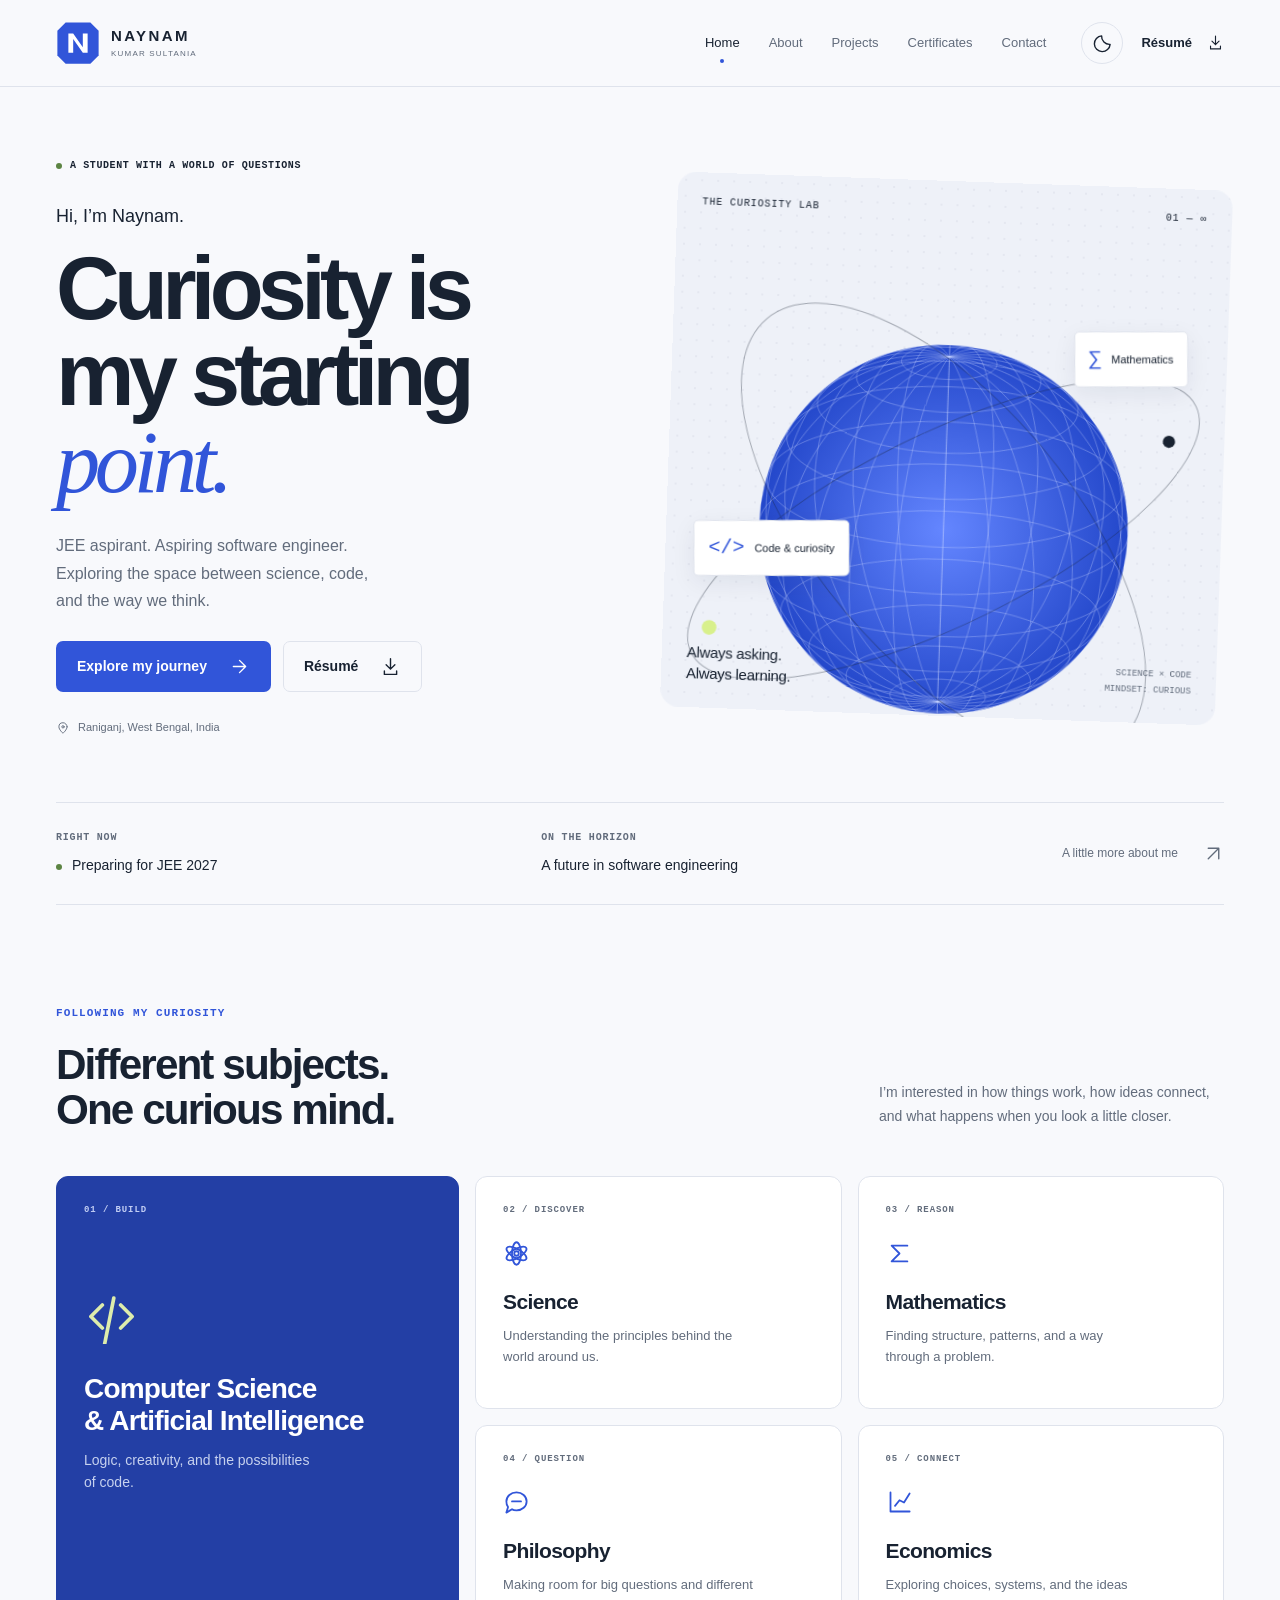
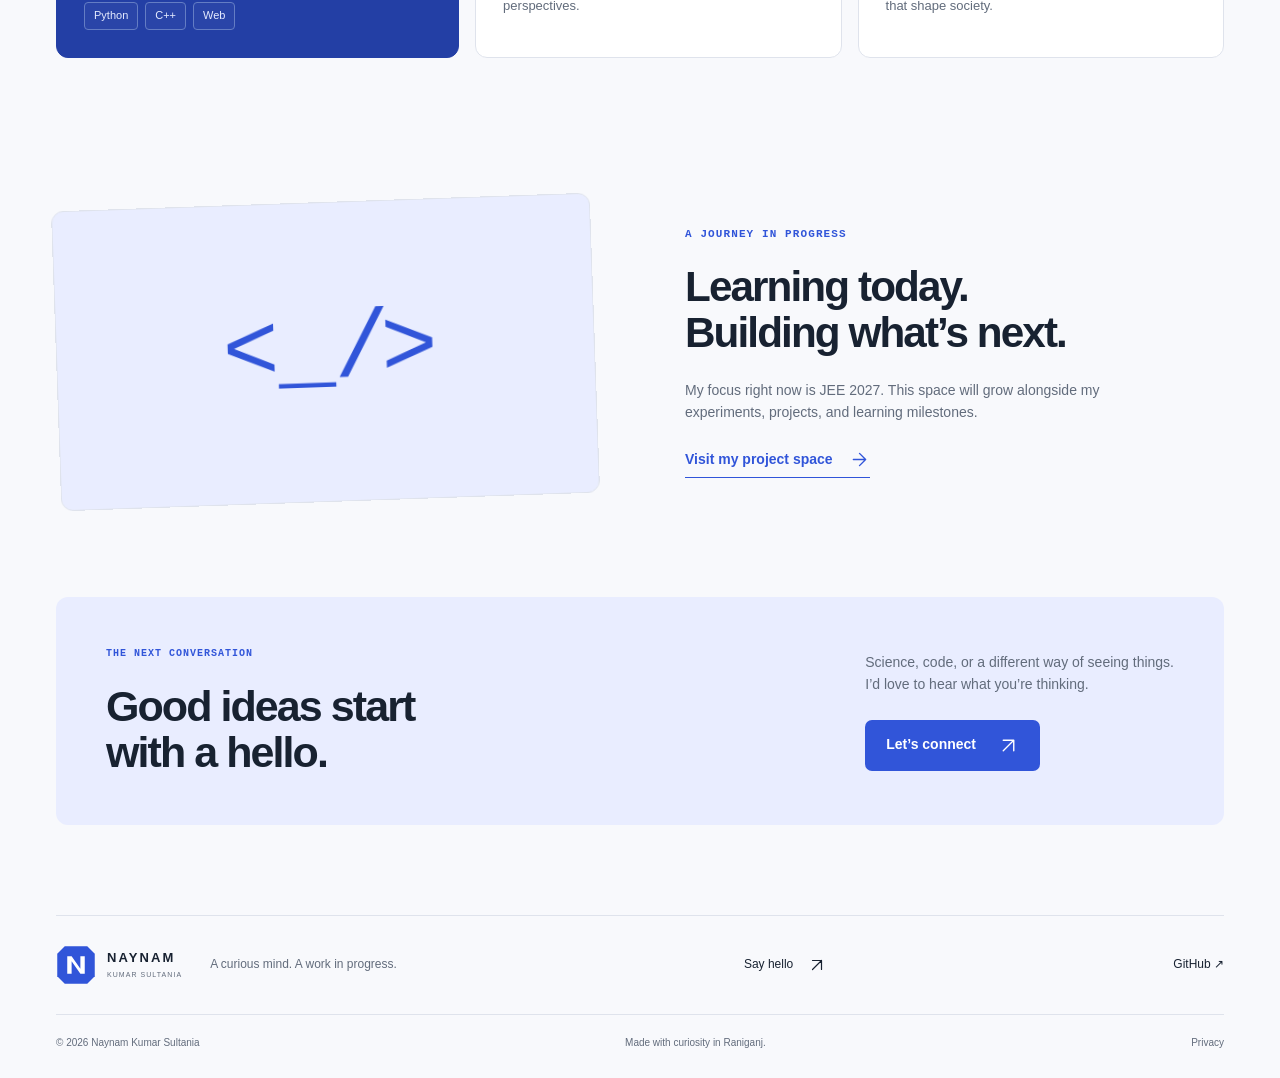
==== commit 67e3227d: "Update portfolio URLs to naynamsultania.github.io" ====
--- a/index.html
+++ b/index.html
@@ -1,5 +1,5 @@
 <!doctype html>
-<html lang="en"><head><meta charset="utf-8"><meta name="viewport" content="width=device-width, initial-scale=1"><title>Home — Naynam Kumar Sultania</title><meta name="description" content="Student &amp; aspiring software engineer. Explore Naynam Kumar Sultania’s interests, education, skills, and journey toward JEE 2027."><meta name="theme-color" content="#f8f9fc"><meta name="color-scheme" content="light dark"><meta property="og:type" content="website"><meta property="og:title" content="Home — Naynam Kumar Sultania"><meta property="og:description" content="Student &amp; aspiring software engineer. Explore Naynam Kumar Sultania’s interests, education, skills, and journey toward JEE 2027."><meta name="twitter:card" content="summary"><link rel="icon" href="assets/favicon.svg?v=2" type="image/svg+xml"><script src="assets/theme.js"></script><link rel="stylesheet" href="assets/style.css?v=2"><script type="application/ld+json">{"@context": "https://schema.org", "@type": "Person", "name": "Naynam Kumar Sultania", "jobTitle": "JEE aspirant and aspiring software engineer", "email": "mailto:naynamsultania4@gmail.com", "address": {"@type": "PostalAddress", "addressLocality": "Raniganj", "addressRegion": "West Bengal", "addressCountry": "IN"}, "knowsAbout": ["Science", "Mathematics", "Computer Science", "Artificial Intelligence", "Philosophy", "Economics", "Python", "C++", "HTML", "CSS", "JavaScript", "MySQL", "PostgreSQL"], "url": "https://naynamsultania4-spec.github.io/"}</script><script defer src="assets/content.js"></script><script defer src="assets/main.js"></script><link rel="canonical" href="https://naynamsultania4-spec.github.io/"><meta property="og:url" content="https://naynamsultania4-spec.github.io/"></head>
+<html lang="en"><head><meta charset="utf-8"><meta name="viewport" content="width=device-width, initial-scale=1"><title>Home — Naynam Kumar Sultania</title><meta name="description" content="Student &amp; aspiring software engineer. Explore Naynam Kumar Sultania’s interests, education, skills, and journey toward JEE 2027."><meta name="theme-color" content="#f8f9fc"><meta name="color-scheme" content="light dark"><meta property="og:type" content="website"><meta property="og:title" content="Home — Naynam Kumar Sultania"><meta property="og:description" content="Student &amp; aspiring software engineer. Explore Naynam Kumar Sultania’s interests, education, skills, and journey toward JEE 2027."><meta name="twitter:card" content="summary"><link rel="icon" href="assets/favicon.svg?v=2" type="image/svg+xml"><script src="assets/theme.js"></script><link rel="stylesheet" href="assets/style.css?v=2"><script type="application/ld+json">{"@context": "https://schema.org", "@type": "Person", "name": "Naynam Kumar Sultania", "jobTitle": "JEE aspirant and aspiring software engineer", "email": "mailto:naynamsultania4@gmail.com", "address": {"@type": "PostalAddress", "addressLocality": "Raniganj", "addressRegion": "West Bengal", "addressCountry": "IN"}, "knowsAbout": ["Science", "Mathematics", "Computer Science", "Artificial Intelligence", "Philosophy", "Economics", "Python", "C++", "HTML", "CSS", "JavaScript", "MySQL", "PostgreSQL"], "url": "https://naynamsultania.github.io/"}</script><script defer src="assets/content.js"></script><script defer src="assets/main.js"></script><link rel="canonical" href="https://naynamsultania.github.io/"><meta property="og:url" content="https://naynamsultania.github.io/"></head>
 <body data-page="index"><a class="skip-link" href="#main">Skip to content</a><header class="site-header"><div class="container header-inner"><a class="brand" href="index.html" aria-label="Naynam Kumar Sultania, home"><svg class="brand-symbol" xmlns="http://www.w3.org/2000/svg" viewBox="0 0 64 64" width="44" height="44" aria-hidden="true" focusable="false"><path class="brand-plate" d="M14 2H50L62 14V50L50 62H14L2 50V14Z" fill="#3155d9"/><path class="brand-letter" d="M18 46V18H25L39 38V18H46V46H39L25 26V46Z" fill="#ffffff"/></svg><span class="brand-wordmark" aria-hidden="true"><span class="brand-name">Naynam</span><span class="brand-surname">Kumar Sultania</span></span></a><nav id="main-nav" aria-label="Main navigation"><a href="index.html" aria-current="page">Home</a><a href="about.html" >About</a><a href="projects.html" >Projects</a><a href="certificates.html" >Certificates</a><a href="contact.html" >Contact</a></nav><div class="header-actions"><button type="button" class="icon-button theme-toggle" aria-label="Switch to dark mode"><svg class="icon" viewBox="0 0 24 24" fill="none" stroke="currentColor" stroke-width="1.6" stroke-linecap="round" stroke-linejoin="round" aria-hidden="true"><path d="M20.7 13A9 9 0 0 1 11 3.3 9 9 0 1 0 20.7 13Z"/></svg><svg class="icon" viewBox="0 0 24 24" fill="none" stroke="currentColor" stroke-width="1.6" stroke-linecap="round" stroke-linejoin="round" aria-hidden="true"><circle cx="12" cy="12" r="4"/><path d="M12 2v2m0 16v2M2 12h2m16 0h2M5 5l1.4 1.4m11.2 11.2L19 19M5 19l1.4-1.4M17.6 6.4 19 5"/></svg></button><a class="resume-link" href="assets/Naynam_Kumar_Sultania_Resume.pdf" download>Résumé <svg class="icon" viewBox="0 0 24 24" fill="none" stroke="currentColor" stroke-width="1.6" stroke-linecap="round" stroke-linejoin="round" aria-hidden="true"><path d="M12 3v12m-5-5 5 5 5-5M5 17v4h14v-4"/></svg></a><button type="button" class="icon-button menu-toggle" aria-label="Open menu" aria-controls="main-nav" aria-expanded="false"><svg class="icon" viewBox="0 0 24 24" fill="none" stroke="currentColor" stroke-width="1.6" stroke-linecap="round" stroke-linejoin="round" aria-hidden="true"><path d="M4 7h16M4 12h16M4 17h16"/></svg></button></div></div></header>
 <main id="main">
 <section class="hero container">
--- a/assets/style.css
+++ b/assets/style.css
@@ -0,0 +1,32 @@
+/* Naynam Kumar Sultania — personal portfolio */
+:root{color-scheme:light;--bg:#f8f9fc;--surface:#fff;--soft:#eef1f8;--ink:#182231;--muted:#626c7c;--line:#dfe3ec;--blue:#3155d9;--blue-soft:#e9edff;--lime:#daed9e;--header:rgba(248,249,252,.94);--shadow:0 16px 48px #1d2c4910;--radius:12px}
+:root[data-theme=dark]{color-scheme:dark;--bg:#101620;--surface:#171f2d;--soft:#1d2839;--ink:#f0f3fb;--muted:#a3aec0;--line:#2b3648;--blue:#9cafff;--blue-soft:#253253;--lime:#d7ed95;--header:rgba(16,22,32,.94);--shadow:0 16px 48px #0003}
+*,*::before,*::after{box-sizing:border-box}html{scroll-behavior:smooth;scroll-padding-top:110px}body{margin:0;background:var(--bg);color:var(--ink);font-family:Arial,Helvetica,sans-serif;font-size:16px;line-height:1.6;-webkit-font-smoothing:antialiased}a{color:inherit;text-decoration:none}button,input,textarea{font:inherit}button,a,input,textarea{-webkit-tap-highlight-color:transparent}button{cursor:pointer}button:disabled{cursor:wait}img,svg{max-width:100%}h1,h2,h3,p{margin:0}h1,h2,h3{line-height:1.08;letter-spacing:-.045em}h1{font-size:clamp(54px,5.8vw,84px);font-weight:600}h2{font-size:clamp(32px,3.3vw,47px);font-weight:600}h3{font-size:22px;font-weight:600}p{color:var(--muted)}em{font-family:Georgia,'Times New Roman',serif;font-weight:400;color:var(--blue);letter-spacing:-.06em}button{color:inherit}button:focus-visible,a:focus-visible,input:focus-visible,textarea:focus-visible{outline:3px solid var(--blue);outline-offset:5px}::selection{background:var(--blue);color:var(--bg)}[hidden]{display:none!important}.container{width:min(1240px,calc(100% - 112px));margin-inline:auto}.icon{width:21px;height:21px;flex-shrink:0}.eyebrow,.tiny-label,.card-index{font-family:'Courier New',monospace;font-size:11px;font-weight:600;letter-spacing:.1em;line-height:1.5}.eyebrow{display:block;color:var(--blue);margin-bottom:22px}.tiny-label{display:block;color:var(--muted);font-size:10px;letter-spacing:.08em}.button{display:inline-flex;align-items:center;justify-content:center;gap:22px;border:1px solid transparent;min-height:51px;padding:12px 20px;border-radius:7px;font-size:14px;font-weight:600;line-height:1.4;transition:transform .2s,background .2s,box-shadow .2s}.button:hover{transform:translateY(-2px);box-shadow:var(--shadow)}.button.primary{background:var(--blue);color:#fff}:root[data-theme=dark] .button.primary{color:#111b30}.button.secondary{background:transparent;border-color:var(--line)}.button.secondary:hover{background:var(--surface)}.text-link{display:inline-flex;align-items:center;gap:16px;border:0;border-bottom:1px solid var(--blue);padding:0 0 6px;background:none;color:var(--blue);font-size:14px;font-weight:600}.text-link:hover .icon{transform:translateX(3px)}.icon-button{display:inline-flex;align-items:center;justify-content:center;flex-shrink:0;width:42px;height:42px;padding:9px;border:1px solid var(--line);border-radius:50%;background:none}.icon-button:hover{background:var(--soft)}.skip-link{position:fixed;top:-100px;left:16px;z-index:50;padding:12px 24px;background:var(--blue);color:#fff}.skip-link:focus{top:10px}
+/* Navigation */
+.site-header{position:sticky;top:0;z-index:20;background:var(--header);backdrop-filter:blur(16px);border-bottom:1px solid var(--line)}.header-inner{min-height:86px;display:flex;align-items:center;justify-content:space-between;gap:35px}.brand{display:inline-flex;align-items:center;gap:11px;flex-shrink:0;line-height:1;text-decoration:none}.brand-symbol{display:block;width:44px;height:44px;flex-shrink:0}.brand-plate{fill:var(--blue)}.brand-letter{fill:#fff}:root[data-theme=dark] .brand-letter{fill:#101620}.brand-wordmark{display:flex;flex-direction:column;gap:7px;white-space:nowrap}.brand-name{font-size:15px;font-weight:700;letter-spacing:.16em;text-transform:uppercase;color:var(--ink)}.brand-surname{font-size:8px;font-weight:500;letter-spacing:.15em;text-transform:uppercase;color:var(--muted)}#main-nav{display:flex;gap:29px;margin-left:auto;align-items:center}#main-nav a{font-size:13px;color:var(--muted);position:relative;padding:30px 0}#main-nav a:hover,#main-nav a[aria-current=page]{color:var(--ink)}#main-nav a[aria-current=page]::after{content:'';position:absolute;bottom:20px;width:4px;height:4px;border-radius:50%;background:var(--blue);left:calc(50% - 2px)}.header-actions{display:flex;align-items:center;gap:18px}.resume-link{display:flex;align-items:center;gap:15px;font-size:13px;font-weight:600}.resume-link .icon{width:17px;height:17px}.menu-toggle{display:none}.theme-toggle .icon:last-child{display:none}[data-theme=dark] .theme-toggle .icon:first-child{display:none}[data-theme=dark] .theme-toggle .icon:last-child{display:block}
+/* The introduction */
+.hero{display:grid;grid-template-columns:1.05fr 1fr;align-items:center;gap:30px;padding-top:73px;padding-bottom:65px}.availability{display:flex;align-items:center;gap:8px;font:10px 'Courier New',monospace;letter-spacing:.06em;font-weight:600;margin-bottom:31px}.availability>span,.status-dot{width:6px;height:6px;border-radius:50%;background:#5c8443;display:inline-block;flex-shrink:0}.hero-hello{font-size:18px;color:var(--ink);margin-bottom:15px}.hero h1{font-size:clamp(66px,6.9vw,99px);line-height:.98;letter-spacing:-.065em}.hero h1 em{display:inline-block;padding-right:8px}.hero-description{font-size:16px;line-height:1.7;margin:27px 0}.hero-actions{display:flex;align-items:center;gap:12px}.hero-location{display:flex;align-items:center;gap:8px;font-size:11px;margin-top:27px}.hero-location .icon{width:14px;height:14px}.orbit-art{height:535px;position:relative;border-radius:18px;background:var(--soft);overflow:hidden;transform:rotate(2deg);color:var(--ink);isolation:isolate}.orbit-art::before{content:'';position:absolute;inset:0;background-image:radial-gradient(var(--line) .85px,transparent .85px);background-size:16px 16px;opacity:.7;z-index:-1}.art-top{position:absolute;top:24px;left:25px;right:25px;display:flex;justify-content:space-between;font:10px 'Courier New',monospace;letter-spacing:.09em}.orbital{width:110%;max-width:none;position:absolute;top:8%;left:-5%;animation:orbital-drift 5s ease-in-out 1}.orbit-label{display:flex;align-items:center;gap:10px;position:absolute;padding:11px 14px;border:1px solid var(--line);border-radius:5px;background:var(--surface);box-shadow:0 7px 25px #14213b12;font-family:'Courier New',monospace;font-size:20px;transform:rotate(-2deg)}.orbit-label span{font:11px Arial,sans-serif;letter-spacing:0;color:var(--ink)}.label-math{top:27%;right:7%;color:var(--blue)}.label-code{bottom:25%;left:5%;color:var(--blue)}.art-note{position:absolute;bottom:24px;left:25px;font-size:15px;line-height:1.4;letter-spacing:-.02em}.art-coordinate{position:absolute;bottom:25px;right:25px;font:9px 'Courier New',monospace;line-height:1.7;text-align:right;color:var(--muted)}.hero-copy>*{animation:arrive .7s both}.hero-copy h1{animation-delay:.08s}.hero-description{animation-delay:.14s}.hero-actions{animation-delay:.2s}.hero-location{animation-delay:.25s}@keyframes arrive{from{opacity:0;transform:translateY(12px)}to{opacity:1;transform:none}}@keyframes orbital-drift{0%,100%{transform:rotate(-7deg)}50%{transform:rotate(7deg)}}
+.now-strip{border-top:1px solid var(--line);border-bottom:1px solid var(--line);display:flex;justify-content:space-between;align-items:center;padding-block:27px;gap:24px}.now-strip .tiny-label{margin-bottom:7px}.now-strip strong{font-weight:500;font-size:14px}.now-strip .status-dot{margin-right:6px}.now-strip>a{display:flex;align-items:center;gap:25px;font-size:12px;color:var(--muted)}.now-strip>a:hover{color:var(--blue)}.section{padding-block:100px}.section-heading{display:flex;align-items:flex-end;justify-content:space-between;gap:45px;margin-bottom:43px}.section-heading>p{max-width:345px;font-size:14px;line-height:1.7;padding-bottom:4px}.section-heading .eyebrow{margin-bottom:20px}.interest-grid{display:grid;grid-template-columns:1.1fr 1fr 1fr;gap:16px}.interest-card{padding:27px;background:var(--surface);border:1px solid var(--line);border-radius:var(--radius);display:flex;flex-direction:column;align-items:flex-start;position:relative;min-height:233px;transition:border-color .25s,transform .25s}.interest-card:hover{border-color:var(--blue);transform:translateY(-4px)}.card-index{color:var(--muted);font-size:9px;margin-bottom:23px}.interest-card>.icon{color:var(--blue);height:27px;width:27px;margin-bottom:24px}.interest-card h3{font-size:21px;letter-spacing:-.03em;margin-bottom:12px}.interest-card p{font-size:13px;line-height:1.6;max-width:250px}.interest-featured{grid-row:span 2;background:#233fa5;color:#fff;border-color:#233fa5;justify-content:flex-start}.interest-featured .card-index{color:#c2cef4}.interest-featured>.icon{color:#ddecac;width:55px;height:55px;margin-top:49px;margin-bottom:29px}.interest-featured h3{font-size:28px;line-height:1.13}.interest-featured p{color:#c7d2ef;font-size:14px;max-width:240px}.tags{display:flex;gap:7px;flex-wrap:wrap}.tags span{font-size:11px;line-height:1.4;border:1px solid var(--line);padding:5px 9px;border-radius:4px;color:var(--muted)}.interest-featured .tags{margin-top:auto;padding-top:24px}.interest-featured .tags span{color:#e6ecff;border-color:#647dc4;background:#ffffff08}.chapter{display:grid;grid-template-columns:1fr 1fr;align-items:center;gap:90px;padding-block:44px 95px}.chapter-art{height:300px;background:var(--blue-soft);border-radius:var(--radius);display:flex;align-items:center;justify-content:center;font-family:'Courier New',monospace;font-size:95px;letter-spacing:-.1em;color:var(--blue);border:1px solid var(--line);transform:rotate(-2deg)}.chapter-art span:nth-child(2){margin-inline:8px}.chapter p{margin:23px 0;max-width:430px;font-size:14px}.blinking-cursor{animation:blink 1.2s step-end 4}@keyframes blink{50%{opacity:0}}.contact-cta{display:grid;grid-template-columns:1fr 1fr;gap:30px;align-items:center;background:var(--blue-soft);border-radius:var(--radius);padding:49px 50px;margin-bottom:90px}.contact-cta p{font-size:14px;margin-bottom:24px}.contact-cta>div:last-child{justify-self:end}.contact-cta .eyebrow{font-size:10px}.contact-cta h2{font-size:43px}
+/* Shared pages */
+.page-heading{padding-block:73px 56px}.page-heading .eyebrow{margin-bottom:24px}.page-heading h1{font-size:clamp(45px,5.4vw,76px);line-height:1.08;letter-spacing:-.055em}.page-heading p{font-size:16px;line-height:1.7;margin-top:25px}.about-story{display:grid;grid-template-columns:.85fr 1.15fr;gap:90px;align-items:center;padding-top:10px;padding-bottom:20px}.name-panel{padding:34px 34px 30px;background:var(--soft);border:1px solid var(--line);border-radius:var(--radius);min-height:443px;display:flex;flex-direction:column}.name-panel .monogram{line-height:1;margin:39px 0 34px}.name-panel .monogram .brand-symbol{width:138px;height:138px}.name-panel h2{font-size:27px;line-height:1.15}.name-panel p{display:flex;gap:6px;align-items:center;margin-top:15px;font-size:11px}.name-panel p .icon{width:14px;height:14px}.story-copy .eyebrow{font-size:10px}.story-copy h2{font-size:38px;margin-bottom:24px}.story-copy p{font-size:14px;margin-bottom:15px;line-height:1.8}.story-copy .button{margin-top:13px}.timeline{border-top:1px solid var(--line);padding-left:19px}.timeline-item{display:grid;grid-template-columns:.6fr 1fr;position:relative;gap:30px;border-bottom:1px solid var(--line);padding:30px 0 30px 25px}.timeline-dot{position:absolute;top:37px;left:-24px;width:11px;height:11px;border-radius:50%;background:var(--bg);border:2px solid var(--muted)}.timeline-item::before{content:'';position:absolute;left:-19px;top:47px;bottom:-39px;border-left:1px solid var(--line)}.timeline-item:last-child::before{display:none}.timeline-stage{font:11px 'Courier New',monospace;color:var(--muted);padding-top:3px}.timeline-item h3{font-size:21px;letter-spacing:-.03em}.timeline-item p{font-size:13px;margin-top:10px}.timeline-item.current .timeline-dot{border-color:var(--blue);background:var(--blue);box-shadow:0 0 0 6px var(--blue-soft)}.timeline-item.current .timeline-stage{color:var(--blue)}.skills-section{background:var(--soft);margin-bottom:85px;padding-block:76px}.skills-grid{display:grid;grid-template-columns:repeat(4,1fr);gap:20px}.skill-group>.icon{color:var(--blue);height:27px;width:27px;margin-bottom:26px}.skill-group h3{font-size:18px;margin-bottom:20px}.skill-group .tags span{background:var(--surface);font-size:12px}.skill-group:not(:last-child){border-right:1px solid var(--line);padding-right:10px}
+/* Project collection and certificates */
+.collection-toolbar{display:flex;justify-content:space-between;align-items:center;gap:20px;border-top:1px solid var(--line);border-bottom:1px solid var(--line);padding-block:20px}.collection-toolbar>.eyebrow{margin:0;color:var(--muted)}.filter-group{display:flex;gap:7px;flex-wrap:wrap}.filter{background:transparent;border:1px solid transparent;border-radius:5px;padding:8px 17px;font-size:12px;transition:background .2s}.filter.active{background:var(--ink);color:var(--bg)}.filter:not(.active):hover{background:var(--soft);border-color:var(--line)}.collection-count{font:11px 'Courier New',monospace;color:var(--muted);white-space:nowrap}.empty-state{text-align:center;max-width:800px;margin:0 auto;padding:45px 0 75px}.empty-state .eyebrow{font-size:10px;letter-spacing:.08em;margin-top:24px}.empty-state h2{font-size:39px}.empty-state p{font-size:14px;margin:20px 0 26px;line-height:1.75}.empty-art{margin:0 auto 30px;position:relative;width:234px;height:148px;border:1px solid var(--line);border-radius:8px;background:var(--surface);box-shadow:9px 11px 0 var(--soft);transform:rotate(-5deg);text-align:left;padding:14px 20px}.editor-dots{display:flex;gap:4px;border-bottom:1px solid var(--line);padding-bottom:12px;margin-bottom:15px}.editor-dots i{display:block;width:5px;height:5px;background:var(--line);border-radius:50%}.empty-art>span{font:15px 'Courier New',monospace;color:var(--blue)}.empty-code-lines{margin-top:12px;display:grid;gap:7px}.empty-code-lines i{display:block;background:var(--line);width:65%;height:3px}.empty-code-lines i:nth-child(2){width:42%}.empty-code-lines i:nth-child(3){width:55%}.bottom-note{padding:24px 0;border-top:1px solid var(--line);display:flex;align-items:center;gap:8px;font-size:12px;color:var(--muted);margin-bottom:52px}.bottom-note a{margin-left:auto;display:flex;align-items:center;gap:18px;color:var(--ink)}.bottom-note .icon{width:18px;height:18px}.certificate-art{height:150px;width:225px;margin:0 auto 24px;position:relative}.certificate-sheet{position:absolute;inset:9px 27px 0 18px;background:var(--surface);border:1px solid var(--line);box-shadow:8px 8px 0 var(--soft);transform:rotate(-7deg);padding:25px}.certificate-sheet i{display:block;height:4px;background:var(--line);width:70%;margin-bottom:9px}.certificate-sheet i:nth-child(2){width:100%}.certificate-sheet i:nth-child(3){width:50%}.certificate-sheet>.icon{width:43px;height:43px;color:var(--blue);position:absolute;bottom:4px;right:8px}.certificate-spark{position:absolute;right:4px;top:-11px;font-size:54px;color:var(--blue)}.project-grid,.certificate-grid{display:grid;grid-template-columns:repeat(3,1fr);gap:24px;padding-top:25px}.project-grid:empty,.certificate-grid:empty{padding:0}.project-card,.certificate-card{border:1px solid var(--line);background:var(--surface);border-radius:var(--radius);padding:25px;min-width:0}.project-card h2,.certificate-card h2{font-size:24px;margin:15px 0}.project-card p,.certificate-card p{font-size:14px;margin-bottom:20px}.project-card .project-links{display:flex;gap:22px;margin-top:24px}.certificate-card>button{display:block;border:0;background:none;text-align:left;width:100%;padding:0}.certificate-card img{width:100%;aspect-ratio:1.4;object-fit:contain;background:var(--soft)}.certificate-dialog{border:1px solid var(--line);border-radius:12px;max-width:min(860px,calc(100% - 32px));width:100%;max-height:90vh;background:var(--surface);color:var(--ink);padding:36px}.certificate-dialog::backdrop{background:#080f23bf;backdrop-filter:blur(5px)}.certificate-dialog h2{font-size:25px;padding-right:45px;margin-bottom:25px}.certificate-dialog img{display:block;max-height:60vh;width:100%;object-fit:contain;background:var(--soft)}.certificate-dialog p{font-size:13px;margin:17px 0}.dialog-close{position:absolute;right:15px;top:15px}.noscript-note{padding:20px;font-size:14px}
+/* Contact */
+.contact-layout{display:grid;grid-template-columns:.9fr 1.1fr;gap:78px;padding-top:8px;padding-bottom:90px}.contact-details{padding-top:20px}.contact-details h2{font-size:39px}.contact-details>p{max-width:330px;font-size:14px;margin:22px 0 31px}.contact-detail{display:flex;gap:18px;border-top:1px solid var(--line);padding:26px 0}.contact-detail>.icon{margin-top:3px;color:var(--blue)}.contact-detail .tiny-label{margin-bottom:8px}.contact-detail a,.contact-detail div>span:last-child{font-size:14px;overflow-wrap:anywhere}.contact-detail a:hover{color:var(--blue)}.copy-email{display:flex;gap:8px;align-items:center;background:none;border:0;padding:0;margin-top:11px;font-size:11px;color:var(--muted)}.copy-email .icon{width:13px;height:13px}.contact-focus{background:var(--soft);border-radius:6px;padding:16px;font-size:11px;display:flex;align-items:center;gap:9px}.contact-form{background:var(--surface);padding:34px;border:1px solid var(--line);border-radius:var(--radius)}.contact-form h2{font-size:27px}.form-intro{font-size:13px;margin:8px 0 27px}.form-row{display:grid;grid-template-columns:1fr 1fr;gap:18px}.field{display:flex;flex-direction:column;margin-bottom:22px;min-width:0}.field label{font-size:12px;font-weight:600;margin-bottom:8px}.field input,.field textarea,.copy-fallback textarea{width:100%;min-height:45px;border:1px solid var(--line);border-radius:6px;padding:12px;background:var(--bg);color:var(--ink);font-size:13px;line-height:1.5;resize:vertical}.field input::placeholder,.field textarea::placeholder{color:var(--muted);opacity:.8}.field input:focus,.field textarea:focus{outline-offset:2px}.field-hint{font-size:10px;color:var(--muted);margin-top:7px}.contact-form>.button{width:100%;justify-content:space-between}.form-note{font-size:10px;margin:13px 0 16px;line-height:1.5}.copy-message{font-size:11px;border-bottom:0;padding:0}.copy-message .icon{width:14px;height:14px}.form-status{font-size:12px;color:var(--blue);margin-top:12px}.copy-fallback{margin-top:15px}.copy-fallback label{font-size:12px}.privacy-copy{max-width:780px;padding-bottom:80px}.privacy-copy h2{font-size:27px;margin:35px 0 15px}.privacy-copy p{font-size:15px;line-height:1.8}.privacy-copy a{text-decoration:underline;text-underline-offset:3px}.analytics-settings{margin-top:20px}.error-page{min-height:65vh}.error-page .button{margin-top:30px}
+/* Footer and motion */
+.site-footer{padding-bottom:27px;border-top:1px solid var(--line)}.footer-top{display:flex;align-items:center;gap:28px;padding:29px 0}.footer-top p{font-size:12px}.footer-email{display:flex;gap:15px;align-items:center;margin-left:auto;font-size:12px}.footer-email .icon{width:18px;height:18px}.footer-bottom{border-top:1px solid var(--line);padding-top:20px;display:flex;justify-content:space-between;gap:16px;font-size:10px;color:var(--muted)}.footer-bottom a:hover{color:var(--blue)}.toast{position:fixed;left:50%;bottom:25px;transform:translate(-50%,25px);z-index:40;background:var(--ink);color:var(--bg);padding:12px 22px;border-radius:8px;font-size:13px;opacity:0;pointer-events:none;transition:opacity .2s,transform .2s}.toast.visible{opacity:1;transform:translate(-50%,0)}.reveal.in-view{animation:arrive .6s both}.analytics-consent{position:fixed;bottom:20px;right:20px;z-index:35;width:min(480px,calc(100% - 40px));border:1px solid var(--line);background:var(--surface);padding:23px;border-radius:12px;box-shadow:var(--shadow)}.analytics-consent p{font-size:12px;line-height:1.7}.analytics-consent strong{display:block;color:var(--ink);font-size:14px}.analytics-consent a{text-decoration:underline}.analytics-consent>div{display:flex;justify-content:flex-end;gap:8px;margin-top:17px}.analytics-consent .button{font-size:12px;padding:10px 14px;min-height:40px}
+/* Laptop and tablet */
+@media(min-width:1500px){.hero{padding-block:95px}.orbit-art{height:565px}.orbital{top:3%}}
+@media(max-width:1100px){.container{width:calc(100% - 72px)}.header-inner{gap:25px}#main-nav{gap:20px}.header-actions{gap:14px}.hero{gap:23px;padding-top:55px}.hero h1{font-size:79px}.orbit-art{height:477px}.orbital{width:128%;left:-14%;top:14%}.label-math{top:29%;right:5%}.label-code{bottom:24%;left:4%}.availability{font-size:9px}.now-strip>a{font-size:11px;gap:12px}.now-strip strong{font-size:13px}.chapter{gap:50px}.about-story{gap:45px}.contact-layout{gap:40px}.contact-form{padding:27px}.contact-cta{padding:40px}.contact-cta h2{font-size:38px}.skill-group h3{font-size:16px}}
+@media(max-width:800px){.container{width:calc(100% - 48px)}.header-inner{min-height:74px;gap:20px}.header-actions{margin-left:auto}.resume-link{margin-right:4px}.menu-toggle{display:flex}.menu-toggle[aria-expanded=true]{background:var(--blue-soft);border-color:var(--blue)}#main-nav{display:none;position:absolute;top:74px;left:0;right:0;background:var(--surface);padding:18px 24px 25px;border-bottom:1px solid var(--line);box-shadow:0 20px 20px #0001;flex-direction:column;gap:0;align-items:stretch}#main-nav.is-open{display:flex}#main-nav a{padding:13px;font-size:15px}#main-nav a[aria-current=page]{background:var(--blue-soft);border-radius:5px}#main-nav a[aria-current=page]::after{display:none}.hero{padding-top:45px;gap:15px}.hero h1{font-size:67px}.hero-description{font-size:14px}.hero-hello{font-size:17px}.availability{font-size:8px;letter-spacing:0;margin-bottom:27px}.hero-actions{gap:8px}.hero-actions .button{font-size:12px;padding:12px;gap:12px;min-height:47px}.orbit-art{height:428px}.orbital{top:20%}.orbit-label{padding:8px 10px;font-size:17px}.orbit-label span{font-size:9px}.art-top{font-size:8px;left:17px;right:17px}.art-note{font-size:12px;left:17px}.art-coordinate{right:17px;font-size:8px}.label-math{top:32%;right:4%}.label-code{bottom:26%}.now-strip{flex-wrap:wrap}.now-strip>a{display:none}.section{padding-block:70px}.section-heading{align-items:flex-start;gap:25px}.section-heading>p{max-width:270px;font-size:13px}.interest-grid{grid-template-columns:1fr 1fr}.interest-featured{grid-row:auto;grid-column:span 2;min-height:280px;padding-right:45%;position:relative}.interest-featured>.icon{position:absolute;top:56px;right:12%;width:90px;height:90px;margin:0}.interest-featured h3{font-size:28px}.interest-featured .tags{margin-top:10px}.chapter{gap:35px;padding-bottom:70px}.chapter-art{font-size:60px;height:250px}.chapter h2{font-size:33px}.contact-cta{padding:35px;gap:20px}.contact-cta h2{font-size:34px}.contact-cta p{font-size:12px}.contact-cta .eyebrow{font-size:8px}.page-heading{padding-block:50px 40px}.page-heading h1{font-size:57px}.page-heading p{font-size:14px}.about-story{gap:30px}.name-panel{padding:25px;min-height:410px}.name-panel .monogram{margin-block:40px}.name-panel .monogram .brand-symbol{width:110px;height:110px}.name-panel h2{font-size:23px}.story-copy h2{font-size:30px}.story-copy p{font-size:13px}.story-copy .eyebrow{font-size:9px}.skills-grid{grid-template-columns:1fr 1fr;gap:35px}.skill-group:nth-child(2){border-right:0}.skills-section{margin-bottom:60px}.contact-layout{grid-template-columns:1fr;gap:35px}.contact-details{display:grid;grid-template-columns:1fr 1fr;column-gap:30px}.contact-details>.eyebrow,.contact-details>h2,.contact-details>p{grid-column:1/-1}.contact-details>p{max-width:430px}.contact-focus{grid-column:1/-1;width:max-content}.project-grid,.certificate-grid{grid-template-columns:1fr 1fr}.footer-bottom>span:nth-child(2){display:none}}
+/* Phone */
+@media(max-width:580px){.container{width:calc(100% - 40px)}.header-inner{min-height:70px}.header-actions{gap:11px}.icon-button{width:37px;height:37px;padding:8px}.resume-link{font-size:11px;gap:8px}.resume-link .icon{width:15px}#main-nav{top:70px;padding-inline:20px}.hero{grid-template-columns:1fr;padding-top:36px;gap:35px;padding-bottom:35px}.hero h1{font-size:77px;line-height:.99}.hero-hello{font-size:17px}.hero-description{font-size:14px;line-height:1.7;margin-block:24px}.availability{font-size:8.5px;letter-spacing:.025em;margin-bottom:27px}.hero-actions .button{font-size:13px;gap:17px;padding:13px 16px;min-height:49px}.hero-location{font-size:10px;margin-top:22px}.orbit-art{height:350px;margin:0 4px;transform:rotate(1deg)}.orbital{width:100%;top:-1%;left:0}.art-top{font-size:8px;top:21px}.label-math{top:26%;right:7%}.label-code{bottom:25%;left:5%}.art-note{font-size:12px;bottom:18px}.art-coordinate{bottom:18px;font-size:7px}.now-strip{padding-block:22px;gap:20px}.now-strip>div{width:100%}.now-strip strong{font-size:13px}.now-strip .tiny-label{font-size:9px;margin-bottom:4px}.section{padding-block:59px}.section-heading{display:block;margin-bottom:28px}.section-heading>p{margin-top:22px;max-width:100%;font-size:13px;line-height:1.75}.section-heading .eyebrow{font-size:9px;margin-bottom:17px}h2{font-size:34px}.interest-grid{gap:12px}.interest-card{padding:21px;min-height:220px}.interest-card h3{font-size:19px}.interest-card p{font-size:12px}.interest-card>.icon{margin-bottom:18px}.card-index{font-size:7px;letter-spacing:.04em;margin-bottom:20px}.interest-featured{padding-right:25%;min-height:310px}.interest-featured h3{font-size:26px}.interest-featured p{max-width:225px;font-size:13px}.interest-featured>.icon{right:20px;top:36px;width:39px;height:39px}.interest-featured .tags{padding-top:17px}.chapter{grid-template-columns:1fr;gap:33px;padding-top:8px;padding-bottom:58px}.chapter-art{height:220px;margin-inline:5px;font-size:90px}.chapter h2{font-size:35px}.chapter .eyebrow{font-size:9px}.chapter p{font-size:13px}.contact-cta{display:block;padding:30px 24px;margin-bottom:54px}.contact-cta h2{font-size:36px}.contact-cta p{font-size:13px;margin-top:24px;line-height:1.8}.contact-cta .eyebrow{font-size:8px;margin-bottom:18px}.page-heading{padding-block:40px 33px}.page-heading .eyebrow{font-size:9px;margin-bottom:21px}.page-heading h1{font-size:45px;line-height:1.12;letter-spacing:-.055em}.page-heading p{font-size:13px;line-height:1.8;margin-top:23px}.page-heading p br{display:none}.about-story{grid-template-columns:1fr;gap:38px}.name-panel{min-height:370px;padding:29px}.name-panel .monogram{margin:36px 0 25px}.name-panel .monogram .brand-symbol{width:110px;height:110px}.name-panel h2{font-size:26px}.name-panel p{font-size:11px}.story-copy h2{font-size:34px}.story-copy p{font-size:14px}.timeline-item{grid-template-columns:1fr;gap:12px;padding-block:25px;padding-left:20px}.timeline-stage{font-size:10px}.timeline-item h3{font-size:21px;line-height:1.25}.timeline-item p{font-size:12px}.timeline-dot{top:29px}.timeline-item::before{top:40px;bottom:-31px}.skills-section{padding-block:56px}.skills-grid{gap:30px 15px}.skill-group .tags span{font-size:11px}.skill-group h3{font-size:17px;line-height:1.3}.skill-group>.icon{margin-bottom:15px}.collection-toolbar{align-items:flex-start;gap:10px;flex-wrap:wrap;padding-block:17px}.filter-group{gap:2px}.filter{padding:8px 12px;font-size:11px}.collection-count{font-size:10px;align-self:center}.empty-state{padding-block:45px 55px}.empty-art{width:215px;height:137px}.empty-state .eyebrow{font-size:8px;letter-spacing:.04em;line-height:1.7}.empty-state h2{font-size:31px}.empty-state p{font-size:13px}.empty-state .button{font-size:12px;min-height:45px}.desktop-break{display:none}.bottom-note{font-size:11px;flex-wrap:wrap;gap:8px;margin-bottom:35px}.bottom-note a{width:100%;margin:8px 0 0 13px;font-size:12px}.contact-layout{padding-bottom:50px;gap:30px}.contact-details{display:block;padding-top:0}.contact-details .eyebrow{font-size:9px}.contact-details h2{font-size:33px}.contact-details>p{font-size:13px}.contact-focus{width:100%;font-size:10px}.contact-form{padding:24px 20px}.contact-form h2{font-size:26px}.form-row{grid-template-columns:1fr;gap:0}.field input,.field textarea{font-size:16px;padding:12px}.field input::placeholder,.field textarea::placeholder{font-size:13px}.form-note{font-size:10px}.project-grid,.certificate-grid{grid-template-columns:1fr}.certificate-dialog{padding:30px 18px}.footer-top{gap:17px;padding-block:25px}.footer-top p{max-width:140px;font-size:10px;line-height:1.6}.footer-email{font-size:10px;gap:5px;white-space:nowrap}.footer-email .icon{width:15px;height:15px}.footer-bottom{font-size:9px;padding-top:18px}.toast{font-size:12px;width:max-content;max-width:calc(100% - 40px);text-align:center}.privacy-copy h2{font-size:25px}.privacy-copy p{font-size:14px}}
+@media(max-width:370px){.container{width:calc(100% - 32px)}.hero h1{font-size:67px}.availability{font-size:7.5px}.header-actions{gap:8px}.resume-link{font-size:10px;gap:5px}.orbit-art{height:315px}.page-heading h1{font-size:40px}.interest-card{padding:17px}.interest-card h3{font-size:17px}.interest-featured h3{font-size:25px}.filter{font-size:10px;padding:8px 10px}.footer-top p{max-width:115px}.footer-bottom{font-size:8px}}
+@media(prefers-reduced-motion:reduce){html{scroll-behavior:auto}*,*::before,*::after{animation:none!important;transition:none!important}}
+
+/* Responsive wordmark lockups */
+.footer-top .brand-symbol{width:40px;height:40px}
+.footer-top .brand-name{font-size:13px}
+.footer-top .brand-surname{font-size:7px}
+@media(max-width:800px){.site-header .brand-symbol{width:39px;height:39px}.site-header .brand-name{font-size:14px}.site-header .brand-surname{font-size:7.5px}}
+@media(max-width:580px){.site-header .brand{gap:8px}.site-header .brand-symbol{width:34px;height:34px}.site-header .brand-wordmark{gap:5px}.site-header .brand-name{font-size:12px;letter-spacing:.13em}.site-header .brand-surname{font-size:7.5px;letter-spacing:.08em}.footer-top{flex-wrap:wrap;row-gap:19px}.footer-top .brand{gap:9px}.footer-top>p{margin-left:auto;max-width:135px}.footer-top .footer-email{width:100%;margin-left:0;justify-content:flex-end}.footer-top .brand-symbol{width:36px;height:36px}.footer-top .brand-name{font-size:12px}.footer-top .brand-surname{font-size:6.8px}}
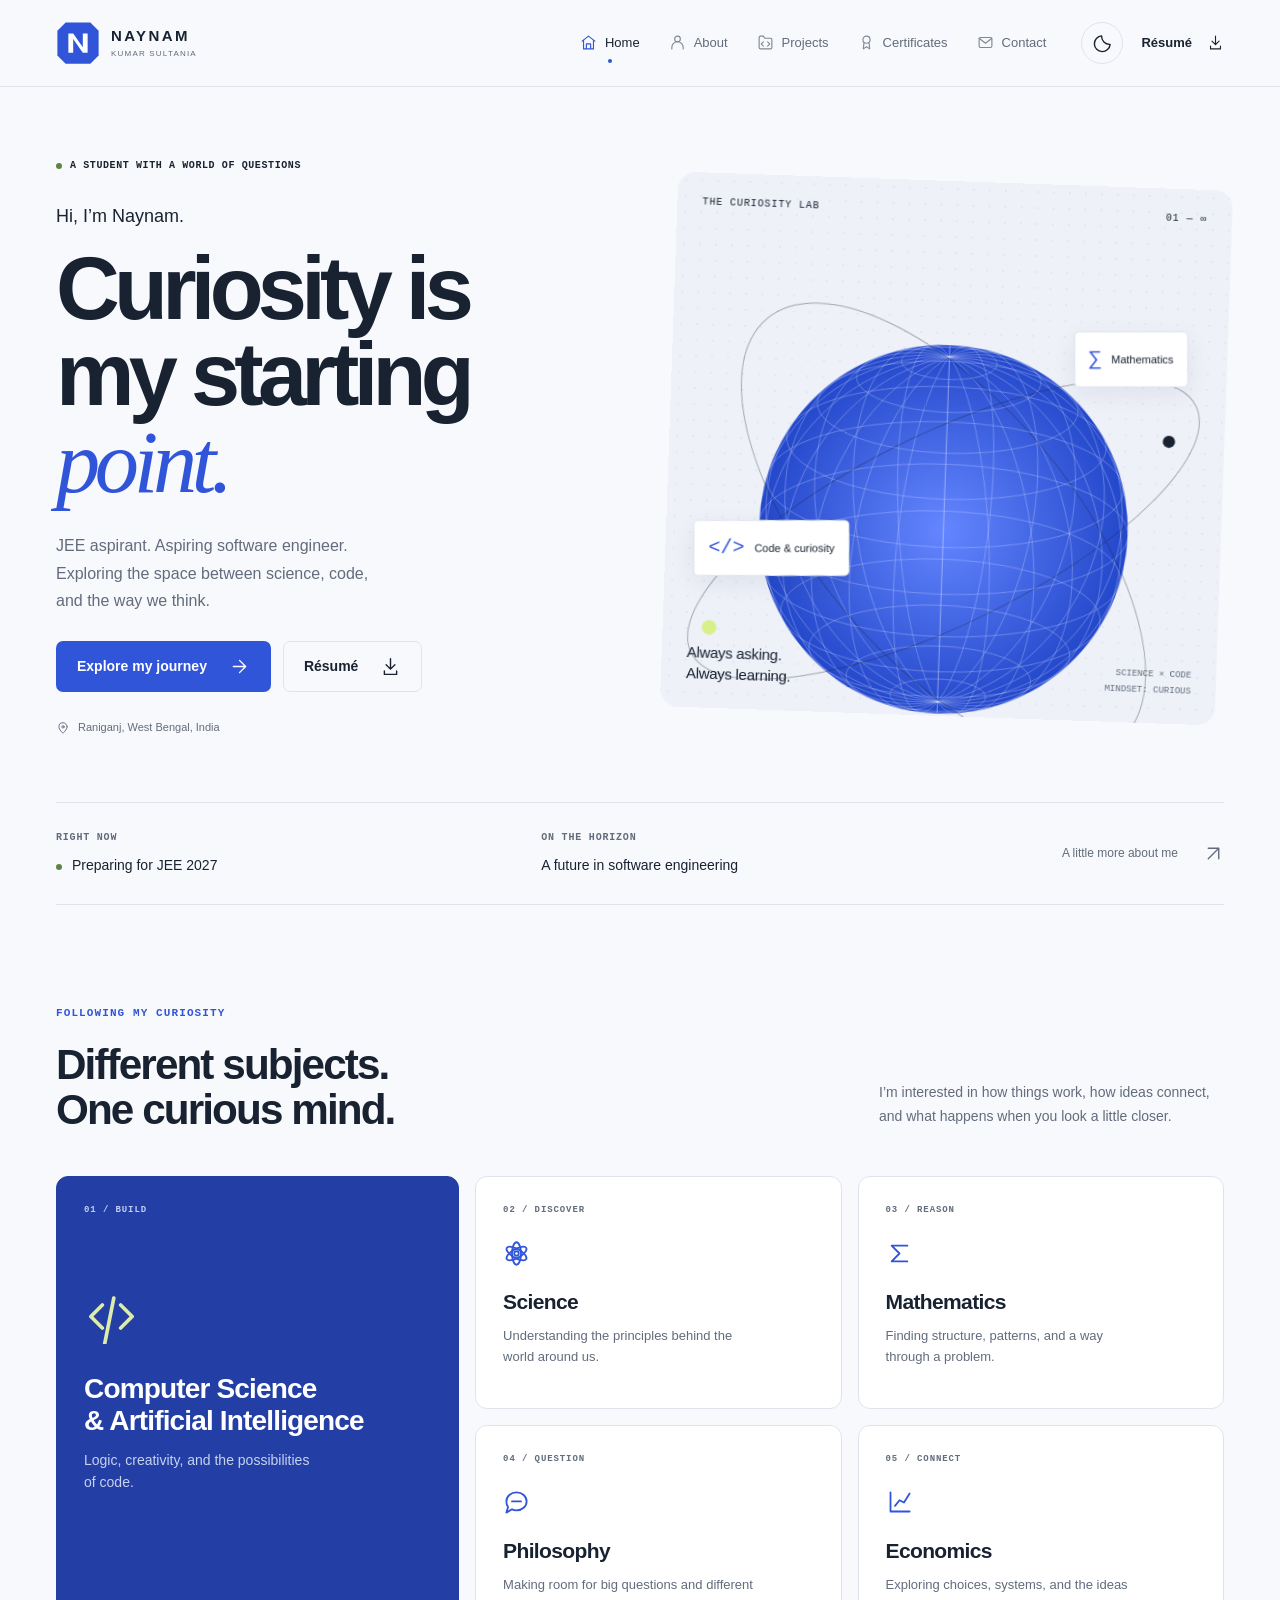
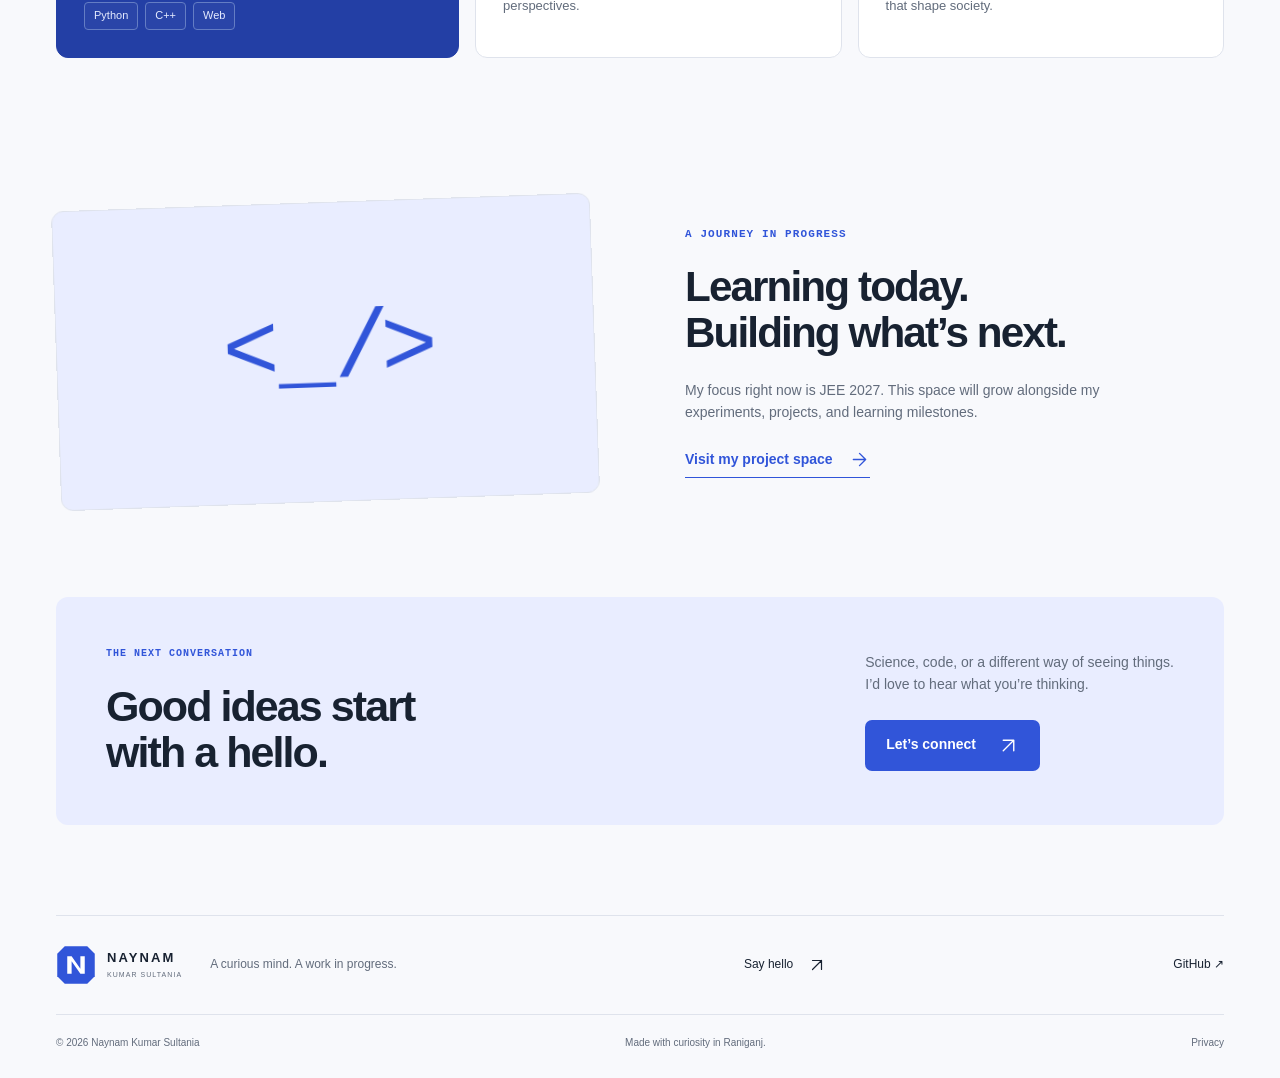
==== commit ef97b26d: "Add icons to navigation and contact form" ====
--- a/index.html
+++ b/index.html
@@ -1,6 +1,6 @@
 <!doctype html>
-<html lang="en"><head><meta charset="utf-8"><meta name="viewport" content="width=device-width, initial-scale=1"><title>Home — Naynam Kumar Sultania</title><meta name="description" content="Student &amp; aspiring software engineer. Explore Naynam Kumar Sultania’s interests, education, skills, and journey toward JEE 2027."><meta name="theme-color" content="#f8f9fc"><meta name="color-scheme" content="light dark"><meta property="og:type" content="website"><meta property="og:title" content="Home — Naynam Kumar Sultania"><meta property="og:description" content="Student &amp; aspiring software engineer. Explore Naynam Kumar Sultania’s interests, education, skills, and journey toward JEE 2027."><meta name="twitter:card" content="summary"><link rel="icon" href="assets/favicon.svg?v=2" type="image/svg+xml"><script src="assets/theme.js"></script><link rel="stylesheet" href="assets/style.css?v=2"><script type="application/ld+json">{"@context": "https://schema.org", "@type": "Person", "name": "Naynam Kumar Sultania", "jobTitle": "JEE aspirant and aspiring software engineer", "email": "mailto:naynamsultania4@gmail.com", "address": {"@type": "PostalAddress", "addressLocality": "Raniganj", "addressRegion": "West Bengal", "addressCountry": "IN"}, "knowsAbout": ["Science", "Mathematics", "Computer Science", "Artificial Intelligence", "Philosophy", "Economics", "Python", "C++", "HTML", "CSS", "JavaScript", "MySQL", "PostgreSQL"], "url": "https://naynamsultania.github.io/"}</script><script defer src="assets/content.js"></script><script defer src="assets/main.js"></script><link rel="canonical" href="https://naynamsultania.github.io/"><meta property="og:url" content="https://naynamsultania.github.io/"></head>
-<body data-page="index"><a class="skip-link" href="#main">Skip to content</a><header class="site-header"><div class="container header-inner"><a class="brand" href="index.html" aria-label="Naynam Kumar Sultania, home"><svg class="brand-symbol" xmlns="http://www.w3.org/2000/svg" viewBox="0 0 64 64" width="44" height="44" aria-hidden="true" focusable="false"><path class="brand-plate" d="M14 2H50L62 14V50L50 62H14L2 50V14Z" fill="#3155d9"/><path class="brand-letter" d="M18 46V18H25L39 38V18H46V46H39L25 26V46Z" fill="#ffffff"/></svg><span class="brand-wordmark" aria-hidden="true"><span class="brand-name">Naynam</span><span class="brand-surname">Kumar Sultania</span></span></a><nav id="main-nav" aria-label="Main navigation"><a href="index.html" aria-current="page">Home</a><a href="about.html" >About</a><a href="projects.html" >Projects</a><a href="certificates.html" >Certificates</a><a href="contact.html" >Contact</a></nav><div class="header-actions"><button type="button" class="icon-button theme-toggle" aria-label="Switch to dark mode"><svg class="icon" viewBox="0 0 24 24" fill="none" stroke="currentColor" stroke-width="1.6" stroke-linecap="round" stroke-linejoin="round" aria-hidden="true"><path d="M20.7 13A9 9 0 0 1 11 3.3 9 9 0 1 0 20.7 13Z"/></svg><svg class="icon" viewBox="0 0 24 24" fill="none" stroke="currentColor" stroke-width="1.6" stroke-linecap="round" stroke-linejoin="round" aria-hidden="true"><circle cx="12" cy="12" r="4"/><path d="M12 2v2m0 16v2M2 12h2m16 0h2M5 5l1.4 1.4m11.2 11.2L19 19M5 19l1.4-1.4M17.6 6.4 19 5"/></svg></button><a class="resume-link" href="assets/Naynam_Kumar_Sultania_Resume.pdf" download>Résumé <svg class="icon" viewBox="0 0 24 24" fill="none" stroke="currentColor" stroke-width="1.6" stroke-linecap="round" stroke-linejoin="round" aria-hidden="true"><path d="M12 3v12m-5-5 5 5 5-5M5 17v4h14v-4"/></svg></a><button type="button" class="icon-button menu-toggle" aria-label="Open menu" aria-controls="main-nav" aria-expanded="false"><svg class="icon" viewBox="0 0 24 24" fill="none" stroke="currentColor" stroke-width="1.6" stroke-linecap="round" stroke-linejoin="round" aria-hidden="true"><path d="M4 7h16M4 12h16M4 17h16"/></svg></button></div></div></header>
+<html lang="en"><head><meta charset="utf-8"><meta name="viewport" content="width=device-width, initial-scale=1"><title>Home — Naynam Kumar Sultania</title><meta name="description" content="Student &amp; aspiring software engineer. Explore Naynam Kumar Sultania’s interests, education, skills, and journey toward JEE 2027."><meta name="theme-color" content="#f8f9fc"><meta name="color-scheme" content="light dark"><meta property="og:type" content="website"><meta property="og:title" content="Home — Naynam Kumar Sultania"><meta property="og:description" content="Student &amp; aspiring software engineer. Explore Naynam Kumar Sultania’s interests, education, skills, and journey toward JEE 2027."><meta name="twitter:card" content="summary"><link rel="icon" href="assets/favicon.svg?v=2" type="image/svg+xml"><script src="assets/theme.js"></script><link rel="stylesheet" href="assets/style.css?v=3"><script type="application/ld+json">{"@context": "https://schema.org", "@type": "Person", "name": "Naynam Kumar Sultania", "jobTitle": "JEE aspirant and aspiring software engineer", "email": "mailto:naynamsultania4@gmail.com", "address": {"@type": "PostalAddress", "addressLocality": "Raniganj", "addressRegion": "West Bengal", "addressCountry": "IN"}, "knowsAbout": ["Science", "Mathematics", "Computer Science", "Artificial Intelligence", "Philosophy", "Economics", "Python", "C++", "HTML", "CSS", "JavaScript", "MySQL", "PostgreSQL"], "url": "https://naynamsultania.github.io/"}</script><script defer src="assets/content.js"></script><script defer src="assets/main.js?v=3"></script><link rel="canonical" href="https://naynamsultania.github.io/"><meta property="og:url" content="https://naynamsultania.github.io/"></head>
+<body data-page="index"><a class="skip-link" href="#main">Skip to content</a><header class="site-header"><div class="container header-inner"><a class="brand" href="index.html" aria-label="Naynam Kumar Sultania, home"><svg class="brand-symbol" xmlns="http://www.w3.org/2000/svg" viewBox="0 0 64 64" width="44" height="44" aria-hidden="true" focusable="false"><path class="brand-plate" d="M14 2H50L62 14V50L50 62H14L2 50V14Z" fill="#3155d9"/><path class="brand-letter" d="M18 46V18H25L39 38V18H46V46H39L25 26V46Z" fill="#ffffff"/></svg><span class="brand-wordmark" aria-hidden="true"><span class="brand-name">Naynam</span><span class="brand-surname">Kumar Sultania</span></span></a><nav id="main-nav" aria-label="Main navigation"><a href="index.html" aria-current="page"><svg class="icon nav-icon" viewBox="0 0 24 24" fill="none" stroke="currentColor" stroke-width="1.6" stroke-linecap="round" stroke-linejoin="round" aria-hidden="true" focusable="false"><path d="m3 10 9-7 9 7"/><path d="M5 9v12h14V9M9 21v-7h6v7"/></svg><span>Home</span></a><a href="about.html" ><svg class="icon nav-icon" viewBox="0 0 24 24" fill="none" stroke="currentColor" stroke-width="1.6" stroke-linecap="round" stroke-linejoin="round" aria-hidden="true" focusable="false"><circle cx="12" cy="7" r="4"/><path d="M4 21v-2a8 8 0 0 1 16 0v2"/></svg><span>About</span></a><a href="projects.html" ><svg class="icon nav-icon" viewBox="0 0 24 24" fill="none" stroke="currentColor" stroke-width="1.6" stroke-linecap="round" stroke-linejoin="round" aria-hidden="true" focusable="false"><path d="M3 7V5a2 2 0 0 1 2-2h4l2 3h8a2 2 0 0 1 2 2v11a2 2 0 0 1-2 2H5a2 2 0 0 1-2-2V7Z"/><path d="m9 11-3 3 3 3m6-6 3 3-3 3"/></svg><span>Projects</span></a><a href="certificates.html" ><svg class="icon nav-icon" viewBox="0 0 24 24" fill="none" stroke="currentColor" stroke-width="1.6" stroke-linecap="round" stroke-linejoin="round" aria-hidden="true" focusable="false"><circle cx="12" cy="8" r="5"/><path d="m8.5 12-1 9L12 18l4.5 3-1-9"/></svg><span>Certificates</span></a><a href="contact.html" ><svg class="icon nav-icon" viewBox="0 0 24 24" fill="none" stroke="currentColor" stroke-width="1.6" stroke-linecap="round" stroke-linejoin="round" aria-hidden="true" focusable="false"><rect x="3" y="5" width="18" height="14" rx="2"/><path d="m3 6 9 7 9-7"/></svg><span>Contact</span></a></nav><div class="header-actions"><button type="button" class="icon-button theme-toggle" aria-label="Switch to dark mode"><svg class="icon" viewBox="0 0 24 24" fill="none" stroke="currentColor" stroke-width="1.6" stroke-linecap="round" stroke-linejoin="round" aria-hidden="true"><path d="M20.7 13A9 9 0 0 1 11 3.3 9 9 0 1 0 20.7 13Z"/></svg><svg class="icon" viewBox="0 0 24 24" fill="none" stroke="currentColor" stroke-width="1.6" stroke-linecap="round" stroke-linejoin="round" aria-hidden="true"><circle cx="12" cy="12" r="4"/><path d="M12 2v2m0 16v2M2 12h2m16 0h2M5 5l1.4 1.4m11.2 11.2L19 19M5 19l1.4-1.4M17.6 6.4 19 5"/></svg></button><a class="resume-link" href="assets/Naynam_Kumar_Sultania_Resume.pdf" download>Résumé <svg class="icon" viewBox="0 0 24 24" fill="none" stroke="currentColor" stroke-width="1.6" stroke-linecap="round" stroke-linejoin="round" aria-hidden="true"><path d="M12 3v12m-5-5 5 5 5-5M5 17v4h14v-4"/></svg></a><button type="button" class="icon-button menu-toggle" aria-label="Open menu" aria-controls="main-nav" aria-expanded="false"><svg class="icon" viewBox="0 0 24 24" fill="none" stroke="currentColor" stroke-width="1.6" stroke-linecap="round" stroke-linejoin="round" aria-hidden="true"><path d="M4 7h16M4 12h16M4 17h16"/></svg></button></div></div></header>
 <main id="main">
 <section class="hero container">
  <div class="hero-copy"><div class="availability"><span></span> A STUDENT WITH A WORLD OF QUESTIONS</div>
--- a/assets/style.css
+++ b/assets/style.css
@@ -3,7 +3,7 @@
 :root[data-theme=dark]{color-scheme:dark;--bg:#101620;--surface:#171f2d;--soft:#1d2839;--ink:#f0f3fb;--muted:#a3aec0;--line:#2b3648;--blue:#9cafff;--blue-soft:#253253;--lime:#d7ed95;--header:rgba(16,22,32,.94);--shadow:0 16px 48px #0003}
 *,*::before,*::after{box-sizing:border-box}html{scroll-behavior:smooth;scroll-padding-top:110px}body{margin:0;background:var(--bg);color:var(--ink);font-family:Arial,Helvetica,sans-serif;font-size:16px;line-height:1.6;-webkit-font-smoothing:antialiased}a{color:inherit;text-decoration:none}button,input,textarea{font:inherit}button,a,input,textarea{-webkit-tap-highlight-color:transparent}button{cursor:pointer}button:disabled{cursor:wait}img,svg{max-width:100%}h1,h2,h3,p{margin:0}h1,h2,h3{line-height:1.08;letter-spacing:-.045em}h1{font-size:clamp(54px,5.8vw,84px);font-weight:600}h2{font-size:clamp(32px,3.3vw,47px);font-weight:600}h3{font-size:22px;font-weight:600}p{color:var(--muted)}em{font-family:Georgia,'Times New Roman',serif;font-weight:400;color:var(--blue);letter-spacing:-.06em}button{color:inherit}button:focus-visible,a:focus-visible,input:focus-visible,textarea:focus-visible{outline:3px solid var(--blue);outline-offset:5px}::selection{background:var(--blue);color:var(--bg)}[hidden]{display:none!important}.container{width:min(1240px,calc(100% - 112px));margin-inline:auto}.icon{width:21px;height:21px;flex-shrink:0}.eyebrow,.tiny-label,.card-index{font-family:'Courier New',monospace;font-size:11px;font-weight:600;letter-spacing:.1em;line-height:1.5}.eyebrow{display:block;color:var(--blue);margin-bottom:22px}.tiny-label{display:block;color:var(--muted);font-size:10px;letter-spacing:.08em}.button{display:inline-flex;align-items:center;justify-content:center;gap:22px;border:1px solid transparent;min-height:51px;padding:12px 20px;border-radius:7px;font-size:14px;font-weight:600;line-height:1.4;transition:transform .2s,background .2s,box-shadow .2s}.button:hover{transform:translateY(-2px);box-shadow:var(--shadow)}.button.primary{background:var(--blue);color:#fff}:root[data-theme=dark] .button.primary{color:#111b30}.button.secondary{background:transparent;border-color:var(--line)}.button.secondary:hover{background:var(--surface)}.text-link{display:inline-flex;align-items:center;gap:16px;border:0;border-bottom:1px solid var(--blue);padding:0 0 6px;background:none;color:var(--blue);font-size:14px;font-weight:600}.text-link:hover .icon{transform:translateX(3px)}.icon-button{display:inline-flex;align-items:center;justify-content:center;flex-shrink:0;width:42px;height:42px;padding:9px;border:1px solid var(--line);border-radius:50%;background:none}.icon-button:hover{background:var(--soft)}.skip-link{position:fixed;top:-100px;left:16px;z-index:50;padding:12px 24px;background:var(--blue);color:#fff}.skip-link:focus{top:10px}
 /* Navigation */
-.site-header{position:sticky;top:0;z-index:20;background:var(--header);backdrop-filter:blur(16px);border-bottom:1px solid var(--line)}.header-inner{min-height:86px;display:flex;align-items:center;justify-content:space-between;gap:35px}.brand{display:inline-flex;align-items:center;gap:11px;flex-shrink:0;line-height:1;text-decoration:none}.brand-symbol{display:block;width:44px;height:44px;flex-shrink:0}.brand-plate{fill:var(--blue)}.brand-letter{fill:#fff}:root[data-theme=dark] .brand-letter{fill:#101620}.brand-wordmark{display:flex;flex-direction:column;gap:7px;white-space:nowrap}.brand-name{font-size:15px;font-weight:700;letter-spacing:.16em;text-transform:uppercase;color:var(--ink)}.brand-surname{font-size:8px;font-weight:500;letter-spacing:.15em;text-transform:uppercase;color:var(--muted)}#main-nav{display:flex;gap:29px;margin-left:auto;align-items:center}#main-nav a{font-size:13px;color:var(--muted);position:relative;padding:30px 0}#main-nav a:hover,#main-nav a[aria-current=page]{color:var(--ink)}#main-nav a[aria-current=page]::after{content:'';position:absolute;bottom:20px;width:4px;height:4px;border-radius:50%;background:var(--blue);left:calc(50% - 2px)}.header-actions{display:flex;align-items:center;gap:18px}.resume-link{display:flex;align-items:center;gap:15px;font-size:13px;font-weight:600}.resume-link .icon{width:17px;height:17px}.menu-toggle{display:none}.theme-toggle .icon:last-child{display:none}[data-theme=dark] .theme-toggle .icon:first-child{display:none}[data-theme=dark] .theme-toggle .icon:last-child{display:block}
+.site-header{position:sticky;top:0;z-index:20;background:var(--header);backdrop-filter:blur(16px);border-bottom:1px solid var(--line)}.header-inner{min-height:86px;display:flex;align-items:center;justify-content:space-between;gap:35px}.brand{display:inline-flex;align-items:center;gap:11px;flex-shrink:0;line-height:1;text-decoration:none}.brand-symbol{display:block;width:44px;height:44px;flex-shrink:0}.brand-plate{fill:var(--blue)}.brand-letter{fill:#fff}:root[data-theme=dark] .brand-letter{fill:#101620}.brand-wordmark{display:flex;flex-direction:column;gap:7px;white-space:nowrap}.brand-name{font-size:15px;font-weight:700;letter-spacing:.16em;text-transform:uppercase;color:var(--ink)}.brand-surname{font-size:8px;font-weight:500;letter-spacing:.15em;text-transform:uppercase;color:var(--muted)}#main-nav{display:flex;gap:29px;margin-left:auto;align-items:center}#main-nav a{display:inline-flex;align-items:center;gap:8px;white-space:nowrap;font-size:13px;color:var(--muted);position:relative;padding:30px 0}#main-nav a:hover,#main-nav a[aria-current=page]{color:var(--ink)}#main-nav a[aria-current=page]::after{content:'';position:absolute;bottom:20px;width:4px;height:4px;border-radius:50%;background:var(--blue);left:calc(50% - 2px)}.header-actions{display:flex;align-items:center;gap:18px}.resume-link{display:flex;align-items:center;gap:15px;font-size:13px;font-weight:600}.resume-link .icon{width:17px;height:17px}.menu-toggle{display:none}.theme-toggle .icon:last-child{display:none}[data-theme=dark] .theme-toggle .icon:first-child{display:none}[data-theme=dark] .theme-toggle .icon:last-child{display:block}
 /* The introduction */
 .hero{display:grid;grid-template-columns:1.05fr 1fr;align-items:center;gap:30px;padding-top:73px;padding-bottom:65px}.availability{display:flex;align-items:center;gap:8px;font:10px 'Courier New',monospace;letter-spacing:.06em;font-weight:600;margin-bottom:31px}.availability>span,.status-dot{width:6px;height:6px;border-radius:50%;background:#5c8443;display:inline-block;flex-shrink:0}.hero-hello{font-size:18px;color:var(--ink);margin-bottom:15px}.hero h1{font-size:clamp(66px,6.9vw,99px);line-height:.98;letter-spacing:-.065em}.hero h1 em{display:inline-block;padding-right:8px}.hero-description{font-size:16px;line-height:1.7;margin:27px 0}.hero-actions{display:flex;align-items:center;gap:12px}.hero-location{display:flex;align-items:center;gap:8px;font-size:11px;margin-top:27px}.hero-location .icon{width:14px;height:14px}.orbit-art{height:535px;position:relative;border-radius:18px;background:var(--soft);overflow:hidden;transform:rotate(2deg);color:var(--ink);isolation:isolate}.orbit-art::before{content:'';position:absolute;inset:0;background-image:radial-gradient(var(--line) .85px,transparent .85px);background-size:16px 16px;opacity:.7;z-index:-1}.art-top{position:absolute;top:24px;left:25px;right:25px;display:flex;justify-content:space-between;font:10px 'Courier New',monospace;letter-spacing:.09em}.orbital{width:110%;max-width:none;position:absolute;top:8%;left:-5%;animation:orbital-drift 5s ease-in-out 1}.orbit-label{display:flex;align-items:center;gap:10px;position:absolute;padding:11px 14px;border:1px solid var(--line);border-radius:5px;background:var(--surface);box-shadow:0 7px 25px #14213b12;font-family:'Courier New',monospace;font-size:20px;transform:rotate(-2deg)}.orbit-label span{font:11px Arial,sans-serif;letter-spacing:0;color:var(--ink)}.label-math{top:27%;right:7%;color:var(--blue)}.label-code{bottom:25%;left:5%;color:var(--blue)}.art-note{position:absolute;bottom:24px;left:25px;font-size:15px;line-height:1.4;letter-spacing:-.02em}.art-coordinate{position:absolute;bottom:25px;right:25px;font:9px 'Courier New',monospace;line-height:1.7;text-align:right;color:var(--muted)}.hero-copy>*{animation:arrive .7s both}.hero-copy h1{animation-delay:.08s}.hero-description{animation-delay:.14s}.hero-actions{animation-delay:.2s}.hero-location{animation-delay:.25s}@keyframes arrive{from{opacity:0;transform:translateY(12px)}to{opacity:1;transform:none}}@keyframes orbital-drift{0%,100%{transform:rotate(-7deg)}50%{transform:rotate(7deg)}}
 .now-strip{border-top:1px solid var(--line);border-bottom:1px solid var(--line);display:flex;justify-content:space-between;align-items:center;padding-block:27px;gap:24px}.now-strip .tiny-label{margin-bottom:7px}.now-strip strong{font-weight:500;font-size:14px}.now-strip .status-dot{margin-right:6px}.now-strip>a{display:flex;align-items:center;gap:25px;font-size:12px;color:var(--muted)}.now-strip>a:hover{color:var(--blue)}.section{padding-block:100px}.section-heading{display:flex;align-items:flex-end;justify-content:space-between;gap:45px;margin-bottom:43px}.section-heading>p{max-width:345px;font-size:14px;line-height:1.7;padding-bottom:4px}.section-heading .eyebrow{margin-bottom:20px}.interest-grid{display:grid;grid-template-columns:1.1fr 1fr 1fr;gap:16px}.interest-card{padding:27px;background:var(--surface);border:1px solid var(--line);border-radius:var(--radius);display:flex;flex-direction:column;align-items:flex-start;position:relative;min-height:233px;transition:border-color .25s,transform .25s}.interest-card:hover{border-color:var(--blue);transform:translateY(-4px)}.card-index{color:var(--muted);font-size:9px;margin-bottom:23px}.interest-card>.icon{color:var(--blue);height:27px;width:27px;margin-bottom:24px}.interest-card h3{font-size:21px;letter-spacing:-.03em;margin-bottom:12px}.interest-card p{font-size:13px;line-height:1.6;max-width:250px}.interest-featured{grid-row:span 2;background:#233fa5;color:#fff;border-color:#233fa5;justify-content:flex-start}.interest-featured .card-index{color:#c2cef4}.interest-featured>.icon{color:#ddecac;width:55px;height:55px;margin-top:49px;margin-bottom:29px}.interest-featured h3{font-size:28px;line-height:1.13}.interest-featured p{color:#c7d2ef;font-size:14px;max-width:240px}.tags{display:flex;gap:7px;flex-wrap:wrap}.tags span{font-size:11px;line-height:1.4;border:1px solid var(--line);padding:5px 9px;border-radius:4px;color:var(--muted)}.interest-featured .tags{margin-top:auto;padding-top:24px}.interest-featured .tags span{color:#e6ecff;border-color:#647dc4;background:#ffffff08}.chapter{display:grid;grid-template-columns:1fr 1fr;align-items:center;gap:90px;padding-block:44px 95px}.chapter-art{height:300px;background:var(--blue-soft);border-radius:var(--radius);display:flex;align-items:center;justify-content:center;font-family:'Courier New',monospace;font-size:95px;letter-spacing:-.1em;color:var(--blue);border:1px solid var(--line);transform:rotate(-2deg)}.chapter-art span:nth-child(2){margin-inline:8px}.chapter p{margin:23px 0;max-width:430px;font-size:14px}.blinking-cursor{animation:blink 1.2s step-end 4}@keyframes blink{50%{opacity:0}}.contact-cta{display:grid;grid-template-columns:1fr 1fr;gap:30px;align-items:center;background:var(--blue-soft);border-radius:var(--radius);padding:49px 50px;margin-bottom:90px}.contact-cta p{font-size:14px;margin-bottom:24px}.contact-cta>div:last-child{justify-self:end}.contact-cta .eyebrow{font-size:10px}.contact-cta h2{font-size:43px}
@@ -18,6 +18,31 @@
 /* Laptop and tablet */
 @media(min-width:1500px){.hero{padding-block:95px}.orbit-art{height:565px}.orbital{top:3%}}
 @media(max-width:1100px){.container{width:calc(100% - 72px)}.header-inner{gap:25px}#main-nav{gap:20px}.header-actions{gap:14px}.hero{gap:23px;padding-top:55px}.hero h1{font-size:79px}.orbit-art{height:477px}.orbital{width:128%;left:-14%;top:14%}.label-math{top:29%;right:5%}.label-code{bottom:24%;left:4%}.availability{font-size:9px}.now-strip>a{font-size:11px;gap:12px}.now-strip strong{font-size:13px}.chapter{gap:50px}.about-story{gap:45px}.contact-layout{gap:40px}.contact-form{padding:27px}.contact-cta{padding:40px}.contact-cta h2{font-size:38px}.skill-group h3{font-size:16px}}
+
+/* Consistent decorative icons keep navigation and form labels readable. */
+#main-nav .nav-icon{width:17px;height:17px;color:currentColor;opacity:.8}
+#main-nav a:hover .nav-icon,#main-nav a[aria-current=page] .nav-icon{color:var(--blue);opacity:1}
+.field-control{position:relative}
+.field-control>.field-icon{position:absolute;left:13px;top:14px;width:18px;height:18px;color:var(--muted);pointer-events:none;transition:color .2s}
+.field .field-control input,.field .field-control textarea{display:block;padding-left:42px}
+.field-control:focus-within>.field-icon{color:var(--blue)}
+.contact-form .send-icon{width:20px;height:20px}
+.form-note{display:flex;align-items:flex-start;gap:7px}
+.form-note .note-icon{width:14px;height:14px;margin-top:1px;color:var(--blue)}
+@media(max-width:1040px){
+  .header-inner{min-height:74px;gap:20px}
+  .header-actions{margin-left:auto}
+  .resume-link{margin-right:4px}
+  .menu-toggle{display:flex}
+  .menu-toggle[aria-expanded=true]{background:var(--blue-soft);border-color:var(--blue)}
+  #main-nav{display:none;position:absolute;top:74px;left:0;right:0;background:var(--surface);padding:18px 24px 25px;border-bottom:1px solid var(--line);box-shadow:0 20px 20px #0001;flex-direction:column;gap:0;align-items:stretch}
+  #main-nav.is-open{display:flex}
+  #main-nav a{padding:13px;font-size:15px;gap:12px}
+  #main-nav .nav-icon{width:19px;height:19px}
+  #main-nav a[aria-current=page]{background:var(--blue-soft);border-radius:5px}
+  #main-nav a[aria-current=page]::after{display:none}
+}
+
 @media(max-width:800px){.container{width:calc(100% - 48px)}.header-inner{min-height:74px;gap:20px}.header-actions{margin-left:auto}.resume-link{margin-right:4px}.menu-toggle{display:flex}.menu-toggle[aria-expanded=true]{background:var(--blue-soft);border-color:var(--blue)}#main-nav{display:none;position:absolute;top:74px;left:0;right:0;background:var(--surface);padding:18px 24px 25px;border-bottom:1px solid var(--line);box-shadow:0 20px 20px #0001;flex-direction:column;gap:0;align-items:stretch}#main-nav.is-open{display:flex}#main-nav a{padding:13px;font-size:15px}#main-nav a[aria-current=page]{background:var(--blue-soft);border-radius:5px}#main-nav a[aria-current=page]::after{display:none}.hero{padding-top:45px;gap:15px}.hero h1{font-size:67px}.hero-description{font-size:14px}.hero-hello{font-size:17px}.availability{font-size:8px;letter-spacing:0;margin-bottom:27px}.hero-actions{gap:8px}.hero-actions .button{font-size:12px;padding:12px;gap:12px;min-height:47px}.orbit-art{height:428px}.orbital{top:20%}.orbit-label{padding:8px 10px;font-size:17px}.orbit-label span{font-size:9px}.art-top{font-size:8px;left:17px;right:17px}.art-note{font-size:12px;left:17px}.art-coordinate{right:17px;font-size:8px}.label-math{top:32%;right:4%}.label-code{bottom:26%}.now-strip{flex-wrap:wrap}.now-strip>a{display:none}.section{padding-block:70px}.section-heading{align-items:flex-start;gap:25px}.section-heading>p{max-width:270px;font-size:13px}.interest-grid{grid-template-columns:1fr 1fr}.interest-featured{grid-row:auto;grid-column:span 2;min-height:280px;padding-right:45%;position:relative}.interest-featured>.icon{position:absolute;top:56px;right:12%;width:90px;height:90px;margin:0}.interest-featured h3{font-size:28px}.interest-featured .tags{margin-top:10px}.chapter{gap:35px;padding-bottom:70px}.chapter-art{font-size:60px;height:250px}.chapter h2{font-size:33px}.contact-cta{padding:35px;gap:20px}.contact-cta h2{font-size:34px}.contact-cta p{font-size:12px}.contact-cta .eyebrow{font-size:8px}.page-heading{padding-block:50px 40px}.page-heading h1{font-size:57px}.page-heading p{font-size:14px}.about-story{gap:30px}.name-panel{padding:25px;min-height:410px}.name-panel .monogram{margin-block:40px}.name-panel .monogram .brand-symbol{width:110px;height:110px}.name-panel h2{font-size:23px}.story-copy h2{font-size:30px}.story-copy p{font-size:13px}.story-copy .eyebrow{font-size:9px}.skills-grid{grid-template-columns:1fr 1fr;gap:35px}.skill-group:nth-child(2){border-right:0}.skills-section{margin-bottom:60px}.contact-layout{grid-template-columns:1fr;gap:35px}.contact-details{display:grid;grid-template-columns:1fr 1fr;column-gap:30px}.contact-details>.eyebrow,.contact-details>h2,.contact-details>p{grid-column:1/-1}.contact-details>p{max-width:430px}.contact-focus{grid-column:1/-1;width:max-content}.project-grid,.certificate-grid{grid-template-columns:1fr 1fr}.footer-bottom>span:nth-child(2){display:none}}
 /* Phone */
 @media(max-width:580px){.container{width:calc(100% - 40px)}.header-inner{min-height:70px}.header-actions{gap:11px}.icon-button{width:37px;height:37px;padding:8px}.resume-link{font-size:11px;gap:8px}.resume-link .icon{width:15px}#main-nav{top:70px;padding-inline:20px}.hero{grid-template-columns:1fr;padding-top:36px;gap:35px;padding-bottom:35px}.hero h1{font-size:77px;line-height:.99}.hero-hello{font-size:17px}.hero-description{font-size:14px;line-height:1.7;margin-block:24px}.availability{font-size:8.5px;letter-spacing:.025em;margin-bottom:27px}.hero-actions .button{font-size:13px;gap:17px;padding:13px 16px;min-height:49px}.hero-location{font-size:10px;margin-top:22px}.orbit-art{height:350px;margin:0 4px;transform:rotate(1deg)}.orbital{width:100%;top:-1%;left:0}.art-top{font-size:8px;top:21px}.label-math{top:26%;right:7%}.label-code{bottom:25%;left:5%}.art-note{font-size:12px;bottom:18px}.art-coordinate{bottom:18px;font-size:7px}.now-strip{padding-block:22px;gap:20px}.now-strip>div{width:100%}.now-strip strong{font-size:13px}.now-strip .tiny-label{font-size:9px;margin-bottom:4px}.section{padding-block:59px}.section-heading{display:block;margin-bottom:28px}.section-heading>p{margin-top:22px;max-width:100%;font-size:13px;line-height:1.75}.section-heading .eyebrow{font-size:9px;margin-bottom:17px}h2{font-size:34px}.interest-grid{gap:12px}.interest-card{padding:21px;min-height:220px}.interest-card h3{font-size:19px}.interest-card p{font-size:12px}.interest-card>.icon{margin-bottom:18px}.card-index{font-size:7px;letter-spacing:.04em;margin-bottom:20px}.interest-featured{padding-right:25%;min-height:310px}.interest-featured h3{font-size:26px}.interest-featured p{max-width:225px;font-size:13px}.interest-featured>.icon{right:20px;top:36px;width:39px;height:39px}.interest-featured .tags{padding-top:17px}.chapter{grid-template-columns:1fr;gap:33px;padding-top:8px;padding-bottom:58px}.chapter-art{height:220px;margin-inline:5px;font-size:90px}.chapter h2{font-size:35px}.chapter .eyebrow{font-size:9px}.chapter p{font-size:13px}.contact-cta{display:block;padding:30px 24px;margin-bottom:54px}.contact-cta h2{font-size:36px}.contact-cta p{font-size:13px;margin-top:24px;line-height:1.8}.contact-cta .eyebrow{font-size:8px;margin-bottom:18px}.page-heading{padding-block:40px 33px}.page-heading .eyebrow{font-size:9px;margin-bottom:21px}.page-heading h1{font-size:45px;line-height:1.12;letter-spacing:-.055em}.page-heading p{font-size:13px;line-height:1.8;margin-top:23px}.page-heading p br{display:none}.about-story{grid-template-columns:1fr;gap:38px}.name-panel{min-height:370px;padding:29px}.name-panel .monogram{margin:36px 0 25px}.name-panel .monogram .brand-symbol{width:110px;height:110px}.name-panel h2{font-size:26px}.name-panel p{font-size:11px}.story-copy h2{font-size:34px}.story-copy p{font-size:14px}.timeline-item{grid-template-columns:1fr;gap:12px;padding-block:25px;padding-left:20px}.timeline-stage{font-size:10px}.timeline-item h3{font-size:21px;line-height:1.25}.timeline-item p{font-size:12px}.timeline-dot{top:29px}.timeline-item::before{top:40px;bottom:-31px}.skills-section{padding-block:56px}.skills-grid{gap:30px 15px}.skill-group .tags span{font-size:11px}.skill-group h3{font-size:17px;line-height:1.3}.skill-group>.icon{margin-bottom:15px}.collection-toolbar{align-items:flex-start;gap:10px;flex-wrap:wrap;padding-block:17px}.filter-group{gap:2px}.filter{padding:8px 12px;font-size:11px}.collection-count{font-size:10px;align-self:center}.empty-state{padding-block:45px 55px}.empty-art{width:215px;height:137px}.empty-state .eyebrow{font-size:8px;letter-spacing:.04em;line-height:1.7}.empty-state h2{font-size:31px}.empty-state p{font-size:13px}.empty-state .button{font-size:12px;min-height:45px}.desktop-break{display:none}.bottom-note{font-size:11px;flex-wrap:wrap;gap:8px;margin-bottom:35px}.bottom-note a{width:100%;margin:8px 0 0 13px;font-size:12px}.contact-layout{padding-bottom:50px;gap:30px}.contact-details{display:block;padding-top:0}.contact-details .eyebrow{font-size:9px}.contact-details h2{font-size:33px}.contact-details>p{font-size:13px}.contact-focus{width:100%;font-size:10px}.contact-form{padding:24px 20px}.contact-form h2{font-size:26px}.form-row{grid-template-columns:1fr;gap:0}.field input,.field textarea{font-size:16px;padding:12px}.field input::placeholder,.field textarea::placeholder{font-size:13px}.form-note{font-size:10px}.project-grid,.certificate-grid{grid-template-columns:1fr}.certificate-dialog{padding:30px 18px}.footer-top{gap:17px;padding-block:25px}.footer-top p{max-width:140px;font-size:10px;line-height:1.6}.footer-email{font-size:10px;gap:5px;white-space:nowrap}.footer-email .icon{width:15px;height:15px}.footer-bottom{font-size:9px;padding-top:18px}.toast{font-size:12px;width:max-content;max-width:calc(100% - 40px);text-align:center}.privacy-copy h2{font-size:25px}.privacy-copy p{font-size:14px}}
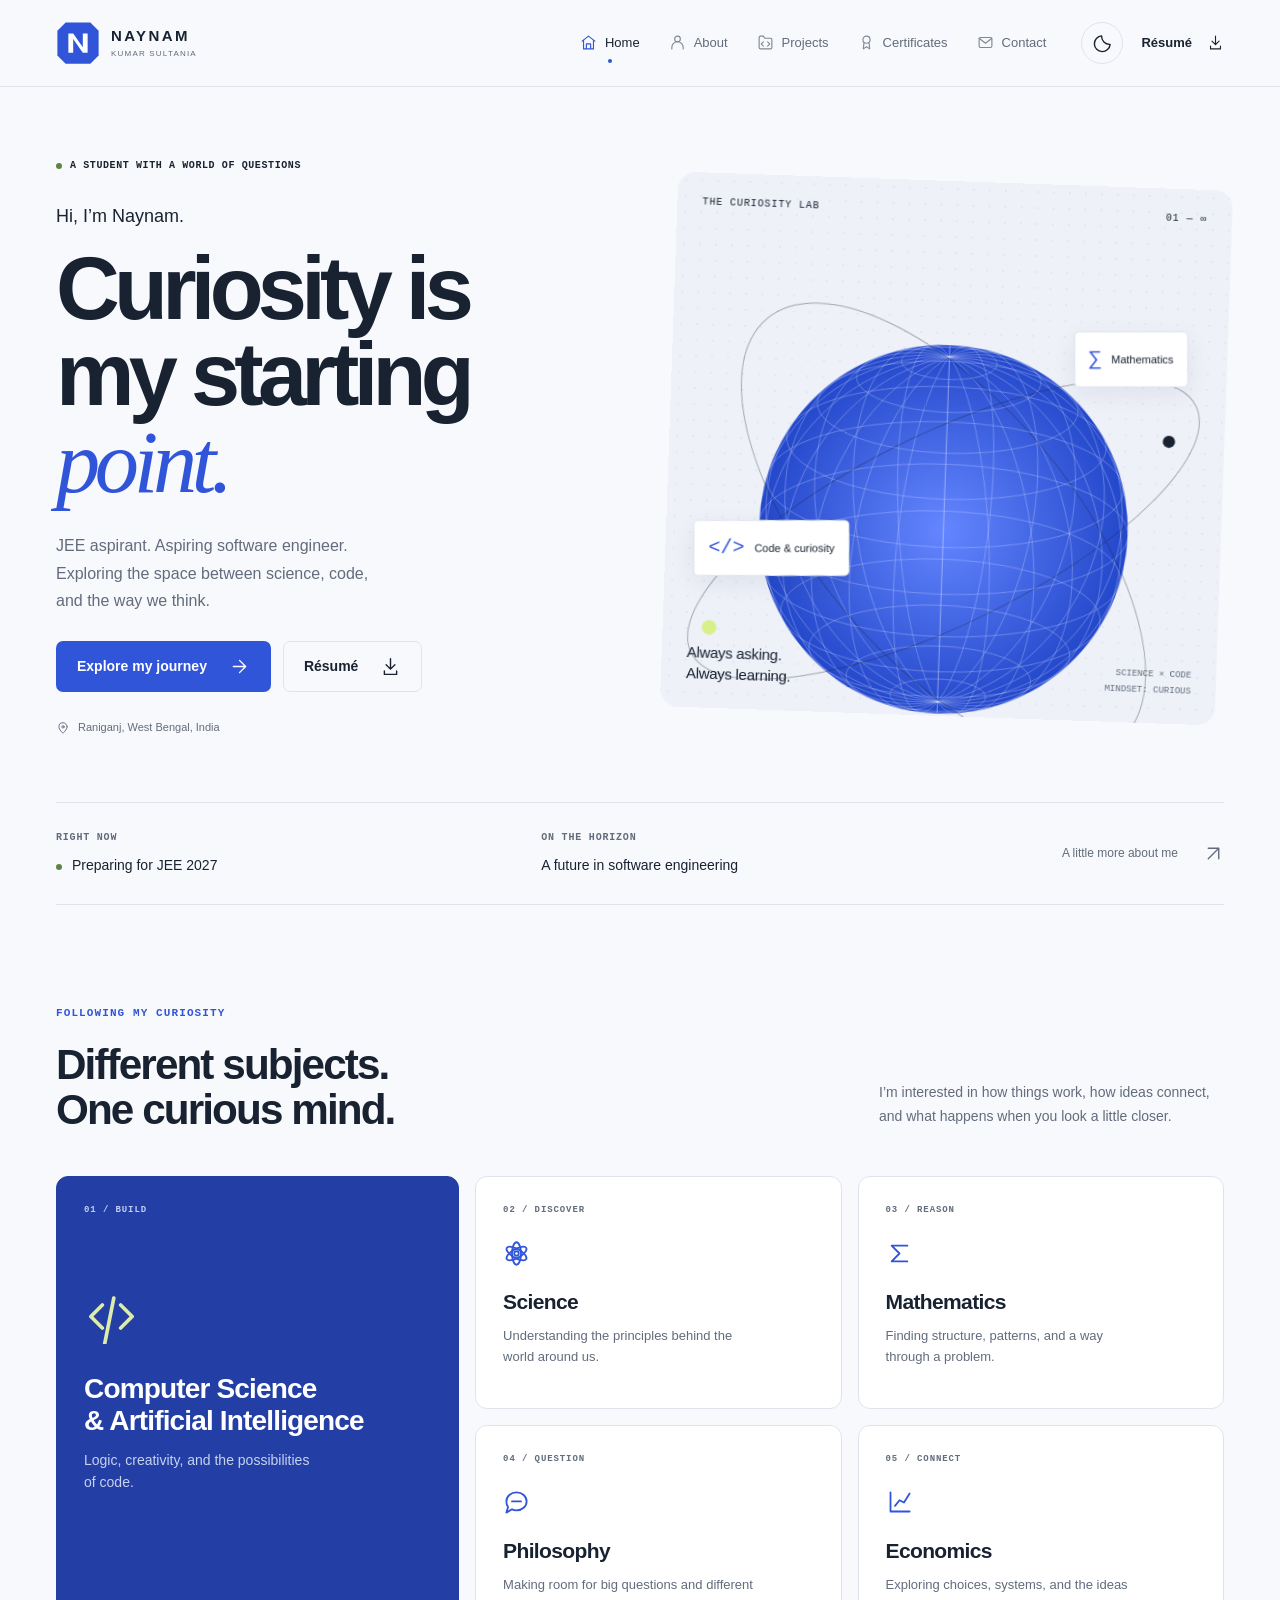
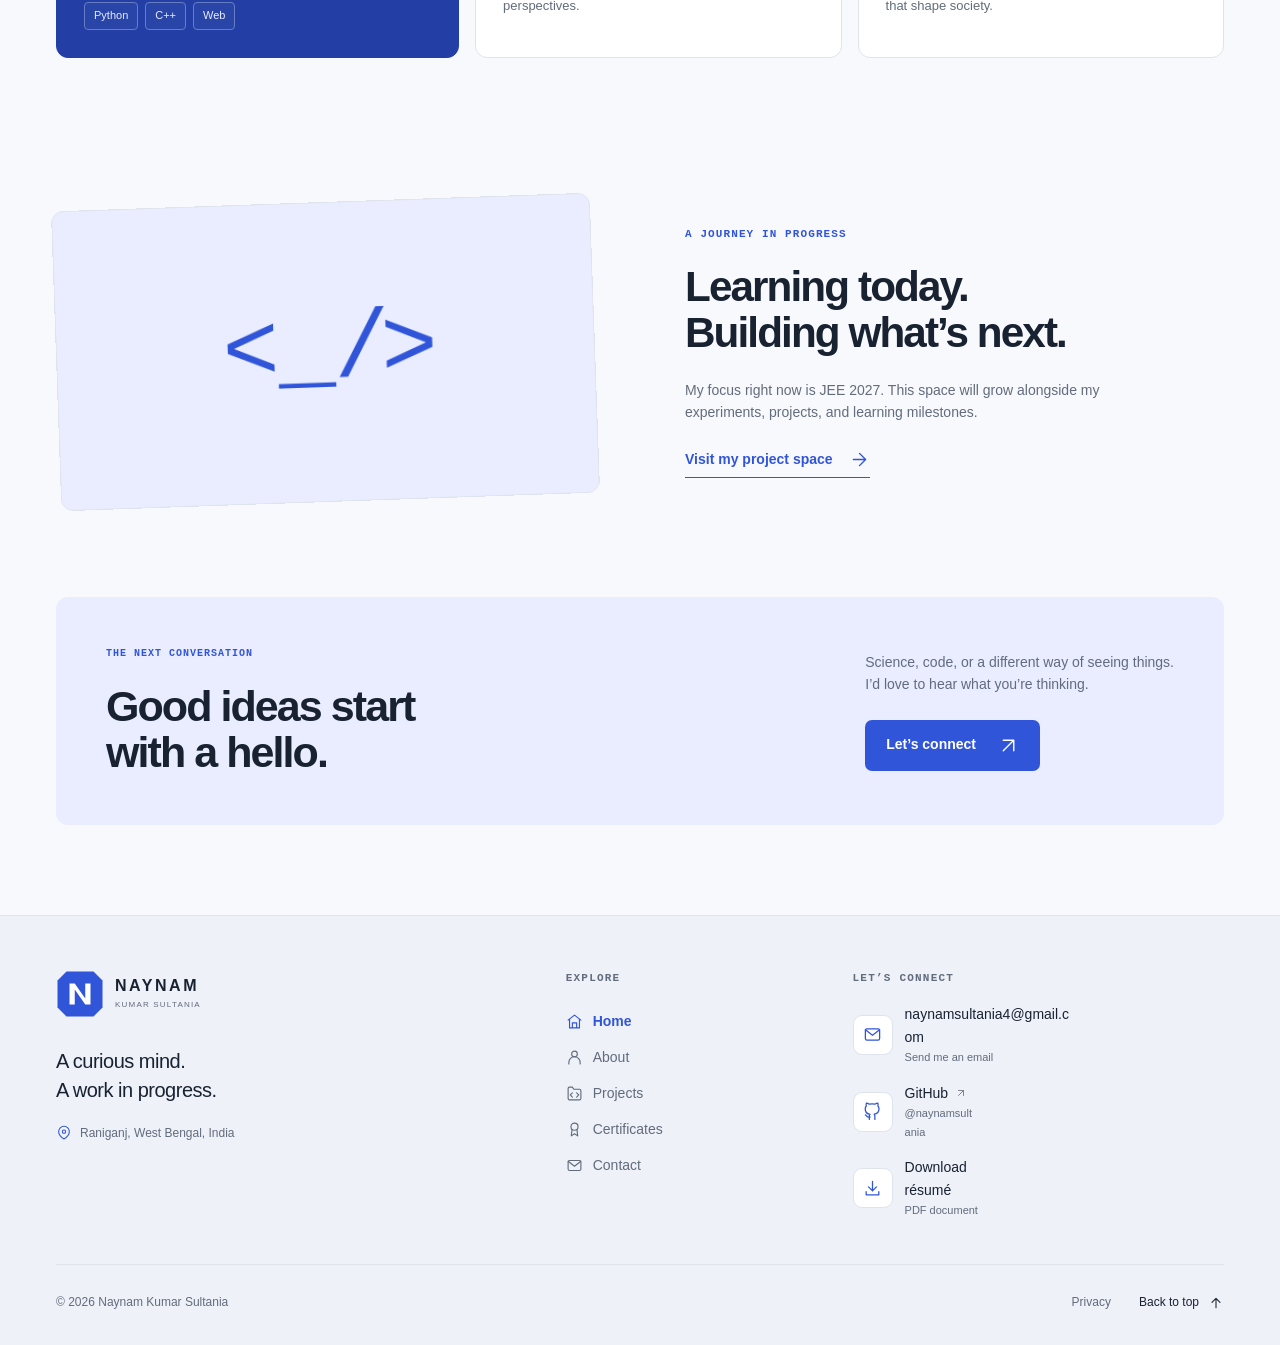
==== commit 1e7ecc9a: "Add structured footer across all portfolio pages" ====
--- a/index.html
+++ b/index.html
@@ -1,6 +1,6 @@
 <!doctype html>
-<html lang="en"><head><meta charset="utf-8"><meta name="viewport" content="width=device-width, initial-scale=1"><title>Home — Naynam Kumar Sultania</title><meta name="description" content="Student &amp; aspiring software engineer. Explore Naynam Kumar Sultania’s interests, education, skills, and journey toward JEE 2027."><meta name="theme-color" content="#f8f9fc"><meta name="color-scheme" content="light dark"><meta property="og:type" content="website"><meta property="og:title" content="Home — Naynam Kumar Sultania"><meta property="og:description" content="Student &amp; aspiring software engineer. Explore Naynam Kumar Sultania’s interests, education, skills, and journey toward JEE 2027."><meta name="twitter:card" content="summary"><link rel="icon" href="assets/favicon.svg?v=2" type="image/svg+xml"><script src="assets/theme.js"></script><link rel="stylesheet" href="assets/style.css?v=3"><script type="application/ld+json">{"@context": "https://schema.org", "@type": "Person", "name": "Naynam Kumar Sultania", "jobTitle": "JEE aspirant and aspiring software engineer", "email": "mailto:naynamsultania4@gmail.com", "address": {"@type": "PostalAddress", "addressLocality": "Raniganj", "addressRegion": "West Bengal", "addressCountry": "IN"}, "knowsAbout": ["Science", "Mathematics", "Computer Science", "Artificial Intelligence", "Philosophy", "Economics", "Python", "C++", "HTML", "CSS", "JavaScript", "MySQL", "PostgreSQL"], "url": "https://naynamsultania.github.io/"}</script><script defer src="assets/content.js"></script><script defer src="assets/main.js?v=3"></script><link rel="canonical" href="https://naynamsultania.github.io/"><meta property="og:url" content="https://naynamsultania.github.io/"></head>
-<body data-page="index"><a class="skip-link" href="#main">Skip to content</a><header class="site-header"><div class="container header-inner"><a class="brand" href="index.html" aria-label="Naynam Kumar Sultania, home"><svg class="brand-symbol" xmlns="http://www.w3.org/2000/svg" viewBox="0 0 64 64" width="44" height="44" aria-hidden="true" focusable="false"><path class="brand-plate" d="M14 2H50L62 14V50L50 62H14L2 50V14Z" fill="#3155d9"/><path class="brand-letter" d="M18 46V18H25L39 38V18H46V46H39L25 26V46Z" fill="#ffffff"/></svg><span class="brand-wordmark" aria-hidden="true"><span class="brand-name">Naynam</span><span class="brand-surname">Kumar Sultania</span></span></a><nav id="main-nav" aria-label="Main navigation"><a href="index.html" aria-current="page"><svg class="icon nav-icon" viewBox="0 0 24 24" fill="none" stroke="currentColor" stroke-width="1.6" stroke-linecap="round" stroke-linejoin="round" aria-hidden="true" focusable="false"><path d="m3 10 9-7 9 7"/><path d="M5 9v12h14V9M9 21v-7h6v7"/></svg><span>Home</span></a><a href="about.html" ><svg class="icon nav-icon" viewBox="0 0 24 24" fill="none" stroke="currentColor" stroke-width="1.6" stroke-linecap="round" stroke-linejoin="round" aria-hidden="true" focusable="false"><circle cx="12" cy="7" r="4"/><path d="M4 21v-2a8 8 0 0 1 16 0v2"/></svg><span>About</span></a><a href="projects.html" ><svg class="icon nav-icon" viewBox="0 0 24 24" fill="none" stroke="currentColor" stroke-width="1.6" stroke-linecap="round" stroke-linejoin="round" aria-hidden="true" focusable="false"><path d="M3 7V5a2 2 0 0 1 2-2h4l2 3h8a2 2 0 0 1 2 2v11a2 2 0 0 1-2 2H5a2 2 0 0 1-2-2V7Z"/><path d="m9 11-3 3 3 3m6-6 3 3-3 3"/></svg><span>Projects</span></a><a href="certificates.html" ><svg class="icon nav-icon" viewBox="0 0 24 24" fill="none" stroke="currentColor" stroke-width="1.6" stroke-linecap="round" stroke-linejoin="round" aria-hidden="true" focusable="false"><circle cx="12" cy="8" r="5"/><path d="m8.5 12-1 9L12 18l4.5 3-1-9"/></svg><span>Certificates</span></a><a href="contact.html" ><svg class="icon nav-icon" viewBox="0 0 24 24" fill="none" stroke="currentColor" stroke-width="1.6" stroke-linecap="round" stroke-linejoin="round" aria-hidden="true" focusable="false"><rect x="3" y="5" width="18" height="14" rx="2"/><path d="m3 6 9 7 9-7"/></svg><span>Contact</span></a></nav><div class="header-actions"><button type="button" class="icon-button theme-toggle" aria-label="Switch to dark mode"><svg class="icon" viewBox="0 0 24 24" fill="none" stroke="currentColor" stroke-width="1.6" stroke-linecap="round" stroke-linejoin="round" aria-hidden="true"><path d="M20.7 13A9 9 0 0 1 11 3.3 9 9 0 1 0 20.7 13Z"/></svg><svg class="icon" viewBox="0 0 24 24" fill="none" stroke="currentColor" stroke-width="1.6" stroke-linecap="round" stroke-linejoin="round" aria-hidden="true"><circle cx="12" cy="12" r="4"/><path d="M12 2v2m0 16v2M2 12h2m16 0h2M5 5l1.4 1.4m11.2 11.2L19 19M5 19l1.4-1.4M17.6 6.4 19 5"/></svg></button><a class="resume-link" href="assets/Naynam_Kumar_Sultania_Resume.pdf" download>Résumé <svg class="icon" viewBox="0 0 24 24" fill="none" stroke="currentColor" stroke-width="1.6" stroke-linecap="round" stroke-linejoin="round" aria-hidden="true"><path d="M12 3v12m-5-5 5 5 5-5M5 17v4h14v-4"/></svg></a><button type="button" class="icon-button menu-toggle" aria-label="Open menu" aria-controls="main-nav" aria-expanded="false"><svg class="icon" viewBox="0 0 24 24" fill="none" stroke="currentColor" stroke-width="1.6" stroke-linecap="round" stroke-linejoin="round" aria-hidden="true"><path d="M4 7h16M4 12h16M4 17h16"/></svg></button></div></div></header>
+<html lang="en"><head><meta charset="utf-8"><meta name="viewport" content="width=device-width, initial-scale=1"><title>Home — Naynam Kumar Sultania</title><meta name="description" content="Student &amp; aspiring software engineer. Explore Naynam Kumar Sultania’s interests, education, skills, and journey toward JEE 2027."><meta name="theme-color" content="#f8f9fc"><meta name="color-scheme" content="light dark"><meta property="og:type" content="website"><meta property="og:title" content="Home — Naynam Kumar Sultania"><meta property="og:description" content="Student &amp; aspiring software engineer. Explore Naynam Kumar Sultania’s interests, education, skills, and journey toward JEE 2027."><meta name="twitter:card" content="summary"><link rel="icon" href="assets/favicon.svg?v=2" type="image/svg+xml"><script src="assets/theme.js"></script><link rel="stylesheet" href="assets/style.css?v=4"><script type="application/ld+json">{"@context": "https://schema.org", "@type": "Person", "name": "Naynam Kumar Sultania", "jobTitle": "JEE aspirant and aspiring software engineer", "email": "mailto:naynamsultania4@gmail.com", "address": {"@type": "PostalAddress", "addressLocality": "Raniganj", "addressRegion": "West Bengal", "addressCountry": "IN"}, "knowsAbout": ["Science", "Mathematics", "Computer Science", "Artificial Intelligence", "Philosophy", "Economics", "Python", "C++", "HTML", "CSS", "JavaScript", "MySQL", "PostgreSQL"], "url": "https://naynamsultania.github.io/"}</script><script defer src="assets/content.js"></script><script defer src="assets/main.js?v=4"></script><link rel="canonical" href="https://naynamsultania.github.io/"><meta property="og:url" content="https://naynamsultania.github.io/"></head>
+<body id="top" data-page="index"><a class="skip-link" href="#main">Skip to content</a><header class="site-header"><div class="container header-inner"><a class="brand" href="index.html" aria-label="Naynam Kumar Sultania, home"><svg class="brand-symbol" xmlns="http://www.w3.org/2000/svg" viewBox="0 0 64 64" width="44" height="44" aria-hidden="true" focusable="false"><path class="brand-plate" d="M14 2H50L62 14V50L50 62H14L2 50V14Z" fill="#3155d9"/><path class="brand-letter" d="M18 46V18H25L39 38V18H46V46H39L25 26V46Z" fill="#ffffff"/></svg><span class="brand-wordmark" aria-hidden="true"><span class="brand-name">Naynam</span><span class="brand-surname">Kumar Sultania</span></span></a><nav id="main-nav" aria-label="Main navigation"><a href="index.html" aria-current="page"><svg class="icon nav-icon" viewBox="0 0 24 24" fill="none" stroke="currentColor" stroke-width="1.6" stroke-linecap="round" stroke-linejoin="round" aria-hidden="true" focusable="false"><path d="m3 10 9-7 9 7"/><path d="M5 9v12h14V9M9 21v-7h6v7"/></svg><span>Home</span></a><a href="about.html" ><svg class="icon nav-icon" viewBox="0 0 24 24" fill="none" stroke="currentColor" stroke-width="1.6" stroke-linecap="round" stroke-linejoin="round" aria-hidden="true" focusable="false"><circle cx="12" cy="7" r="4"/><path d="M4 21v-2a8 8 0 0 1 16 0v2"/></svg><span>About</span></a><a href="projects.html" ><svg class="icon nav-icon" viewBox="0 0 24 24" fill="none" stroke="currentColor" stroke-width="1.6" stroke-linecap="round" stroke-linejoin="round" aria-hidden="true" focusable="false"><path d="M3 7V5a2 2 0 0 1 2-2h4l2 3h8a2 2 0 0 1 2 2v11a2 2 0 0 1-2 2H5a2 2 0 0 1-2-2V7Z"/><path d="m9 11-3 3 3 3m6-6 3 3-3 3"/></svg><span>Projects</span></a><a href="certificates.html" ><svg class="icon nav-icon" viewBox="0 0 24 24" fill="none" stroke="currentColor" stroke-width="1.6" stroke-linecap="round" stroke-linejoin="round" aria-hidden="true" focusable="false"><circle cx="12" cy="8" r="5"/><path d="m8.5 12-1 9L12 18l4.5 3-1-9"/></svg><span>Certificates</span></a><a href="contact.html" ><svg class="icon nav-icon" viewBox="0 0 24 24" fill="none" stroke="currentColor" stroke-width="1.6" stroke-linecap="round" stroke-linejoin="round" aria-hidden="true" focusable="false"><rect x="3" y="5" width="18" height="14" rx="2"/><path d="m3 6 9 7 9-7"/></svg><span>Contact</span></a></nav><div class="header-actions"><button type="button" class="icon-button theme-toggle" aria-label="Switch to dark mode"><svg class="icon" viewBox="0 0 24 24" fill="none" stroke="currentColor" stroke-width="1.6" stroke-linecap="round" stroke-linejoin="round" aria-hidden="true"><path d="M20.7 13A9 9 0 0 1 11 3.3 9 9 0 1 0 20.7 13Z"/></svg><svg class="icon" viewBox="0 0 24 24" fill="none" stroke="currentColor" stroke-width="1.6" stroke-linecap="round" stroke-linejoin="round" aria-hidden="true"><circle cx="12" cy="12" r="4"/><path d="M12 2v2m0 16v2M2 12h2m16 0h2M5 5l1.4 1.4m11.2 11.2L19 19M5 19l1.4-1.4M17.6 6.4 19 5"/></svg></button><a class="resume-link" href="assets/Naynam_Kumar_Sultania_Resume.pdf" download>Résumé <svg class="icon" viewBox="0 0 24 24" fill="none" stroke="currentColor" stroke-width="1.6" stroke-linecap="round" stroke-linejoin="round" aria-hidden="true"><path d="M12 3v12m-5-5 5 5 5-5M5 17v4h14v-4"/></svg></a><button type="button" class="icon-button menu-toggle" aria-label="Open menu" aria-controls="main-nav" aria-expanded="false"><svg class="icon" viewBox="0 0 24 24" fill="none" stroke="currentColor" stroke-width="1.6" stroke-linecap="round" stroke-linejoin="round" aria-hidden="true"><path d="M4 7h16M4 12h16M4 17h16"/></svg></button></div></div></header>
 <main id="main">
 <section class="hero container">
  <div class="hero-copy"><div class="availability"><span></span> A STUDENT WITH A WORLD OF QUESTIONS</div>
@@ -23,5 +23,37 @@
 </div></section>
 <section class="chapter container reveal"><div class="chapter-art" aria-hidden="true"><span>&lt;</span><span class="blinking-cursor">_</span><span>/&gt;</span></div><div><span class="eyebrow">A JOURNEY IN PROGRESS</span><h2>Learning today.<br>Building what’s next.</h2><p>My focus right now is JEE 2027. This space will grow alongside my experiments, projects, and learning milestones.</p><a class="text-link" href="projects.html">Visit my project space <svg class="icon" viewBox="0 0 24 24" fill="none" stroke="currentColor" stroke-width="1.6" stroke-linecap="round" stroke-linejoin="round" aria-hidden="true"><path d="M5 12h14M12 5l7 7-7 7"/></svg></a></div></section>
 <section class="contact-cta container reveal"><div><span class="eyebrow">THE NEXT CONVERSATION</span><h2>Good ideas start<br>with a hello.</h2></div><div><p>Science, code, or a different way of seeing things.<br>I’d love to hear what you’re thinking.</p><a class="button primary" href="contact.html" >Let’s connect<svg class="icon" viewBox="0 0 24 24" fill="none" stroke="currentColor" stroke-width="1.6" stroke-linecap="round" stroke-linejoin="round" aria-hidden="true"><path d="M6 18 18 6M6 6h12v12"/></svg></a></div></section>
-</main><footer class="site-footer container"><div class="footer-top"><a class="brand" href="index.html" aria-label="Naynam Kumar Sultania, home"><svg class="brand-symbol" xmlns="http://www.w3.org/2000/svg" viewBox="0 0 64 64" width="44" height="44" aria-hidden="true" focusable="false"><path class="brand-plate" d="M14 2H50L62 14V50L50 62H14L2 50V14Z" fill="#3155d9"/><path class="brand-letter" d="M18 46V18H25L39 38V18H46V46H39L25 26V46Z" fill="#ffffff"/></svg><span class="brand-wordmark" aria-hidden="true"><span class="brand-name">Naynam</span><span class="brand-surname">Kumar Sultania</span></span></a><p>A curious mind. A work in progress.</p><a class="footer-email" href="mailto:naynamsultania4@gmail.com">Say hello <svg class="icon" viewBox="0 0 24 24" fill="none" stroke="currentColor" stroke-width="1.6" stroke-linecap="round" stroke-linejoin="round" aria-hidden="true"><path d="M6 18 18 6M6 6h12v12"/></svg></a></div><div class="footer-bottom"><span>© <span data-year>2026</span> Naynam Kumar Sultania</span><span>Made with curiosity in Raniganj.</span><a href="privacy.html">Privacy</a></div></footer><div class="toast" role="status" aria-live="polite"></div>
+</main><footer class="site-footer" id="footer">
+  <div class="container">
+    <div class="footer-grid">
+      <div class="footer-identity">
+        <a class="brand" href="index.html" aria-label="Naynam Kumar Sultania, home"><svg class="brand-symbol" xmlns="http://www.w3.org/2000/svg" viewBox="0 0 64 64" width="44" height="44" aria-hidden="true" focusable="false"><path class="brand-plate" d="M14 2H50L62 14V50L50 62H14L2 50V14Z" fill="#3155d9"/><path class="brand-letter" d="M18 46V18H25L39 38V18H46V46H39L25 26V46Z" fill="#ffffff"/></svg><span class="brand-wordmark" aria-hidden="true"><span class="brand-name">Naynam</span><span class="brand-surname">Kumar Sultania</span></span></a>
+        <p class="footer-description">A curious mind.<br>A work in progress.</p>
+        <p class="footer-location"><svg class="icon " viewBox="0 0 24 24" fill="none" stroke="currentColor" stroke-width="1.6" stroke-linecap="round" stroke-linejoin="round" aria-hidden="true" focusable="false"><path d="M20 10c0 6-8 11-8 11S4 16 4 10a8 8 0 1 1 16 0Z"/><circle cx="12" cy="10" r="2.5"/></svg><span>Raniganj, West Bengal, India</span></p>
+      </div>
+      <nav class="footer-nav" aria-labelledby="footer-explore-title">
+        <h2 class="footer-title" id="footer-explore-title">Explore</h2>
+        <ul>
+          <li><a href="index.html" aria-current="page"><svg class="icon nav-icon" viewBox="0 0 24 24" fill="none" stroke="currentColor" stroke-width="1.6" stroke-linecap="round" stroke-linejoin="round" aria-hidden="true" focusable="false"><path d="m3 10 9-7 9 7"/><path d="M5 9v12h14V9M9 21v-7h6v7"/></svg><span>Home</span></a></li>
+          <li><a href="about.html" ><svg class="icon nav-icon" viewBox="0 0 24 24" fill="none" stroke="currentColor" stroke-width="1.6" stroke-linecap="round" stroke-linejoin="round" aria-hidden="true" focusable="false"><circle cx="12" cy="7" r="4"/><path d="M4 21v-2a8 8 0 0 1 16 0v2"/></svg><span>About</span></a></li>
+          <li><a href="projects.html" ><svg class="icon nav-icon" viewBox="0 0 24 24" fill="none" stroke="currentColor" stroke-width="1.6" stroke-linecap="round" stroke-linejoin="round" aria-hidden="true" focusable="false"><path d="M3 7V5a2 2 0 0 1 2-2h4l2 3h8a2 2 0 0 1 2 2v11a2 2 0 0 1-2 2H5a2 2 0 0 1-2-2V7Z"/><path d="m9 11-3 3 3 3m6-6 3 3-3 3"/></svg><span>Projects</span></a></li>
+          <li><a href="certificates.html" ><svg class="icon nav-icon" viewBox="0 0 24 24" fill="none" stroke="currentColor" stroke-width="1.6" stroke-linecap="round" stroke-linejoin="round" aria-hidden="true" focusable="false"><circle cx="12" cy="8" r="5"/><path d="m8.5 12-1 9L12 18l4.5 3-1-9"/></svg><span>Certificates</span></a></li>
+          <li><a href="contact.html" ><svg class="icon nav-icon" viewBox="0 0 24 24" fill="none" stroke="currentColor" stroke-width="1.6" stroke-linecap="round" stroke-linejoin="round" aria-hidden="true" focusable="false"><rect x="3" y="5" width="18" height="14" rx="2"/><path d="m3 6 9 7 9-7"/></svg><span>Contact</span></a></li>
+        </ul>
+      </nav>
+      <section class="footer-connect" aria-labelledby="footer-connect-title">
+        <h2 class="footer-title" id="footer-connect-title">Let’s connect</h2>
+        <ul class="footer-contact-links">
+          <li><a class="footer-contact-link" href="mailto:naynamsultania4@gmail.com"><span class="footer-link-icon"><svg class="icon " viewBox="0 0 24 24" fill="none" stroke="currentColor" stroke-width="1.6" stroke-linecap="round" stroke-linejoin="round" aria-hidden="true" focusable="false"><rect x="3" y="5" width="18" height="14" rx="2"/><path d="m3 6 9 7 9-7"/></svg></span><span class="footer-link-copy"><span class="footer-link-name">naynamsultania4@gmail.com</span><span class="footer-link-detail">Send me an email</span></span></a></li>
+          <li><a class="footer-contact-link" data-footer-github href="https://github.com/naynamsultania" target="_blank" rel="noopener noreferrer" aria-label="GitHub, opens in a new tab"><span class="footer-link-icon"><svg class="icon " viewBox="0 0 24 24" fill="none" stroke="currentColor" stroke-width="1.6" stroke-linecap="round" stroke-linejoin="round" aria-hidden="true" focusable="false"><path d="M9 19c-4.3 1.3-4.3-2.2-6-2.7M15 22v-3.9a3.4 3.4 0 0 0-.9-2.7c3-.3 6.1-1.5 6.1-6.8A5.3 5.3 0 0 0 18.8 5a4.9 4.9 0 0 0-.1-3.6S17.6 1.1 15 2.8a13.4 13.4 0 0 0-7 0C5.4 1.1 4.3 1.4 4.3 1.4A4.9 4.9 0 0 0 4.2 5a5.3 5.3 0 0 0-1.4 3.7c0 5.3 3.1 6.5 6.1 6.8a3.4 3.4 0 0 0-.9 2.6V22"/></svg></span><span class="footer-link-copy"><span class="footer-link-name">GitHub <svg class="icon footer-external" viewBox="0 0 24 24" fill="none" stroke="currentColor" stroke-width="1.6" stroke-linecap="round" stroke-linejoin="round" aria-hidden="true" focusable="false"><path d="M7 17 17 7M7 7h10v10"/></svg></span><span class="footer-link-detail">@naynamsultania</span></span></a></li>
+          <li><a class="footer-contact-link" href="assets/Naynam_Kumar_Sultania_Resume.pdf" download><span class="footer-link-icon"><svg class="icon " viewBox="0 0 24 24" fill="none" stroke="currentColor" stroke-width="1.6" stroke-linecap="round" stroke-linejoin="round" aria-hidden="true" focusable="false"><path d="M12 3v12m-5-5 5 5 5-5M4 16v4h16v-4"/></svg></span><span class="footer-link-copy"><span class="footer-link-name">Download résumé</span><span class="footer-link-detail">PDF document</span></span></a></li>
+        </ul>
+      </section>
+    </div>
+    <div class="footer-meta">
+      <p>© <span data-year>2026</span> Naynam Kumar Sultania</p>
+      <div class="footer-meta-links"><a href="privacy.html">Privacy</a><a class="footer-back-top" href="#top">Back to top <svg class="icon " viewBox="0 0 24 24" fill="none" stroke="currentColor" stroke-width="1.6" stroke-linecap="round" stroke-linejoin="round" aria-hidden="true" focusable="false"><path d="M12 19V5m-6 6 6-6 6 6"/></svg></a></div>
+    </div>
+  </div>
+</footer><div class="toast" role="status" aria-live="polite"></div>
 <section class="analytics-consent" aria-label="Optional visitor analytics" hidden><p><strong>A little insight, with your permission.</strong> Allow basic visitor measurement with Google Analytics? <a href="privacy.html">Privacy details</a></p><div><button type="button" class="button secondary" data-consent="declined">No thanks</button><button type="button" class="button primary" data-consent="accepted">Allow analytics</button></div></section></body></html>
--- a/assets/style.css
+++ b/assets/style.css
@@ -13,8 +13,8 @@
 .collection-toolbar{display:flex;justify-content:space-between;align-items:center;gap:20px;border-top:1px solid var(--line);border-bottom:1px solid var(--line);padding-block:20px}.collection-toolbar>.eyebrow{margin:0;color:var(--muted)}.filter-group{display:flex;gap:7px;flex-wrap:wrap}.filter{background:transparent;border:1px solid transparent;border-radius:5px;padding:8px 17px;font-size:12px;transition:background .2s}.filter.active{background:var(--ink);color:var(--bg)}.filter:not(.active):hover{background:var(--soft);border-color:var(--line)}.collection-count{font:11px 'Courier New',monospace;color:var(--muted);white-space:nowrap}.empty-state{text-align:center;max-width:800px;margin:0 auto;padding:45px 0 75px}.empty-state .eyebrow{font-size:10px;letter-spacing:.08em;margin-top:24px}.empty-state h2{font-size:39px}.empty-state p{font-size:14px;margin:20px 0 26px;line-height:1.75}.empty-art{margin:0 auto 30px;position:relative;width:234px;height:148px;border:1px solid var(--line);border-radius:8px;background:var(--surface);box-shadow:9px 11px 0 var(--soft);transform:rotate(-5deg);text-align:left;padding:14px 20px}.editor-dots{display:flex;gap:4px;border-bottom:1px solid var(--line);padding-bottom:12px;margin-bottom:15px}.editor-dots i{display:block;width:5px;height:5px;background:var(--line);border-radius:50%}.empty-art>span{font:15px 'Courier New',monospace;color:var(--blue)}.empty-code-lines{margin-top:12px;display:grid;gap:7px}.empty-code-lines i{display:block;background:var(--line);width:65%;height:3px}.empty-code-lines i:nth-child(2){width:42%}.empty-code-lines i:nth-child(3){width:55%}.bottom-note{padding:24px 0;border-top:1px solid var(--line);display:flex;align-items:center;gap:8px;font-size:12px;color:var(--muted);margin-bottom:52px}.bottom-note a{margin-left:auto;display:flex;align-items:center;gap:18px;color:var(--ink)}.bottom-note .icon{width:18px;height:18px}.certificate-art{height:150px;width:225px;margin:0 auto 24px;position:relative}.certificate-sheet{position:absolute;inset:9px 27px 0 18px;background:var(--surface);border:1px solid var(--line);box-shadow:8px 8px 0 var(--soft);transform:rotate(-7deg);padding:25px}.certificate-sheet i{display:block;height:4px;background:var(--line);width:70%;margin-bottom:9px}.certificate-sheet i:nth-child(2){width:100%}.certificate-sheet i:nth-child(3){width:50%}.certificate-sheet>.icon{width:43px;height:43px;color:var(--blue);position:absolute;bottom:4px;right:8px}.certificate-spark{position:absolute;right:4px;top:-11px;font-size:54px;color:var(--blue)}.project-grid,.certificate-grid{display:grid;grid-template-columns:repeat(3,1fr);gap:24px;padding-top:25px}.project-grid:empty,.certificate-grid:empty{padding:0}.project-card,.certificate-card{border:1px solid var(--line);background:var(--surface);border-radius:var(--radius);padding:25px;min-width:0}.project-card h2,.certificate-card h2{font-size:24px;margin:15px 0}.project-card p,.certificate-card p{font-size:14px;margin-bottom:20px}.project-card .project-links{display:flex;gap:22px;margin-top:24px}.certificate-card>button{display:block;border:0;background:none;text-align:left;width:100%;padding:0}.certificate-card img{width:100%;aspect-ratio:1.4;object-fit:contain;background:var(--soft)}.certificate-dialog{border:1px solid var(--line);border-radius:12px;max-width:min(860px,calc(100% - 32px));width:100%;max-height:90vh;background:var(--surface);color:var(--ink);padding:36px}.certificate-dialog::backdrop{background:#080f23bf;backdrop-filter:blur(5px)}.certificate-dialog h2{font-size:25px;padding-right:45px;margin-bottom:25px}.certificate-dialog img{display:block;max-height:60vh;width:100%;object-fit:contain;background:var(--soft)}.certificate-dialog p{font-size:13px;margin:17px 0}.dialog-close{position:absolute;right:15px;top:15px}.noscript-note{padding:20px;font-size:14px}
 /* Contact */
 .contact-layout{display:grid;grid-template-columns:.9fr 1.1fr;gap:78px;padding-top:8px;padding-bottom:90px}.contact-details{padding-top:20px}.contact-details h2{font-size:39px}.contact-details>p{max-width:330px;font-size:14px;margin:22px 0 31px}.contact-detail{display:flex;gap:18px;border-top:1px solid var(--line);padding:26px 0}.contact-detail>.icon{margin-top:3px;color:var(--blue)}.contact-detail .tiny-label{margin-bottom:8px}.contact-detail a,.contact-detail div>span:last-child{font-size:14px;overflow-wrap:anywhere}.contact-detail a:hover{color:var(--blue)}.copy-email{display:flex;gap:8px;align-items:center;background:none;border:0;padding:0;margin-top:11px;font-size:11px;color:var(--muted)}.copy-email .icon{width:13px;height:13px}.contact-focus{background:var(--soft);border-radius:6px;padding:16px;font-size:11px;display:flex;align-items:center;gap:9px}.contact-form{background:var(--surface);padding:34px;border:1px solid var(--line);border-radius:var(--radius)}.contact-form h2{font-size:27px}.form-intro{font-size:13px;margin:8px 0 27px}.form-row{display:grid;grid-template-columns:1fr 1fr;gap:18px}.field{display:flex;flex-direction:column;margin-bottom:22px;min-width:0}.field label{font-size:12px;font-weight:600;margin-bottom:8px}.field input,.field textarea,.copy-fallback textarea{width:100%;min-height:45px;border:1px solid var(--line);border-radius:6px;padding:12px;background:var(--bg);color:var(--ink);font-size:13px;line-height:1.5;resize:vertical}.field input::placeholder,.field textarea::placeholder{color:var(--muted);opacity:.8}.field input:focus,.field textarea:focus{outline-offset:2px}.field-hint{font-size:10px;color:var(--muted);margin-top:7px}.contact-form>.button{width:100%;justify-content:space-between}.form-note{font-size:10px;margin:13px 0 16px;line-height:1.5}.copy-message{font-size:11px;border-bottom:0;padding:0}.copy-message .icon{width:14px;height:14px}.form-status{font-size:12px;color:var(--blue);margin-top:12px}.copy-fallback{margin-top:15px}.copy-fallback label{font-size:12px}.privacy-copy{max-width:780px;padding-bottom:80px}.privacy-copy h2{font-size:27px;margin:35px 0 15px}.privacy-copy p{font-size:15px;line-height:1.8}.privacy-copy a{text-decoration:underline;text-underline-offset:3px}.analytics-settings{margin-top:20px}.error-page{min-height:65vh}.error-page .button{margin-top:30px}
-/* Footer and motion */
-.site-footer{padding-bottom:27px;border-top:1px solid var(--line)}.footer-top{display:flex;align-items:center;gap:28px;padding:29px 0}.footer-top p{font-size:12px}.footer-email{display:flex;gap:15px;align-items:center;margin-left:auto;font-size:12px}.footer-email .icon{width:18px;height:18px}.footer-bottom{border-top:1px solid var(--line);padding-top:20px;display:flex;justify-content:space-between;gap:16px;font-size:10px;color:var(--muted)}.footer-bottom a:hover{color:var(--blue)}.toast{position:fixed;left:50%;bottom:25px;transform:translate(-50%,25px);z-index:40;background:var(--ink);color:var(--bg);padding:12px 22px;border-radius:8px;font-size:13px;opacity:0;pointer-events:none;transition:opacity .2s,transform .2s}.toast.visible{opacity:1;transform:translate(-50%,0)}.reveal.in-view{animation:arrive .6s both}.analytics-consent{position:fixed;bottom:20px;right:20px;z-index:35;width:min(480px,calc(100% - 40px));border:1px solid var(--line);background:var(--surface);padding:23px;border-radius:12px;box-shadow:var(--shadow)}.analytics-consent p{font-size:12px;line-height:1.7}.analytics-consent strong{display:block;color:var(--ink);font-size:14px}.analytics-consent a{text-decoration:underline}.analytics-consent>div{display:flex;justify-content:flex-end;gap:8px;margin-top:17px}.analytics-consent .button{font-size:12px;padding:10px 14px;min-height:40px}
+/* Motion and notices */
+.toast{position:fixed;left:50%;bottom:25px;transform:translate(-50%,25px);z-index:40;background:var(--ink);color:var(--bg);padding:12px 22px;border-radius:8px;font-size:13px;opacity:0;pointer-events:none;transition:opacity .2s,transform .2s}.toast.visible{opacity:1;transform:translate(-50%,0)}.reveal.in-view{animation:arrive .6s both}.analytics-consent{position:fixed;bottom:20px;right:20px;z-index:35;width:min(480px,calc(100% - 40px));border:1px solid var(--line);background:var(--surface);padding:23px;border-radius:12px;box-shadow:var(--shadow)}.analytics-consent p{font-size:12px;line-height:1.7}.analytics-consent strong{display:block;color:var(--ink);font-size:14px}.analytics-consent a{text-decoration:underline}.analytics-consent>div{display:flex;justify-content:flex-end;gap:8px;margin-top:17px}.analytics-consent .button{font-size:12px;padding:10px 14px;min-height:40px}
 /* Laptop and tablet */
 @media(min-width:1500px){.hero{padding-block:95px}.orbit-art{height:565px}.orbital{top:3%}}
 @media(max-width:1100px){.container{width:calc(100% - 72px)}.header-inner{gap:25px}#main-nav{gap:20px}.header-actions{gap:14px}.hero{gap:23px;padding-top:55px}.hero h1{font-size:79px}.orbit-art{height:477px}.orbital{width:128%;left:-14%;top:14%}.label-math{top:29%;right:5%}.label-code{bottom:24%;left:4%}.availability{font-size:9px}.now-strip>a{font-size:11px;gap:12px}.now-strip strong{font-size:13px}.chapter{gap:50px}.about-story{gap:45px}.contact-layout{gap:40px}.contact-form{padding:27px}.contact-cta{padding:40px}.contact-cta h2{font-size:38px}.skill-group h3{font-size:16px}}
@@ -43,15 +43,70 @@
   #main-nav a[aria-current=page]::after{display:none}
 }
 
-@media(max-width:800px){.container{width:calc(100% - 48px)}.header-inner{min-height:74px;gap:20px}.header-actions{margin-left:auto}.resume-link{margin-right:4px}.menu-toggle{display:flex}.menu-toggle[aria-expanded=true]{background:var(--blue-soft);border-color:var(--blue)}#main-nav{display:none;position:absolute;top:74px;left:0;right:0;background:var(--surface);padding:18px 24px 25px;border-bottom:1px solid var(--line);box-shadow:0 20px 20px #0001;flex-direction:column;gap:0;align-items:stretch}#main-nav.is-open{display:flex}#main-nav a{padding:13px;font-size:15px}#main-nav a[aria-current=page]{background:var(--blue-soft);border-radius:5px}#main-nav a[aria-current=page]::after{display:none}.hero{padding-top:45px;gap:15px}.hero h1{font-size:67px}.hero-description{font-size:14px}.hero-hello{font-size:17px}.availability{font-size:8px;letter-spacing:0;margin-bottom:27px}.hero-actions{gap:8px}.hero-actions .button{font-size:12px;padding:12px;gap:12px;min-height:47px}.orbit-art{height:428px}.orbital{top:20%}.orbit-label{padding:8px 10px;font-size:17px}.orbit-label span{font-size:9px}.art-top{font-size:8px;left:17px;right:17px}.art-note{font-size:12px;left:17px}.art-coordinate{right:17px;font-size:8px}.label-math{top:32%;right:4%}.label-code{bottom:26%}.now-strip{flex-wrap:wrap}.now-strip>a{display:none}.section{padding-block:70px}.section-heading{align-items:flex-start;gap:25px}.section-heading>p{max-width:270px;font-size:13px}.interest-grid{grid-template-columns:1fr 1fr}.interest-featured{grid-row:auto;grid-column:span 2;min-height:280px;padding-right:45%;position:relative}.interest-featured>.icon{position:absolute;top:56px;right:12%;width:90px;height:90px;margin:0}.interest-featured h3{font-size:28px}.interest-featured .tags{margin-top:10px}.chapter{gap:35px;padding-bottom:70px}.chapter-art{font-size:60px;height:250px}.chapter h2{font-size:33px}.contact-cta{padding:35px;gap:20px}.contact-cta h2{font-size:34px}.contact-cta p{font-size:12px}.contact-cta .eyebrow{font-size:8px}.page-heading{padding-block:50px 40px}.page-heading h1{font-size:57px}.page-heading p{font-size:14px}.about-story{gap:30px}.name-panel{padding:25px;min-height:410px}.name-panel .monogram{margin-block:40px}.name-panel .monogram .brand-symbol{width:110px;height:110px}.name-panel h2{font-size:23px}.story-copy h2{font-size:30px}.story-copy p{font-size:13px}.story-copy .eyebrow{font-size:9px}.skills-grid{grid-template-columns:1fr 1fr;gap:35px}.skill-group:nth-child(2){border-right:0}.skills-section{margin-bottom:60px}.contact-layout{grid-template-columns:1fr;gap:35px}.contact-details{display:grid;grid-template-columns:1fr 1fr;column-gap:30px}.contact-details>.eyebrow,.contact-details>h2,.contact-details>p{grid-column:1/-1}.contact-details>p{max-width:430px}.contact-focus{grid-column:1/-1;width:max-content}.project-grid,.certificate-grid{grid-template-columns:1fr 1fr}.footer-bottom>span:nth-child(2){display:none}}
+@media(max-width:800px){.container{width:calc(100% - 48px)}.header-inner{min-height:74px;gap:20px}.header-actions{margin-left:auto}.resume-link{margin-right:4px}.menu-toggle{display:flex}.menu-toggle[aria-expanded=true]{background:var(--blue-soft);border-color:var(--blue)}#main-nav{display:none;position:absolute;top:74px;left:0;right:0;background:var(--surface);padding:18px 24px 25px;border-bottom:1px solid var(--line);box-shadow:0 20px 20px #0001;flex-direction:column;gap:0;align-items:stretch}#main-nav.is-open{display:flex}#main-nav a{padding:13px;font-size:15px}#main-nav a[aria-current=page]{background:var(--blue-soft);border-radius:5px}#main-nav a[aria-current=page]::after{display:none}.hero{padding-top:45px;gap:15px}.hero h1{font-size:67px}.hero-description{font-size:14px}.hero-hello{font-size:17px}.availability{font-size:8px;letter-spacing:0;margin-bottom:27px}.hero-actions{gap:8px}.hero-actions .button{font-size:12px;padding:12px;gap:12px;min-height:47px}.orbit-art{height:428px}.orbital{top:20%}.orbit-label{padding:8px 10px;font-size:17px}.orbit-label span{font-size:9px}.art-top{font-size:8px;left:17px;right:17px}.art-note{font-size:12px;left:17px}.art-coordinate{right:17px;font-size:8px}.label-math{top:32%;right:4%}.label-code{bottom:26%}.now-strip{flex-wrap:wrap}.now-strip>a{display:none}.section{padding-block:70px}.section-heading{align-items:flex-start;gap:25px}.section-heading>p{max-width:270px;font-size:13px}.interest-grid{grid-template-columns:1fr 1fr}.interest-featured{grid-row:auto;grid-column:span 2;min-height:280px;padding-right:45%;position:relative}.interest-featured>.icon{position:absolute;top:56px;right:12%;width:90px;height:90px;margin:0}.interest-featured h3{font-size:28px}.interest-featured .tags{margin-top:10px}.chapter{gap:35px;padding-bottom:70px}.chapter-art{font-size:60px;height:250px}.chapter h2{font-size:33px}.contact-cta{padding:35px;gap:20px}.contact-cta h2{font-size:34px}.contact-cta p{font-size:12px}.contact-cta .eyebrow{font-size:8px}.page-heading{padding-block:50px 40px}.page-heading h1{font-size:57px}.page-heading p{font-size:14px}.about-story{gap:30px}.name-panel{padding:25px;min-height:410px}.name-panel .monogram{margin-block:40px}.name-panel .monogram .brand-symbol{width:110px;height:110px}.name-panel h2{font-size:23px}.story-copy h2{font-size:30px}.story-copy p{font-size:13px}.story-copy .eyebrow{font-size:9px}.skills-grid{grid-template-columns:1fr 1fr;gap:35px}.skill-group:nth-child(2){border-right:0}.skills-section{margin-bottom:60px}.contact-layout{grid-template-columns:1fr;gap:35px}.contact-details{display:grid;grid-template-columns:1fr 1fr;column-gap:30px}.contact-details>.eyebrow,.contact-details>h2,.contact-details>p{grid-column:1/-1}.contact-details>p{max-width:430px}.contact-focus{grid-column:1/-1;width:max-content}.project-grid,.certificate-grid{grid-template-columns:1fr 1fr}}
 /* Phone */
-@media(max-width:580px){.container{width:calc(100% - 40px)}.header-inner{min-height:70px}.header-actions{gap:11px}.icon-button{width:37px;height:37px;padding:8px}.resume-link{font-size:11px;gap:8px}.resume-link .icon{width:15px}#main-nav{top:70px;padding-inline:20px}.hero{grid-template-columns:1fr;padding-top:36px;gap:35px;padding-bottom:35px}.hero h1{font-size:77px;line-height:.99}.hero-hello{font-size:17px}.hero-description{font-size:14px;line-height:1.7;margin-block:24px}.availability{font-size:8.5px;letter-spacing:.025em;margin-bottom:27px}.hero-actions .button{font-size:13px;gap:17px;padding:13px 16px;min-height:49px}.hero-location{font-size:10px;margin-top:22px}.orbit-art{height:350px;margin:0 4px;transform:rotate(1deg)}.orbital{width:100%;top:-1%;left:0}.art-top{font-size:8px;top:21px}.label-math{top:26%;right:7%}.label-code{bottom:25%;left:5%}.art-note{font-size:12px;bottom:18px}.art-coordinate{bottom:18px;font-size:7px}.now-strip{padding-block:22px;gap:20px}.now-strip>div{width:100%}.now-strip strong{font-size:13px}.now-strip .tiny-label{font-size:9px;margin-bottom:4px}.section{padding-block:59px}.section-heading{display:block;margin-bottom:28px}.section-heading>p{margin-top:22px;max-width:100%;font-size:13px;line-height:1.75}.section-heading .eyebrow{font-size:9px;margin-bottom:17px}h2{font-size:34px}.interest-grid{gap:12px}.interest-card{padding:21px;min-height:220px}.interest-card h3{font-size:19px}.interest-card p{font-size:12px}.interest-card>.icon{margin-bottom:18px}.card-index{font-size:7px;letter-spacing:.04em;margin-bottom:20px}.interest-featured{padding-right:25%;min-height:310px}.interest-featured h3{font-size:26px}.interest-featured p{max-width:225px;font-size:13px}.interest-featured>.icon{right:20px;top:36px;width:39px;height:39px}.interest-featured .tags{padding-top:17px}.chapter{grid-template-columns:1fr;gap:33px;padding-top:8px;padding-bottom:58px}.chapter-art{height:220px;margin-inline:5px;font-size:90px}.chapter h2{font-size:35px}.chapter .eyebrow{font-size:9px}.chapter p{font-size:13px}.contact-cta{display:block;padding:30px 24px;margin-bottom:54px}.contact-cta h2{font-size:36px}.contact-cta p{font-size:13px;margin-top:24px;line-height:1.8}.contact-cta .eyebrow{font-size:8px;margin-bottom:18px}.page-heading{padding-block:40px 33px}.page-heading .eyebrow{font-size:9px;margin-bottom:21px}.page-heading h1{font-size:45px;line-height:1.12;letter-spacing:-.055em}.page-heading p{font-size:13px;line-height:1.8;margin-top:23px}.page-heading p br{display:none}.about-story{grid-template-columns:1fr;gap:38px}.name-panel{min-height:370px;padding:29px}.name-panel .monogram{margin:36px 0 25px}.name-panel .monogram .brand-symbol{width:110px;height:110px}.name-panel h2{font-size:26px}.name-panel p{font-size:11px}.story-copy h2{font-size:34px}.story-copy p{font-size:14px}.timeline-item{grid-template-columns:1fr;gap:12px;padding-block:25px;padding-left:20px}.timeline-stage{font-size:10px}.timeline-item h3{font-size:21px;line-height:1.25}.timeline-item p{font-size:12px}.timeline-dot{top:29px}.timeline-item::before{top:40px;bottom:-31px}.skills-section{padding-block:56px}.skills-grid{gap:30px 15px}.skill-group .tags span{font-size:11px}.skill-group h3{font-size:17px;line-height:1.3}.skill-group>.icon{margin-bottom:15px}.collection-toolbar{align-items:flex-start;gap:10px;flex-wrap:wrap;padding-block:17px}.filter-group{gap:2px}.filter{padding:8px 12px;font-size:11px}.collection-count{font-size:10px;align-self:center}.empty-state{padding-block:45px 55px}.empty-art{width:215px;height:137px}.empty-state .eyebrow{font-size:8px;letter-spacing:.04em;line-height:1.7}.empty-state h2{font-size:31px}.empty-state p{font-size:13px}.empty-state .button{font-size:12px;min-height:45px}.desktop-break{display:none}.bottom-note{font-size:11px;flex-wrap:wrap;gap:8px;margin-bottom:35px}.bottom-note a{width:100%;margin:8px 0 0 13px;font-size:12px}.contact-layout{padding-bottom:50px;gap:30px}.contact-details{display:block;padding-top:0}.contact-details .eyebrow{font-size:9px}.contact-details h2{font-size:33px}.contact-details>p{font-size:13px}.contact-focus{width:100%;font-size:10px}.contact-form{padding:24px 20px}.contact-form h2{font-size:26px}.form-row{grid-template-columns:1fr;gap:0}.field input,.field textarea{font-size:16px;padding:12px}.field input::placeholder,.field textarea::placeholder{font-size:13px}.form-note{font-size:10px}.project-grid,.certificate-grid{grid-template-columns:1fr}.certificate-dialog{padding:30px 18px}.footer-top{gap:17px;padding-block:25px}.footer-top p{max-width:140px;font-size:10px;line-height:1.6}.footer-email{font-size:10px;gap:5px;white-space:nowrap}.footer-email .icon{width:15px;height:15px}.footer-bottom{font-size:9px;padding-top:18px}.toast{font-size:12px;width:max-content;max-width:calc(100% - 40px);text-align:center}.privacy-copy h2{font-size:25px}.privacy-copy p{font-size:14px}}
-@media(max-width:370px){.container{width:calc(100% - 32px)}.hero h1{font-size:67px}.availability{font-size:7.5px}.header-actions{gap:8px}.resume-link{font-size:10px;gap:5px}.orbit-art{height:315px}.page-heading h1{font-size:40px}.interest-card{padding:17px}.interest-card h3{font-size:17px}.interest-featured h3{font-size:25px}.filter{font-size:10px;padding:8px 10px}.footer-top p{max-width:115px}.footer-bottom{font-size:8px}}
+@media(max-width:580px){.container{width:calc(100% - 40px)}.header-inner{min-height:70px}.header-actions{gap:11px}.icon-button{width:37px;height:37px;padding:8px}.resume-link{font-size:11px;gap:8px}.resume-link .icon{width:15px}#main-nav{top:70px;padding-inline:20px}.hero{grid-template-columns:1fr;padding-top:36px;gap:35px;padding-bottom:35px}.hero h1{font-size:77px;line-height:.99}.hero-hello{font-size:17px}.hero-description{font-size:14px;line-height:1.7;margin-block:24px}.availability{font-size:8.5px;letter-spacing:.025em;margin-bottom:27px}.hero-actions .button{font-size:13px;gap:17px;padding:13px 16px;min-height:49px}.hero-location{font-size:10px;margin-top:22px}.orbit-art{height:350px;margin:0 4px;transform:rotate(1deg)}.orbital{width:100%;top:-1%;left:0}.art-top{font-size:8px;top:21px}.label-math{top:26%;right:7%}.label-code{bottom:25%;left:5%}.art-note{font-size:12px;bottom:18px}.art-coordinate{bottom:18px;font-size:7px}.now-strip{padding-block:22px;gap:20px}.now-strip>div{width:100%}.now-strip strong{font-size:13px}.now-strip .tiny-label{font-size:9px;margin-bottom:4px}.section{padding-block:59px}.section-heading{display:block;margin-bottom:28px}.section-heading>p{margin-top:22px;max-width:100%;font-size:13px;line-height:1.75}.section-heading .eyebrow{font-size:9px;margin-bottom:17px}h2{font-size:34px}.interest-grid{gap:12px}.interest-card{padding:21px;min-height:220px}.interest-card h3{font-size:19px}.interest-card p{font-size:12px}.interest-card>.icon{margin-bottom:18px}.card-index{font-size:7px;letter-spacing:.04em;margin-bottom:20px}.interest-featured{padding-right:25%;min-height:310px}.interest-featured h3{font-size:26px}.interest-featured p{max-width:225px;font-size:13px}.interest-featured>.icon{right:20px;top:36px;width:39px;height:39px}.interest-featured .tags{padding-top:17px}.chapter{grid-template-columns:1fr;gap:33px;padding-top:8px;padding-bottom:58px}.chapter-art{height:220px;margin-inline:5px;font-size:90px}.chapter h2{font-size:35px}.chapter .eyebrow{font-size:9px}.chapter p{font-size:13px}.contact-cta{display:block;padding:30px 24px;margin-bottom:54px}.contact-cta h2{font-size:36px}.contact-cta p{font-size:13px;margin-top:24px;line-height:1.8}.contact-cta .eyebrow{font-size:8px;margin-bottom:18px}.page-heading{padding-block:40px 33px}.page-heading .eyebrow{font-size:9px;margin-bottom:21px}.page-heading h1{font-size:45px;line-height:1.12;letter-spacing:-.055em}.page-heading p{font-size:13px;line-height:1.8;margin-top:23px}.page-heading p br{display:none}.about-story{grid-template-columns:1fr;gap:38px}.name-panel{min-height:370px;padding:29px}.name-panel .monogram{margin:36px 0 25px}.name-panel .monogram .brand-symbol{width:110px;height:110px}.name-panel h2{font-size:26px}.name-panel p{font-size:11px}.story-copy h2{font-size:34px}.story-copy p{font-size:14px}.timeline-item{grid-template-columns:1fr;gap:12px;padding-block:25px;padding-left:20px}.timeline-stage{font-size:10px}.timeline-item h3{font-size:21px;line-height:1.25}.timeline-item p{font-size:12px}.timeline-dot{top:29px}.timeline-item::before{top:40px;bottom:-31px}.skills-section{padding-block:56px}.skills-grid{gap:30px 15px}.skill-group .tags span{font-size:11px}.skill-group h3{font-size:17px;line-height:1.3}.skill-group>.icon{margin-bottom:15px}.collection-toolbar{align-items:flex-start;gap:10px;flex-wrap:wrap;padding-block:17px}.filter-group{gap:2px}.filter{padding:8px 12px;font-size:11px}.collection-count{font-size:10px;align-self:center}.empty-state{padding-block:45px 55px}.empty-art{width:215px;height:137px}.empty-state .eyebrow{font-size:8px;letter-spacing:.04em;line-height:1.7}.empty-state h2{font-size:31px}.empty-state p{font-size:13px}.empty-state .button{font-size:12px;min-height:45px}.desktop-break{display:none}.bottom-note{font-size:11px;flex-wrap:wrap;gap:8px;margin-bottom:35px}.bottom-note a{width:100%;margin:8px 0 0 13px;font-size:12px}.contact-layout{padding-bottom:50px;gap:30px}.contact-details{display:block;padding-top:0}.contact-details .eyebrow{font-size:9px}.contact-details h2{font-size:33px}.contact-details>p{font-size:13px}.contact-focus{width:100%;font-size:10px}.contact-form{padding:24px 20px}.contact-form h2{font-size:26px}.form-row{grid-template-columns:1fr;gap:0}.field input,.field textarea{font-size:16px;padding:12px}.field input::placeholder,.field textarea::placeholder{font-size:13px}.form-note{font-size:10px}.project-grid,.certificate-grid{grid-template-columns:1fr}.certificate-dialog{padding:30px 18px}.toast{font-size:12px;width:max-content;max-width:calc(100% - 40px);text-align:center}.privacy-copy h2{font-size:25px}.privacy-copy p{font-size:14px}}
+@media(max-width:370px){.container{width:calc(100% - 32px)}.hero h1{font-size:67px}.availability{font-size:7.5px}.header-actions{gap:8px}.resume-link{font-size:10px;gap:5px}.orbit-art{height:315px}.page-heading h1{font-size:40px}.interest-card{padding:17px}.interest-card h3{font-size:17px}.interest-featured h3{font-size:25px}.filter{font-size:10px;padding:8px 10px}}
 @media(prefers-reduced-motion:reduce){html{scroll-behavior:auto}*,*::before,*::after{animation:none!important;transition:none!important}}
 
 /* Responsive wordmark lockups */
-.footer-top .brand-symbol{width:40px;height:40px}
-.footer-top .brand-name{font-size:13px}
-.footer-top .brand-surname{font-size:7px}
+
+
+
 @media(max-width:800px){.site-header .brand-symbol{width:39px;height:39px}.site-header .brand-name{font-size:14px}.site-header .brand-surname{font-size:7.5px}}
-@media(max-width:580px){.site-header .brand{gap:8px}.site-header .brand-symbol{width:34px;height:34px}.site-header .brand-wordmark{gap:5px}.site-header .brand-name{font-size:12px;letter-spacing:.13em}.site-header .brand-surname{font-size:7.5px;letter-spacing:.08em}.footer-top{flex-wrap:wrap;row-gap:19px}.footer-top .brand{gap:9px}.footer-top>p{margin-left:auto;max-width:135px}.footer-top .footer-email{width:100%;margin-left:0;justify-content:flex-end}.footer-top .brand-symbol{width:36px;height:36px}.footer-top .brand-name{font-size:12px}.footer-top .brand-surname{font-size:6.8px}}
+@media(max-width:580px){.site-header .brand{gap:8px}.site-header .brand-symbol{width:34px;height:34px}.site-header .brand-wordmark{gap:5px}.site-header .brand-name{font-size:12px;letter-spacing:.13em}.site-header .brand-surname{font-size:7.5px;letter-spacing:.08em}}
+
+/* Footer: identity, navigation, and contact details */
+body{min-height:100vh;min-height:100svh;display:flex;flex-direction:column}
+body>main{flex:1 0 auto}
+.site-header,.site-footer{flex-shrink:0}
+.site-footer{margin-top:auto;border-top:1px solid var(--line);background:var(--soft)}
+.footer-grid{display:grid;grid-template-columns:minmax(0,1.2fr) minmax(140px,.6fr) minmax(0,1fr);gap:64px;padding-block:54px 44px}
+.footer-grid>*{min-width:0}
+.footer-identity .brand-symbol{width:48px;height:48px}
+.footer-identity .brand-name{font-size:16px}
+.footer-identity .brand-surname{font-size:8px}
+.footer-description{font-size:20px;line-height:1.45;letter-spacing:-.025em;color:var(--ink);margin:22px 0 19px}
+.footer-location{display:flex;align-items:flex-start;gap:8px;font-size:12px;line-height:1.6}
+.footer-location .icon{width:16px;height:16px;margin-top:1px;color:var(--blue)}
+.footer-title{font-family:'Courier New',monospace;font-size:11px;font-weight:600;letter-spacing:.11em;line-height:1.5;text-transform:uppercase;color:var(--muted);margin:0 0 17px}
+.footer-nav ul,.footer-contact-links{list-style:none;margin:0;padding:0}
+.footer-nav a{display:flex;align-items:center;gap:10px;width:fit-content;min-height:36px;padding-block:6px;font-size:14px;line-height:1.5;color:var(--muted);transition:color .2s}
+.footer-nav a .icon{width:17px;height:17px}
+.footer-nav a:hover,.footer-nav a[aria-current=page]{color:var(--blue)}
+.footer-nav a[aria-current=page]{font-weight:600}
+.footer-contact-links{display:grid;gap:15px}
+.footer-contact-link{display:flex;align-items:center;gap:12px;width:fit-content;max-width:100%;min-height:44px;border-radius:6px}
+.footer-link-icon{display:flex;align-items:center;justify-content:center;flex:0 0 40px;height:40px;background:var(--surface);border:1px solid var(--line);border-radius:9px;color:var(--blue);transition:border-color .2s,background .2s}
+.footer-link-icon .icon{width:19px;height:19px}
+.footer-link-copy{min-width:0}
+.footer-link-name{display:block;font-size:14px;line-height:1.6;overflow-wrap:anywhere;transition:color .2s}
+.footer-link-detail{display:block;font-size:11px;line-height:1.7;color:var(--muted);overflow-wrap:anywhere}
+.footer-link-name .footer-external{display:inline-block;width:12px;height:12px;margin-left:3px;vertical-align:-1px;color:var(--muted)}
+.footer-contact-link:hover .footer-link-icon{border-color:var(--blue);background:var(--blue-soft)}
+.footer-contact-link:hover .footer-link-name{color:var(--blue)}
+.footer-meta{display:flex;align-items:center;justify-content:space-between;gap:24px;border-top:1px solid var(--line);padding-block:18px 22px;font-size:12px;line-height:1.6;color:var(--muted)}
+.footer-meta-links{display:flex;align-items:center;gap:28px}
+.footer-meta-links>a{display:inline-flex;align-items:center;min-height:40px}
+.footer-meta-links>a:hover,.footer-meta-links>a[aria-current=page]{color:var(--blue)}
+.footer-back-top{gap:9px;color:var(--ink)}
+.footer-back-top .icon{width:16px;height:16px}
+@media(max-width:900px){
+  .footer-grid{grid-template-columns:minmax(0,.85fr) minmax(0,1.15fr);gap:32px 48px;padding-block:42px 34px}
+  .footer-identity{grid-column:1/-1}
+  .footer-description{margin:18px 0 12px}
+}
+@media(max-width:600px){
+  .footer-grid{grid-template-columns:minmax(0,1fr);gap:30px;padding-block:36px 30px}
+  .footer-identity{grid-column:auto}
+  .footer-identity .brand-symbol{width:44px;height:44px}
+  .footer-identity .brand-name{font-size:15px}
+  .footer-description{font-size:20px}
+  .footer-title{margin-bottom:12px}
+  .footer-nav ul{display:grid;grid-template-columns:repeat(2,minmax(0,1fr));column-gap:20px}
+  .footer-nav a{min-height:44px}
+  .footer-contact-links{gap:13px}
+  .footer-contact-link{min-height:48px}
+  .footer-meta{align-items:flex-start;flex-direction:column;gap:8px;padding-block:21px 18px}
+  .footer-meta-links{width:100%;justify-content:space-between;gap:20px}
+}
